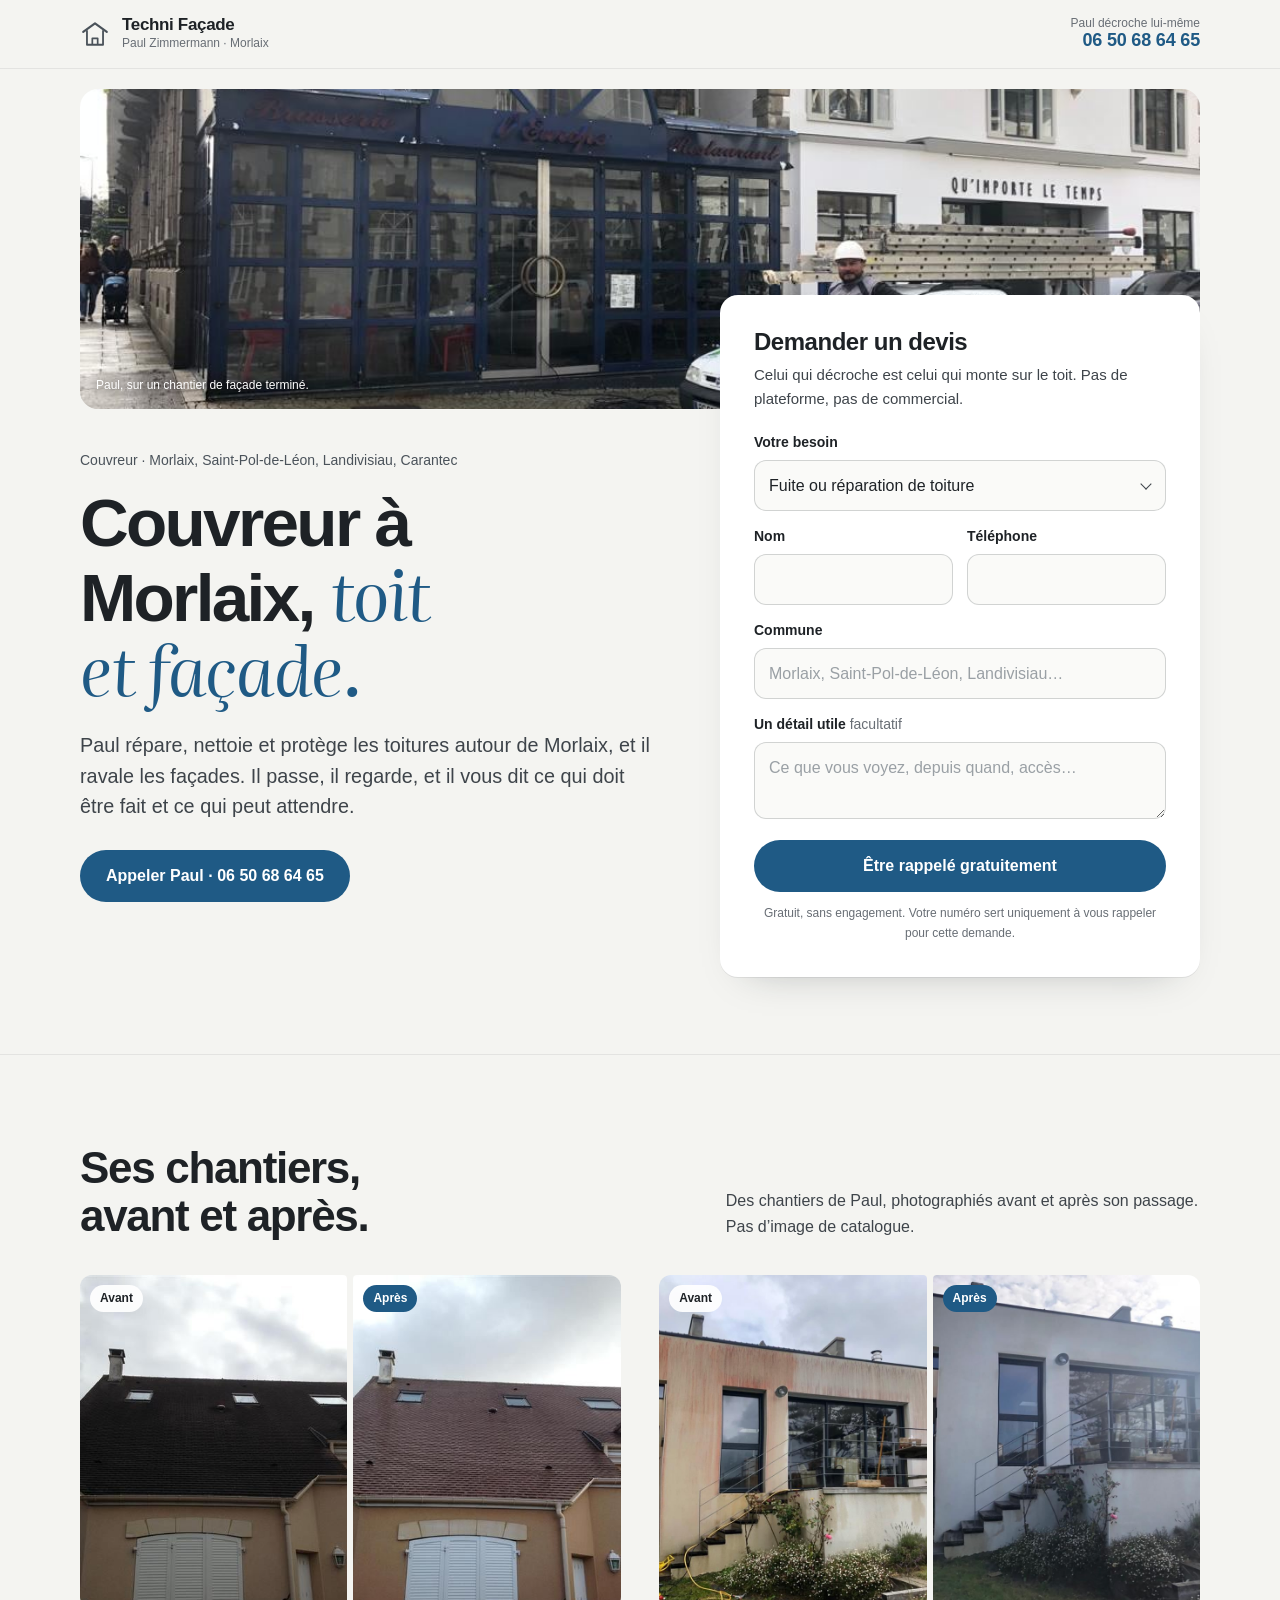
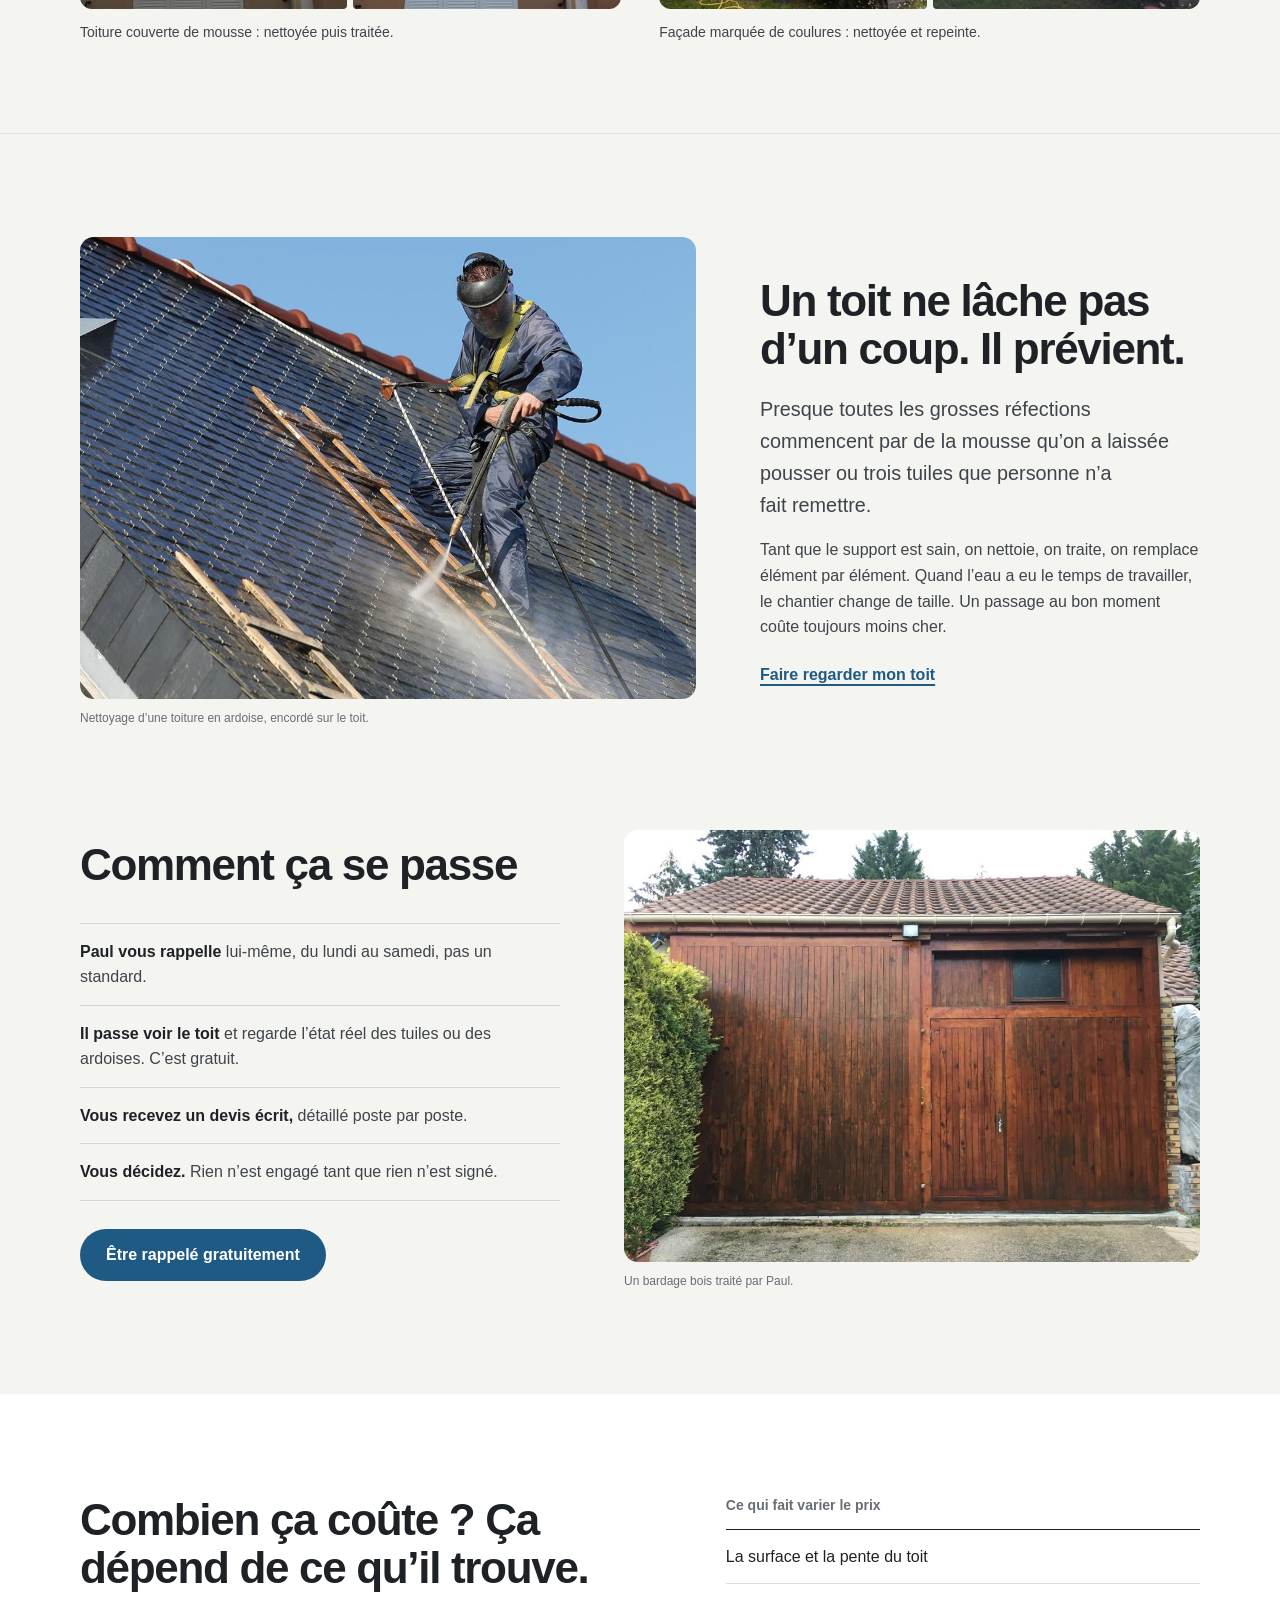
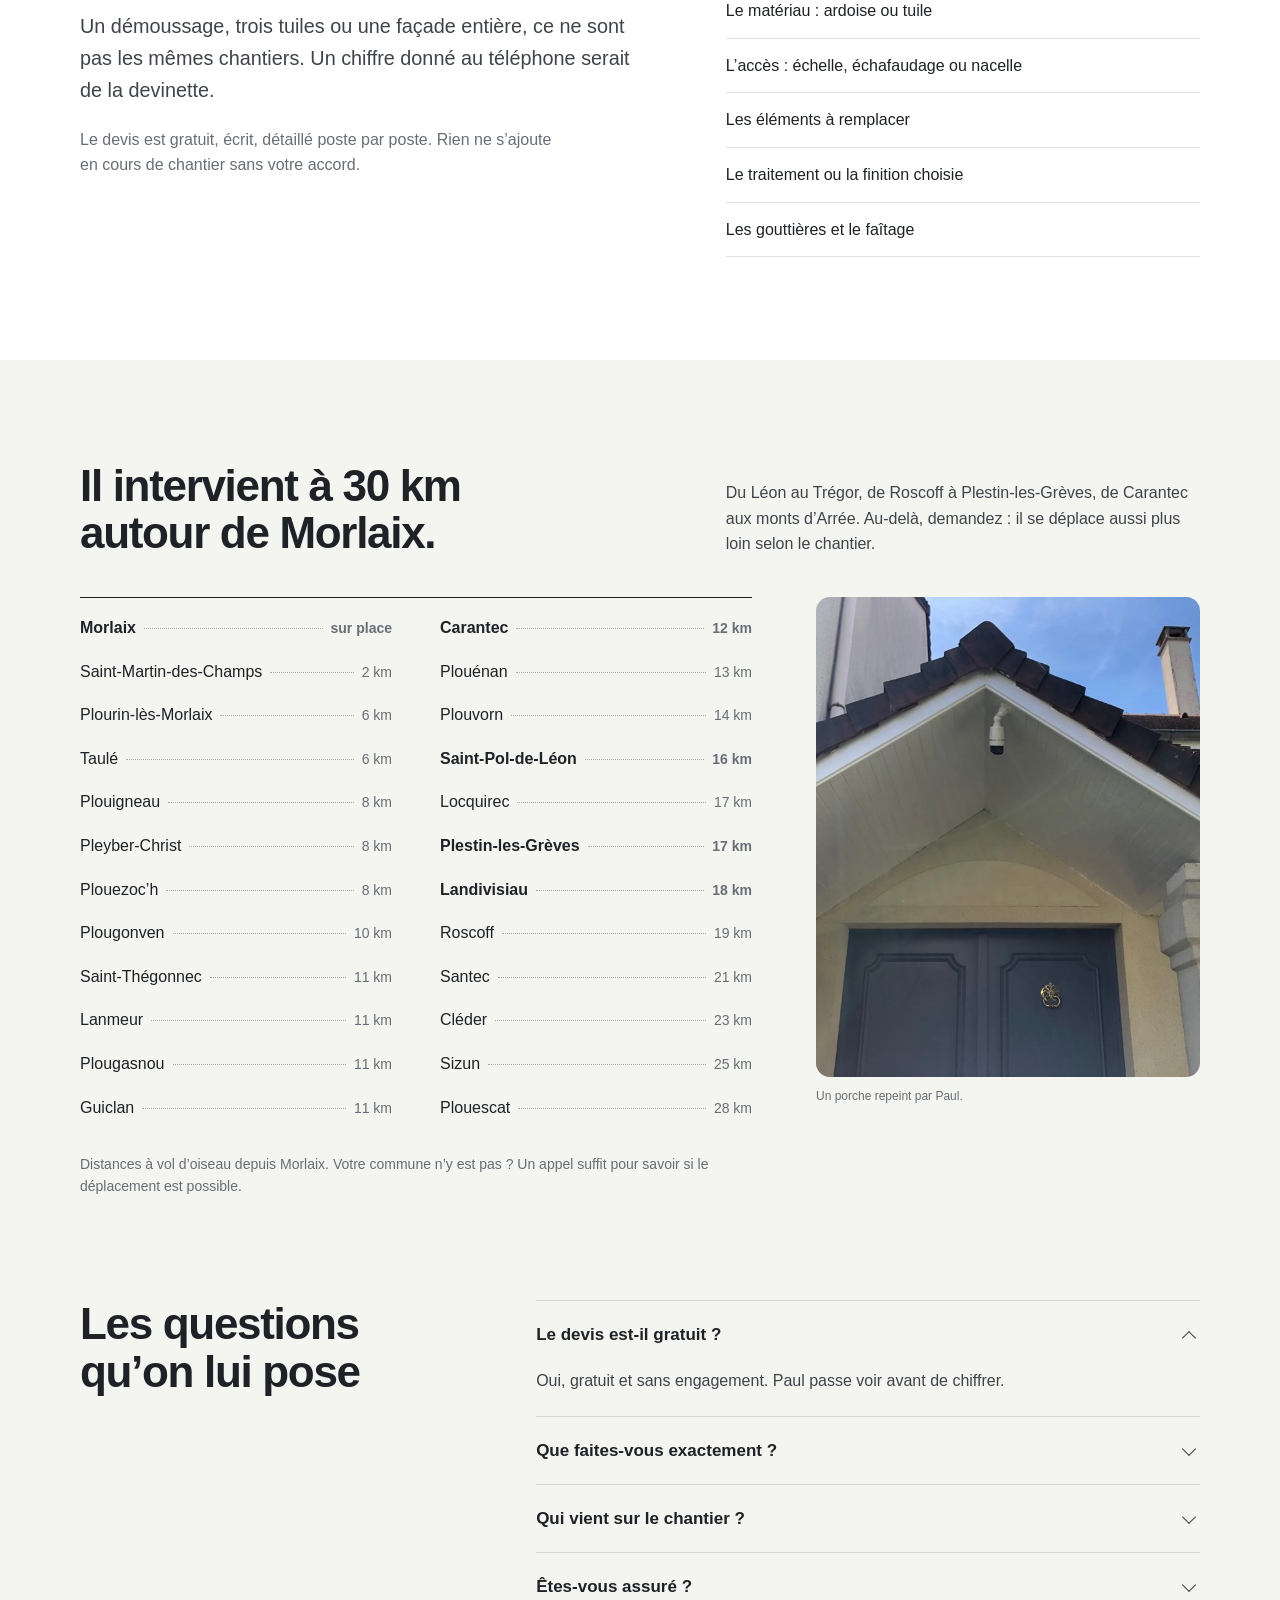
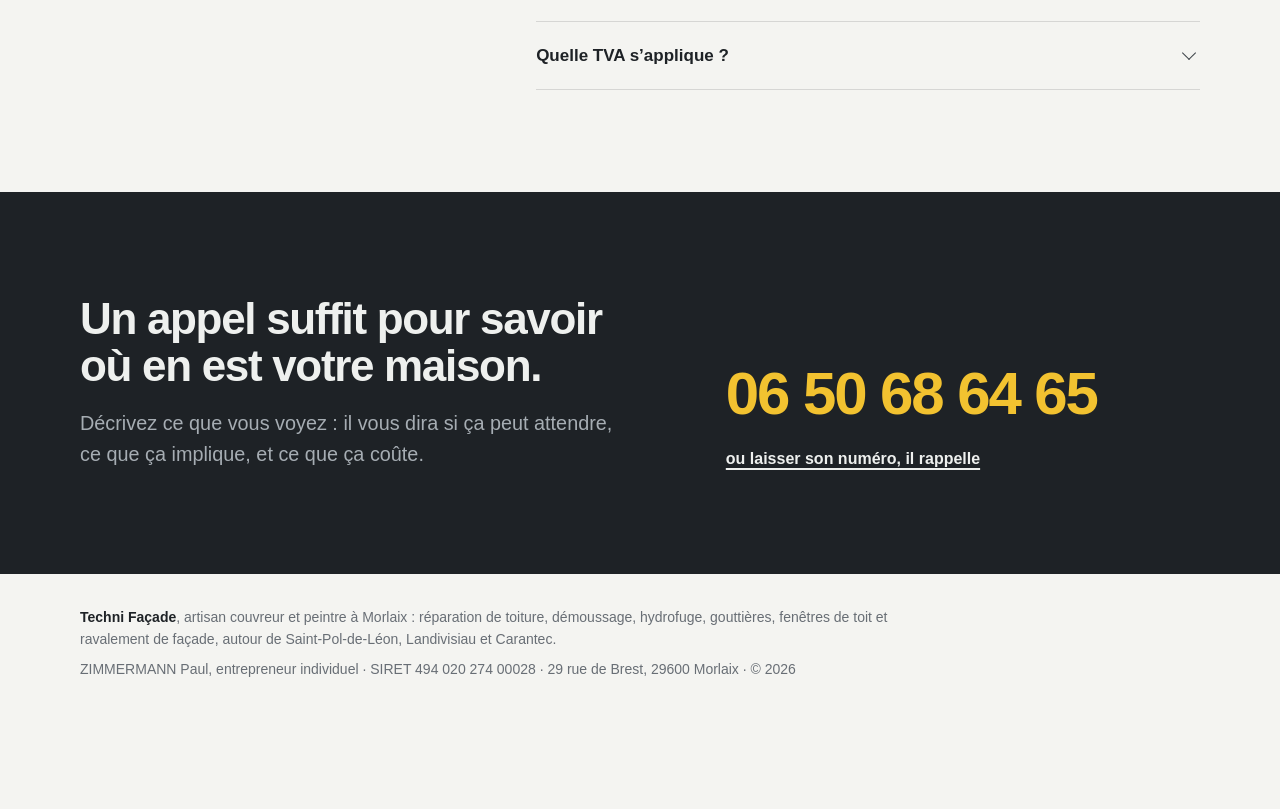
==== couvreur-morlaix/index.html @ c4cc9f8f "Landings Google Ads Techni Façade (Morlaix) : 4 pages Co-Authored-By: Claude Opus 5.5 <noreply@anthr" ====
<!DOCTYPE html>
<html lang="fr">
<head>
<meta charset="UTF-8" />
<meta name="viewport" content="width=device-width, initial-scale=1, viewport-fit=cover" />
<title>Couvreur à Morlaix&nbsp;: toiture et façade | Techni Façade</title>
<meta name="description" content="Couvreur à Morlaix et alentours&nbsp;: réparation de toiture, démoussage, hydrofuge, faîtage, gouttières, ravalement de façade. Devis gratuit, du lundi au samedi." />
<meta name="robots" content="noindex, nofollow" />
<link rel="canonical" href="https://netfox-agency.github.io/zimmermann/couvreur-morlaix/" />
<meta property="og:type" content="website" />
<meta property="og:locale" content="fr_FR" />
<meta property="og:title" content="Couvreur à Morlaix&nbsp;: un artisan pour la toiture et la façade" />
<meta property="og:description" content="Réparation, démoussage, hydrofuge, ravalement. Devis gratuit, Paul décroche lui-même." />
<meta property="og:url" content="https://netfox-agency.github.io/zimmermann/couvreur-morlaix/" />
<meta property="og:image" content="https://netfox-agency.github.io/zimmermann/assets/img/paul-zimmermann-chantier-morlaix.jpg" />
<meta name="theme-color" content="#f4f4f1" />
<meta name="geo.region" content="FR-29" />
<meta name="geo.placename" content="Morlaix" />
<link rel="icon" href="../assets/favicon.svg" type="image/svg+xml" />
<link rel="preload" href="../assets/fonts/Onest-normal-latin.woff2" as="font" type="font/woff2" crossorigin />
<link rel="stylesheet" href="../assets/styles.css?v=4" />

<script>
window.ADS_GTAG = 'AW-XXXXXXXXXX';
if (window.ADS_GTAG.indexOf('XXXX') === -1) {
  var s = document.createElement('script'); s.async = true;
  s.src = 'https://www.googletagmanager.com/gtag/js?id=' + window.ADS_GTAG;
  document.head.appendChild(s);
  window.dataLayer = window.dataLayer || [];
  function gtag(){dataLayer.push(arguments);}
  gtag('js', new Date());
  gtag('config', window.ADS_GTAG);
}
window.ADS_CONVERSION = 'AW-XXXXXXXXXX/XXXX';
window.ADS_CONVERSION_APPEL = 'AW-XXXXXXXXXX/XXXX';
</script>

<script type="application/ld+json">
{
  "@context": "https://schema.org",
  "@type": "RoofingContractor",
  "@id": "https://netfox-agency.github.io/zimmermann/couvreur-morlaix/#business",
  "name": "Techni Façade",
  "alternateName": "Paul Zimmermann, artisan peintre et couvreur à Morlaix",
  "url": "https://netfox-agency.github.io/zimmermann/couvreur-morlaix/",
  "telephone": "+33650686465",
  "image": "https://netfox-agency.github.io/zimmermann/assets/img/paul-zimmermann-chantier-morlaix.jpg",
  "priceRange": "€€",
  "slogan": "Un seul artisan, du devis au chantier.",
  "description": "Artisan couvreur et peintre à Morlaix : réparation de toiture, démoussage, hydrofuge, peinture de toiture, gouttières, fenêtres de toit et ravalement de façade, autour de Saint-Pol-de-Léon, Landivisiau et Carantec.",
  "address": {"@type":"PostalAddress","streetAddress":"29 rue de Brest","addressLocality":"Morlaix","postalCode":"29600","addressRegion":"Bretagne","addressCountry":"FR"},
  "geo": {"@type":"GeoCoordinates","latitude":48.576141,"longitude":-3.829043},
  "areaServed": [{"@type":"City","name":"Morlaix"},{"@type":"City","name":"Saint-Martin-des-Champs"},{"@type":"City","name":"Plourin-lès-Morlaix"},{"@type":"City","name":"Taulé"},{"@type":"City","name":"Plouigneau"},{"@type":"City","name":"Pleyber-Christ"},{"@type":"City","name":"Plouezoc'h"},{"@type":"City","name":"Plougonven"},{"@type":"City","name":"Saint-Thégonnec"},{"@type":"City","name":"Lanmeur"},{"@type":"City","name":"Plougasnou"},{"@type":"City","name":"Guiclan"},{"@type":"City","name":"Carantec"},{"@type":"City","name":"Plouénan"},{"@type":"City","name":"Plouvorn"},{"@type":"City","name":"Saint-Pol-de-Léon"}],
  "hasOfferCatalog": {"@type":"OfferCatalog","name":"Toiture et façade","itemListElement":[{"@type":"Offer","itemOffered":{"@type":"Service","name":"Réparation de toiture"}},{"@type":"Offer","itemOffered":{"@type":"Service","name":"Démoussage et nettoyage de toiture"}},{"@type":"Offer","itemOffered":{"@type":"Service","name":"Hydrofuge et peinture de toiture"}},{"@type":"Offer","itemOffered":{"@type":"Service","name":"Faîtage et gouttières"}},{"@type":"Offer","itemOffered":{"@type":"Service","name":"Fenêtres de toit"}},{"@type":"Offer","itemOffered":{"@type":"Service","name":"Ravalement de façade"}}]}
}
</script>
<script type="application/ld+json">
{"@context":"https://schema.org","@type":"FAQPage","mainEntity":[{"@type":"Question","name":"Le devis est-il gratuit ?","acceptedAnswer":{"@type":"Answer","text":"Oui, gratuit et sans engagement. Paul passe voir avant de chiffrer."}},{"@type":"Question","name":"Que faites-vous exactement ?","acceptedAnswer":{"@type":"Answer","text":"Réparation de toiture par élément (tuiles, ardoises, faîtage, fenêtres de toit), démoussage, hydrofuge et peinture de toiture, gouttières, et ravalement de façade."}},{"@type":"Question","name":"Qui vient sur le chantier ?","acceptedAnswer":{"@type":"Answer","text":"Paul lui-même. Celui qui chiffre est celui qui fait."}},{"@type":"Question","name":"Êtes-vous assuré ?","acceptedAnswer":{"@type":"Answer","text":"Oui. Ses interventions sont couvertes par son assurance professionnelle AXA. L'attestation est disponible sur simple demande."}},{"@type":"Question","name":"Quelle TVA s'applique ?","acceptedAnswer":{"@type":"Answer","text":"Sur un logement achevé depuis plus de deux ans, les travaux d'entretien et de rénovation relèvent en général de la TVA à 10 %. Le taux applicable à votre cas figure sur le devis."}}]}
</script>
</head>
<body data-lp="couvreur_morlaix">

<header class="top">
  <div class="wrap top-in">
    <a href="#haut" class="brand" aria-label="Techni Façade">
      <svg class="brand-mark" viewBox="0 0 28 28" fill="none" aria-hidden="true"><path d="M3 12 14 4l11 8" stroke="currentColor" stroke-width="2" stroke-linecap="round" stroke-linejoin="round"/><path d="M6.5 10.5V24h15V10.5" stroke="currentColor" stroke-width="1.7" stroke-linejoin="round"/><path d="M11.5 24v-6h5v6" stroke="currentColor" stroke-width="1.6" stroke-linejoin="round"/></svg>
      <span><b>Techni Façade</b><small>Paul Zimmermann · Morlaix</small></span>
    </a>
    <a href="tel:+33650686465" class="top-tel js-tel">
      <small>Paul décroche lui-même</small>
      <b>06 50 68 64 65</b>
    </a>
  </div>
</header>

<main id="haut">

<section class="ouv" id="devis">
  <div class="wrap">
  <figure class="ouv-banner">
      <img src="../assets/img/paul-zimmermann-chantier-morlaix.jpg" alt="Paul Zimmermann devant son pick-up, sur un chantier de façade terminé en centre-ville" width="1600" height="1000" fetchpriority="high" />
      <figcaption>Paul, sur un chantier de façade terminé.</figcaption>
    </figure>
  </div>
  <div class="wrap ouv-grid">
    <div class="ouv-txt">
      <p class="lieu">Couvreur · Morlaix, Saint-Pol-de-Léon, Landivisiau, Carantec</p>
      <h1>Couvreur à Morlaix, <em>toit et façade.</em></h1>
      <p class="ouv-sub">Paul répare, nettoie et protège les toitures autour de Morlaix, et il ravale les façades. Il passe, il regarde, et il vous dit ce qui doit être fait et ce qui peut attendre.</p>
      <a href="tel:+33650686465" class="btn btn-accent ouv-tel js-tel">Appeler Paul · 06 50 68 64 65</a>
    </div>
    <form class="form js-devis" id="devis-form" novalidate>
      <h2>Demander un devis</h2>
      <p class="form-intro">Celui qui décroche est celui qui monte sur le toit. Pas de plateforme, pas de commercial.</p>
      <input type="hidden" name="access_key" value="REMPLACER_PAR_VOTRE_CLE_WEB3FORMS" />
      <input type="checkbox" name="botcheck" tabindex="-1" autocomplete="off" class="hp" aria-hidden="true" />
      <input type="hidden" name="gclid" /><input type="hidden" name="source" /><input type="hidden" name="campagne" /><input type="hidden" name="mot_cle" /><input type="hidden" name="page" />
      <div class="field"><label for="besoin">Votre besoin</label>
        <div class="select"><select id="besoin" name="besoin">
          <option>Fuite ou réparation de toiture</option>
          <option>Démoussage ou nettoyage de toiture</option>
          <option>Hydrofuge ou peinture de toiture</option>
          <option>Gouttière ou faîtage</option>
          <option>Ravalement de façade</option>
          <option>Je ne sais pas, je veux un avis</option>
        </select></div>
      </div>
      <div class="row2">
        <div class="field"><label for="nom">Nom</label><input id="nom" name="nom" type="text" required autocomplete="name" /></div>
        <div class="field"><label for="tel">Téléphone</label><input id="tel" name="tel" type="tel" required autocomplete="tel" inputmode="tel" /></div>
      </div>
      <div class="field"><label for="ville">Commune</label><input id="ville" name="ville" type="text" required autocomplete="address-level2" placeholder="Morlaix, Saint-Pol-de-Léon, Landivisiau…" /></div>
      <div class="field"><label for="message">Un détail utile <span class="opt">facultatif</span></label>
        <textarea id="message" name="message" rows="2" placeholder="Ce que vous voyez, depuis quand, accès…"></textarea></div>
      <button type="submit" class="btn btn-accent btn-block">Être rappelé gratuitement</button>
      <p class="form-note">Gratuit, sans engagement. Votre numéro sert uniquement à vous rappeler pour cette demande.</p>
      <div class="form-success" role="status"><b>Demande bien reçue.</b> Paul vous rappelle lui-même, du lundi au samedi.</div>
      <div class="form-error" role="alert">L’envoi n’a pas abouti. Appelez directement le <a href="tel:+33650686465" class="js-tel">06 50 68 64 65</a>.</div>
    </form>
  </div>
</section>

<section class="avap" id="chantiers">
  <div class="wrap">
    <div class="avap-head">
      <h2>Ses chantiers, avant et après.</h2>
      <p>Des chantiers de Paul, photographiés avant et après son passage. Pas d’image de catalogue.</p>
    </div>
    <div class="avap-list">
      <figure class="paire"><div class="paire-img"><div><img src="../assets/img/toiture-mousse-avant.jpg" alt="Avant&nbsp;: Toiture couverte de mousse&nbsp;: nettoyée puis traitée." loading="lazy" width="800" height="1000" /><span>Avant</span></div><div><img src="../assets/img/toiture-mousse-apres.jpg" alt="Après&nbsp;: Toiture couverte de mousse&nbsp;: nettoyée puis traitée." loading="lazy" width="800" height="1000" /><span>Après</span></div></div><figcaption>Toiture couverte de mousse&nbsp;: nettoyée puis traitée.</figcaption></figure>
      <figure class="paire"><div class="paire-img"><div><img src="../assets/img/ravalement-maison-avant.jpg" alt="Avant&nbsp;: Façade marquée de coulures&nbsp;: nettoyée et repeinte." loading="lazy" width="800" height="1000" /><span>Avant</span></div><div><img src="../assets/img/ravalement-maison-apres.jpg" alt="Après&nbsp;: Façade marquée de coulures&nbsp;: nettoyée et repeinte." loading="lazy" width="800" height="1000" /><span>Après</span></div></div><figcaption>Façade marquée de coulures&nbsp;: nettoyée et repeinte.</figcaption></figure>
    </div>
  </div>
</section>

<section class="pourquoi">
  <div class="wrap pourquoi-grid">
    <figure>
      <img src="../assets/img/demoussage-ardoise-haute-pression.jpg" alt="Nettoyage d’une toiture en ardoise, couvreur encordé sur le toit" loading="lazy" width="1400" height="1050" />
      <figcaption>Nettoyage d’une toiture en ardoise, encordé sur le toit.</figcaption>
    </figure>
    <div class="pourquoi-txt">
      <h2>Un toit ne lâche pas d’un coup. Il prévient.</h2>
      <p>Presque toutes les grosses réfections commencent par de la mousse qu’on a laissée pousser ou trois tuiles que personne n’a fait remettre.</p>
      <p>Tant que le support est sain, on nettoie, on traite, on remplace élément par élément. Quand l’eau a eu le temps de travailler, le chantier change de taille. Un passage au bon moment coûte toujours moins cher.</p>
      <a href="#devis" class="lien">Faire regarder mon toit</a>
    </div>
  </div>
</section>

<section class="methode">
  <div class="wrap methode-grid">
    <div>
      <h2>Comment ça se passe</h2>
      <ol class="suite">
        <li><b>Paul vous rappelle</b> lui-même, du lundi au samedi, pas un standard.</li>
        <li><b>Il passe voir le toit</b> et regarde l’état réel des tuiles ou des ardoises. C’est gratuit.</li>
        <li><b>Vous recevez un devis écrit,</b> détaillé poste par poste.</li>
        <li><b>Vous décidez.</b> Rien n’est engagé tant que rien n’est signé.</li>
      </ol>
      <a href="#devis" class="btn btn-accent methode-cta">Être rappelé gratuitement</a>
    </div>
    <figure>
      <img src="../assets/img/bardage-bois-apres.jpg" alt="Garage en bardage bois traité, portes en bois" loading="lazy" width="1400" height="1050" />
      <figcaption>Un bardage bois traité par Paul.</figcaption>
    </figure>
  </div>
</section>

<section class="prix" id="prix">
  <div class="wrap prix-grid">
    <div>
      <h2>Combien ça coûte&nbsp;? Ça dépend de ce qu’il trouve.</h2>
      <p>Un démoussage, trois tuiles ou une façade entière, ce ne sont pas les mêmes chantiers. Un chiffre donné au téléphone serait de la devinette.</p>
      <p class="prix-engage">Le devis est gratuit, écrit, détaillé poste par poste. Rien ne s’ajoute en cours de chantier sans votre accord.</p>
    </div>
    <div>
      <h3>Ce qui fait varier le prix</h3>
      <ul class="facteurs">
        <li>La surface et la pente du toit</li>
        <li>Le matériau&nbsp;: ardoise ou tuile</li>
        <li>L’accès&nbsp;: échelle, échafaudage ou nacelle</li>
        <li>Les éléments à remplacer</li>
        <li>Le traitement ou la finition choisie</li>
        <li>Les gouttières et le faîtage</li>
      </ul>
    </div>
  </div>
</section>

<section class="zone" id="zone">
  <div class="wrap">
    <div class="zone-head">
      <h2>Il intervient à 30 km autour de Morlaix.</h2>
      <p>Du Léon au Trégor, de Roscoff à Plestin-les-Grèves, de Carantec aux monts d’Arrée. Au-delà, demandez&nbsp;: il se déplace aussi plus loin selon le chantier.</p>
    </div>
    <div class="zone-body">
      <div>
        <ul class="km">
          <li class="main">Morlaix<span>sur place</span></li>
      <li>Saint-Martin-des-Champs<span>2 km</span></li>
      <li>Plourin-lès-Morlaix<span>6 km</span></li>
      <li>Taulé<span>6 km</span></li>
      <li>Plouigneau<span>8 km</span></li>
      <li>Pleyber-Christ<span>8 km</span></li>
      <li>Plouezoc’h<span>8 km</span></li>
      <li>Plougonven<span>10 km</span></li>
      <li>Saint-Thégonnec<span>11 km</span></li>
      <li>Lanmeur<span>11 km</span></li>
      <li>Plougasnou<span>11 km</span></li>
      <li>Guiclan<span>11 km</span></li>
      <li class="main">Carantec<span>12 km</span></li>
      <li>Plouénan<span>13 km</span></li>
      <li>Plouvorn<span>14 km</span></li>
      <li class="main">Saint-Pol-de-Léon<span>16 km</span></li>
      <li>Locquirec<span>17 km</span></li>
      <li class="main">Plestin-les-Grèves<span>17 km</span></li>
      <li class="main">Landivisiau<span>18 km</span></li>
      <li>Roscoff<span>19 km</span></li>
      <li>Santec<span>21 km</span></li>
      <li>Cléder<span>23 km</span></li>
      <li>Sizun<span>25 km</span></li>
      <li>Plouescat<span>28 km</span></li>
        </ul>
        <p class="petit">Distances à vol d’oiseau depuis Morlaix. Votre commune n’y est pas&nbsp;? Un appel suffit pour savoir si le déplacement est possible.</p>
      </div>
      <figure class="zone-photo">
        <img src="../assets/img/porche-apres.jpg" alt="Porche de maison repeint, encadrement blanc et porte bleu marine" loading="lazy" width="1400" height="1050" />
        <figcaption>Un porche repeint par Paul.</figcaption>
      </figure>
    </div>
  </div>
</section>

<section class="faq" id="faq">
  <div class="wrap faq-grid">
    <h2>Les questions qu’on lui pose</h2>
    <div class="faq-list">
      <details open><summary>Le devis est-il gratuit&nbsp;?</summary><div class="ans">Oui, gratuit et sans engagement. Paul passe voir avant de chiffrer.</div></details>
      <details><summary>Que faites-vous exactement&nbsp;?</summary><div class="ans">Réparation de toiture par élément (tuiles, ardoises, faîtage, fenêtres de toit), démoussage, hydrofuge et peinture de toiture, gouttières, et ravalement de façade.</div></details>
      <details><summary>Qui vient sur le chantier&nbsp;?</summary><div class="ans">Paul lui-même. Celui qui chiffre est celui qui fait.</div></details>
      <details><summary>Êtes-vous assuré&nbsp;?</summary><div class="ans">Oui. Ses interventions sont couvertes par son assurance professionnelle AXA. L’attestation est disponible sur simple demande.</div></details>
      <details><summary>Quelle TVA s’applique&nbsp;?</summary><div class="ans">Sur un logement achevé depuis plus de deux ans, les travaux d’entretien et de rénovation relèvent en général de la TVA à 10 %. Le taux applicable à votre cas figure sur le devis.</div></details>
    </div>
  </div>
</section>

<section class="fin" id="contact">
  <div class="wrap fin-grid">
    <div>
      <h2>Un appel suffit pour savoir où en est votre maison.</h2>
      <p>Décrivez ce que vous voyez&nbsp;: il vous dira si ça peut attendre, ce que ça implique, et ce que ça coûte.</p>
    </div>
    <div class="fin-tel">
      <a class="big-tel js-tel" href="tel:+33650686465">06 50 68 64 65</a>
      <a href="#devis" class="lien lien-clair">ou laisser son numéro, il rappelle</a>
    </div>
  </div>
</section>

</main>

<footer class="pied">
  <div class="wrap pied-in">
    <p><b>Techni Façade</b>, artisan couvreur et peintre à Morlaix&nbsp;: réparation de toiture, démoussage, hydrofuge, gouttières, fenêtres de toit et ravalement de façade, autour de Saint-Pol-de-Léon, Landivisiau et Carantec.</p>
    <p>ZIMMERMANN Paul, entrepreneur individuel · SIRET 494 020 274 00028 · 29 rue de Brest, 29600 Morlaix · © <span id="year">2026</span></p>
  </div>
</footer>

<div class="callbar">
  <a href="tel:+33650686465" class="cb-call js-tel">Appeler</a>
  <a href="#devis" class="cb-quote">Devis gratuit</a>
</div>

<script src="../assets/script.js?v=3" defer></script>
</body>
</html>
---- assets/styles.css ----
/* ============================================================
   Landings Techni Façade, Paul Zimmermann (Morlaix, 29).
   (bleu) sur l'action, jaune de son logo réservé au fond sombre. Onest en titres,
   Inter en texte, Literata italique dans le H1 seulement.
   ============================================================ */
/* latin-ext */
@font-face {
  font-family: 'Literata';
  font-style: italic;
  font-weight: 400 500;
  font-display: swap;
  src: url(fonts/Literata-italic-latin-ext.woff2) format('woff2');
  unicode-range: U+0100-02BA, U+02BD-02C5, U+02C7-02CC, U+02CE-02D7, U+02DD-02FF, U+0304, U+0308, U+0329, U+1D00-1DBF, U+1E00-1E9F, U+1EF2-1EFF, U+2020, U+20A0-20AB, U+20AD-20C4, U+2113, U+2C60-2C7F, U+A720-A7FF;
}
/* latin */
@font-face {
  font-family: 'Literata';
  font-style: italic;
  font-weight: 400 500;
  font-display: swap;
  src: url(fonts/Literata-italic-latin.woff2) format('woff2');
  unicode-range: U+0000-00FF, U+0131, U+0152-0153, U+02BB-02BC, U+02C6, U+02DA, U+02DC, U+0304, U+0308, U+0329, U+2000-206F, U+20AC, U+2122, U+2191, U+2193, U+2212, U+2215, U+FEFF, U+FFFD;
}
/* latin-ext */
@font-face {
  font-family: 'Onest';
  font-style: normal;
  font-weight: 500 800;
  font-display: swap;
  src: url(fonts/Onest-normal-latin-ext.woff2) format('woff2');
  unicode-range: U+0100-02BA, U+02BD-02C5, U+02C7-02CC, U+02CE-02D7, U+02DD-02FF, U+0304, U+0308, U+0329, U+1D00-1DBF, U+1E00-1E9F, U+1EF2-1EFF, U+2020, U+20A0-20AB, U+20AD-20C4, U+2113, U+2C60-2C7F, U+A720-A7FF;
}
/* latin */
@font-face {
  font-family: 'Onest';
  font-style: normal;
  font-weight: 500 800;
  font-display: swap;
  src: url(fonts/Onest-normal-latin.woff2) format('woff2');
  unicode-range: U+0000-00FF, U+0131, U+0152-0153, U+02BB-02BC, U+02C6, U+02DA, U+02DC, U+0304, U+0308, U+0329, U+2000-206F, U+20AC, U+2122, U+2191, U+2193, U+2212, U+2215, U+FEFF, U+FFFD;
}
/* latin-ext */
@font-face {
  font-family: 'Inter';
  font-style: normal;
  font-weight: 400 600;
  font-display: swap;
  src: url(fonts/Inter-normal-latin-ext.woff2) format('woff2');
  unicode-range: U+0100-02BA, U+02BD-02C5, U+02C7-02CC, U+02CE-02D7, U+02DD-02FF, U+0304, U+0308, U+0329, U+1D00-1DBF, U+1E00-1E9F, U+1EF2-1EFF, U+2020, U+20A0-20AB, U+20AD-20C0, U+2113, U+2C60-2C7F, U+A720-A7FF;
}
/* latin */
@font-face {
  font-family: 'Inter';
  font-style: normal;
  font-weight: 400 600;
  font-display: swap;
  src: url(fonts/Inter-normal-latin.woff2) format('woff2');
  unicode-range: U+0000-00FF, U+0131, U+0152-0153, U+02BB-02BC, U+02C6, U+02DA, U+02DC, U+0304, U+0308, U+0329, U+2000-206F, U+20AC, U+2122, U+2191, U+2193, U+2212, U+2215, U+FEFF, U+FFFD;
}

:root {
  --paper: #f4f4f1;
  --white: #ffffff;
  --ink: #1e2226;
  --ink-2: #3e444a;
  --mute: #686e75;
  --line: rgba(30, 34, 38, .14);
  --line-2: rgba(30, 34, 38, .08);
  --ardoise: #4a525a;
  --accent: #1f5a85;
  --accent-press: #174769;
  --accent-clair: #f2c230;
  --accent-tint: rgba(31, 90, 133, .09);
  --nuit: #1e2226;
  --nuit-ink: #eef0ee;
  --nuit-mute: #a6adb3;

  --f-sans: "Inter", -apple-system, BlinkMacSystemFont, "Segoe UI", sans-serif;
  --f-head: "Onest", "Inter", -apple-system, sans-serif;
  --f-serif: "Literata", Georgia, serif;

  --t-h1: clamp(2.5rem, 1.5rem + 3.4vw, 4.25rem);
  --t-h2: clamp(1.875rem, 1.4rem + 1.7vw, 2.75rem);
  --t-h3: 1.125rem;
  --t-lead: clamp(1.0625rem, 1rem + .3vw, 1.25rem);
  --t-body: 1rem;
  --t-small: .875rem;
  --t-micro: .75rem;

  --gut: clamp(20px, 4vw, 40px);
  --ease: cubic-bezier(.32, .72, 0, 1);
}

*, *::before, *::after { box-sizing: border-box; }
html { -webkit-text-size-adjust: 100%; scroll-behavior: smooth; scroll-padding-top: 84px; }
body {
  margin: 0; background: var(--paper); color: var(--ink);
  font: 400 var(--t-body)/1.6 var(--f-sans);
  -webkit-font-smoothing: antialiased; text-rendering: optimizeLegibility; overflow-x: hidden;
}
img { max-width: 100%; height: auto; display: block; }
figure { margin: 0; }
a { color: inherit; }
button, select, input, textarea { font: inherit; color: inherit; }
button { cursor: pointer; }
[hidden] { display: none !important; }
:focus-visible { outline: 3px solid var(--accent); outline-offset: 3px; border-radius: 6px; }
.wrap { width: min(1200px, 100%); margin: 0 auto; padding: 0 var(--gut); }

h1, h2, h3 { font-family: var(--f-head); margin: 0; font-weight: 700; color: inherit; text-wrap: balance; }
h2 { font-size: var(--t-h2); line-height: 1.08; letter-spacing: -.03em; }
h3 { font-size: var(--t-h3); line-height: 1.3; letter-spacing: -.012em; }
p { text-wrap: pretty; }

/* ---------- Boutons ---------- */
.btn {
  display: inline-flex; align-items: center; justify-content: center; gap: 10px;
  min-height: 52px; padding: 0 26px; border-radius: 999px; border: 0;
  font: 600 1rem/1 var(--f-sans); text-decoration: none; white-space: nowrap;
  transition: background-color .2s var(--ease), transform .2s var(--ease), box-shadow .2s var(--ease);
}
.btn:active { transform: scale(.98); }
.btn-accent { background: var(--accent); color: #fff; }
.btn-accent:hover { background: var(--accent-press); }
.btn-line { box-shadow: inset 0 0 0 1.5px var(--ink); color: var(--ink); }
.btn-line:hover { background: var(--ink); color: #fff; }
.btn-block { width: 100%; }
.lien { display: inline-block; margin-top: 22px; font-weight: 600; color: var(--accent); text-decoration: underline; text-underline-offset: 4px; text-decoration-thickness: 1.5px; }
.lien:hover { color: var(--accent-press); }
.petit { font-size: var(--t-small); color: var(--mute); margin: 24px 0 0; }

/* ---------- En-tête ---------- */
.top { position: sticky; top: 0; z-index: 30; background: rgba(244, 244, 241, .86); -webkit-backdrop-filter: saturate(180%) blur(16px); backdrop-filter: saturate(180%) blur(16px); border-bottom: 1px solid var(--line-2); }
.top-in { display: flex; align-items: center; justify-content: space-between; gap: 16px; min-height: 68px; }
.brand { display: flex; align-items: center; gap: 12px; text-decoration: none; }
.brand-mark { width: 30px; height: 30px; color: var(--ardoise); flex: none; }
.brand b { display: block; font: 700 1.0625rem/1.15 var(--f-head); letter-spacing: -.02em; }
.brand small { display: block; font-size: var(--t-micro); color: var(--mute); }
.top-tel { text-decoration: none; text-align: right; line-height: 1.2; }
.top-tel small { display: block; font-size: var(--t-micro); color: var(--mute); }
.top-tel b { font: 700 1.125rem/1.2 var(--f-head); letter-spacing: -.01em; font-variant-numeric: tabular-nums; color: var(--accent); }

/* ---------- Ouverture ---------- */
.ouv { padding: 20px 0 clamp(48px, 6vw, 80px); }
.ouv-grid { display: grid; grid-template-columns: minmax(0, 6fr) minmax(0, 5fr); gap: clamp(32px, 5vw, 72px); align-items: start; }
.lieu { margin: 0 0 18px; font-size: var(--t-small); color: var(--ardoise); font-weight: 500; }
.ouv h1 { font-size: var(--t-h1); line-height: 1.02; letter-spacing: -.04em; }
.ouv h1 em { font-family: var(--f-serif); font-style: italic; font-weight: 400; letter-spacing: -.02em; color: var(--accent); }
.ouv-sub { font-size: var(--t-lead); line-height: 1.55; color: var(--ink-2); margin: 22px 0 0; max-width: 30em; }
.ouv-cta { display: flex; flex-wrap: wrap; gap: 12px; margin-top: 30px; }
.ouv-tel { margin-top: 28px; font-variant-numeric: tabular-nums; }
.ouv-banner { position: relative; }
.ouv-banner img { width: 100%; height: clamp(240px, 25vw, 360px); object-fit: cover; border-radius: 18px; }
.ouv-banner figcaption { position: absolute; left: 16px; bottom: 14px; font-size: var(--t-micro); color: #fff; text-shadow: 0 1px 8px rgba(0, 0, 0, .6); }
.ouv-banner + .ouv-grid, .wrap + .ouv-grid { margin-top: 40px; }
.form { position: relative; z-index: 2; margin-top: calc(-1 * clamp(110px, 12vw, 190px)); }
.methode figcaption, .zone-photo figcaption { font-size: var(--t-micro); color: var(--mute); margin-top: 10px; }

/* ---------- Photo pleine largeur, sans texte dessus ---------- */
.photo img { width: 100%; height: clamp(300px, 46vw, 620px); object-fit: cover; }
.photo figcaption { font-size: var(--t-micro); color: var(--mute); padding-top: 10px; }

/* ---------- Devis ---------- */
.devis { padding: clamp(64px, 8vw, 112px) 0; }
.devis-grid { display: grid; grid-template-columns: minmax(0, 1fr) minmax(0, 1fr); gap: clamp(32px, 6vw, 96px); align-items: start; }
.devis-txt h2 { max-width: 12em; }
.devis-txt > p { font-size: var(--t-lead); color: var(--ink-2); margin: 18px 0 0; max-width: 28em; }
.suite { list-style: none; margin: 34px 0 0; padding: 0; border-top: 1px solid var(--line); }
.suite li { padding: 15px 0; border-bottom: 1px solid var(--line); color: var(--ink-2); }
.suite b { color: var(--ink); font-weight: 600; }

.form { background: var(--white); border-radius: 18px; padding: clamp(22px, 3vw, 34px); box-shadow: 0 1px 0 var(--line-2), 0 18px 40px -28px rgba(27, 33, 39, .35); }
.form h2 { font-size: 1.5rem; letter-spacing: -.02em; }
.form-intro { color: var(--ink-2); margin: 8px 0 20px; font-size: .9375rem; }
.row2 { display: grid; grid-template-columns: 1fr 1fr; gap: 0 14px; }
.field { margin-bottom: 14px; }
.field label { display: block; font-size: var(--t-small); font-weight: 600; margin-bottom: 6px; }
.opt { font-weight: 400; color: var(--mute); }
.field input, .field textarea, .field select {
  width: 100%; min-height: 50px; padding: 12px 14px; border-radius: 12px;
  border: 1px solid rgba(27, 33, 39, .18); background: #fafaf8; font-size: 1rem;
  transition: border-color .2s, box-shadow .2s, background-color .2s;
}
.field textarea { resize: vertical; min-height: 64px; }
.field input::placeholder, .field textarea::placeholder { color: #9aa0a5; }
.field input:focus, .field textarea:focus, .field select:focus { outline: none; border-color: var(--accent); background: #fff; box-shadow: 0 0 0 4px var(--accent-tint); }
.select { position: relative; }
.select select { appearance: none; -webkit-appearance: none; padding-right: 40px; }
.select::after { content: ""; position: absolute; right: 16px; top: 50%; width: 8px; height: 8px; margin-top: -6px; border-right: 1.8px solid var(--ink-2); border-bottom: 1.8px solid var(--ink-2); transform: rotate(45deg); pointer-events: none; }
.select select.pris { border-color: var(--accent); background: var(--accent-tint); }
.consent { display: flex; gap: 10px; align-items: flex-start; font-size: var(--t-small); color: var(--ink-2); margin: 4px 0 18px; }
.consent input { width: 20px; height: 20px; margin: 1px 0 0; accent-color: var(--accent); flex: none; }
.form-note { font-size: var(--t-micro); color: var(--mute); text-align: center; margin: 12px 0 0; }
.form-success, .form-error { display: none; margin-top: 14px; padding: 14px 16px; border-radius: 12px; font-size: var(--t-small); }
.form-success { background: #e9f4ed; color: #1d4d31; }
.form-error { background: #f8ece0; color: #6b3f08; }
.hp { position: absolute; left: -9999px; }

/* ---------- Avant / après : vrais chantiers ---------- */
.avap { padding: clamp(56px, 7vw, 96px) 0; border-top: 1px solid var(--line-2); }
.avap-head { display: grid; grid-template-columns: minmax(0, 6fr) minmax(0, 5fr); gap: 16px clamp(32px, 6vw, 96px); align-items: end; }
.avap-head p { color: var(--ink-2); margin: 0; }
.avap-list { display: grid; grid-template-columns: repeat(2, minmax(0, 1fr)); gap: clamp(24px, 3vw, 40px); margin-top: 36px; }
.paire-img { display: grid; grid-template-columns: 1fr 1fr; gap: 6px; }
.paire-img div { position: relative; }
.paire-img img { width: 100%; aspect-ratio: 4 / 5; object-fit: cover; border-radius: 12px; }
.paire-img div:first-child img { border-radius: 12px 4px 4px 12px; }
.paire-img div:last-child img { border-radius: 4px 12px 12px 4px; }
.paire-img span { position: absolute; left: 10px; top: 10px; padding: 4px 10px; border-radius: 999px; font-size: var(--t-micro); font-weight: 600; background: rgba(255, 255, 255, .92); color: var(--ink); }
.paire-img div:last-child span { background: var(--accent); color: #fff; }
.paire figcaption { font-size: var(--t-small); color: var(--ink-2); margin-top: 12px; }

/* ---------- Pourquoi ne pas attendre ---------- */
.pourquoi { padding: clamp(64px, 8vw, 112px) 0; border-top: 1px solid var(--line-2); }
.pourquoi-grid { display: grid; grid-template-columns: minmax(0, 7fr) minmax(0, 5fr); gap: clamp(32px, 5vw, 72px); align-items: center; }
.pourquoi img { width: 100%; aspect-ratio: 4 / 3; object-fit: cover; border-radius: 14px; }
.pourquoi figcaption { font-size: var(--t-micro); color: var(--mute); margin-top: 10px; }
.pourquoi-txt p { color: var(--ink-2); margin: 16px 0 0; }
.pourquoi-txt h2 + p { margin-top: 22px; font-size: var(--t-lead); }

/* ---------- Méthode ---------- */
.methode { padding: 0 0 clamp(64px, 8vw, 112px); }
.methode-grid { display: grid; grid-template-columns: minmax(0, 5fr) minmax(0, 6fr); gap: clamp(32px, 5vw, 72px); align-items: center; }
.methode img { width: 100%; aspect-ratio: 4 / 3; object-fit: cover; border-radius: 14px; }
.methode-cta { margin-top: 28px; }

/* ---------- Prix ---------- */
.prix { background: var(--white); padding: clamp(64px, 8vw, 104px) 0; }
.prix-grid { display: grid; grid-template-columns: minmax(0, 6fr) minmax(0, 5fr); gap: clamp(32px, 6vw, 96px); }
.prix-grid > div > p { color: var(--ink-2); margin: 20px 0 0; font-size: var(--t-lead); max-width: 30em; }
.prix-grid .prix-engage { font-size: var(--t-body); color: var(--mute); }
.prix h3 { font-size: var(--t-small); font-weight: 600; color: var(--mute); font-family: var(--f-sans); letter-spacing: 0; }
.facteurs { list-style: none; margin: 14px 0 0; padding: 0; border-top: 1.5px solid var(--ink); }
.facteurs li { padding: 14px 0; border-bottom: 1px solid var(--line); font-weight: 500; }

/* ---------- Zone : une table des distances ---------- */
.zone { padding: clamp(64px, 8vw, 112px) 0; }
.zone-head { display: grid; grid-template-columns: minmax(0, 6fr) minmax(0, 5fr); gap: 16px clamp(32px, 6vw, 96px); align-items: end; }
.zone-head p { color: var(--ink-2); margin: 0; }
.zone-body { display: grid; grid-template-columns: minmax(0, 7fr) minmax(0, 4fr); gap: clamp(32px, 5vw, 64px); margin-top: 40px; align-items: start; }
.zone-photo img { width: 100%; aspect-ratio: 4 / 5; object-fit: cover; border-radius: 14px; }
.km { list-style: none; margin: 0; padding: 0; columns: 2 220px; column-gap: 48px; border-top: 1.5px solid var(--ink); padding-top: 8px; }
.km li { display: flex; align-items: baseline; gap: 8px; padding: 9px 0; break-inside: avoid; }
.km li::after { content: ""; order: 1; flex: 1; border-bottom: 1px dotted rgba(27, 33, 39, .35); transform: translateY(-4px); }
.km li span { order: 2; font-variant-numeric: tabular-nums; color: var(--mute); font-size: var(--t-small); }
.km li.main { font-weight: 600; }

/* ---------- FAQ ---------- */
.faq { padding: 0 0 clamp(64px, 8vw, 112px); }
.faq-grid { display: grid; grid-template-columns: minmax(0, 4fr) minmax(0, 7fr); gap: clamp(32px, 6vw, 96px); }
.faq-list details { border-bottom: 1px solid var(--line); }
.faq-list details:first-child { border-top: 1px solid var(--line); }
.faq-list summary { list-style: none; cursor: pointer; padding: 20px 40px 20px 0; position: relative; font-weight: 600; font-size: 1.0625rem; }
.faq-list summary::-webkit-details-marker { display: none; }
.faq-list summary::after { content: ""; position: absolute; right: 6px; top: 50%; width: 10px; height: 10px; margin-top: -7px; border-right: 1.8px solid var(--ink-2); border-bottom: 1.8px solid var(--ink-2); transform: rotate(45deg); transition: transform .25s var(--ease); }
.faq-list details[open] summary::after { transform: rotate(-135deg); margin-top: -2px; }
.faq-list .ans { padding: 0 0 22px; color: var(--ink-2); max-width: 40em; }

/* ---------- Fin ---------- */
.fin { background: var(--nuit); color: var(--nuit-ink); padding: clamp(64px, 8vw, 112px) 0; }
.fin-grid { display: grid; grid-template-columns: minmax(0, 6fr) minmax(0, 5fr); gap: 32px clamp(32px, 6vw, 96px); align-items: end; }
.fin p { color: var(--nuit-mute); font-size: var(--t-lead); margin: 18px 0 0; max-width: 28em; }
.big-tel { display: block; text-decoration: none; font: 700 clamp(2.25rem, 1.5rem + 3vw, 3.75rem)/1 var(--f-head); letter-spacing: -.035em; font-variant-numeric: tabular-nums; color: var(--accent-clair); }
.lien-clair { color: var(--nuit-ink); }
.lien-clair:hover { color: #fff; }

.pied { padding: 32px 0 120px; font-size: var(--t-small); color: var(--mute); }
.pied p { margin: 0 0 8px; max-width: 60em; }
.pied b { color: var(--ink); }

.callbar { display: none; }

/* ---------- Tablette ---------- */
@media (max-width: 960px) {
  .form { margin-top: 28px; }
  .zone-photo { display: none; }
  .avap-head, .ouv-grid, .devis-grid, .methode-grid, .zone-body, .pourquoi-grid, .prix-grid, .zone-head, .faq-grid, .fin-grid { grid-template-columns: 1fr; }
  .ouv-txt { max-width: 36em; }
}

/* ---------- Mobile ---------- */
@media (max-width: 640px) {
  .top-tel small { display: none; }
  .brand small { display: none; }
  .ouv { padding-top: 12px; }
  .row2 { grid-template-columns: 1fr; }
  .avap-list { grid-template-columns: 1fr; }
  .ouv-grid { display: flex; flex-direction: column; gap: 0; }
  .form { margin-top: 24px; }
  .ouv-txt { display: contents; }
  .ouv .lieu { order: 1; } .ouv h1 { order: 2; } .ouv-sub { order: 3; } .ouv-tel { order: 4; } .form { order: 5; }
  .ouv-banner img { height: auto; aspect-ratio: 16 / 10; border-radius: 14px; }
  .wrap + .ouv-grid { margin-top: 24px; }
  .ouv-tel { width: 100%; }
  .callbar {
    display: grid; grid-template-columns: 1fr 1.4fr; gap: 8px; position: fixed; left: 12px; right: 12px;
    bottom: calc(12px + env(safe-area-inset-bottom)); z-index: 40; padding: 6px; border-radius: 999px;
    background: rgba(30, 34, 38, .9); -webkit-backdrop-filter: saturate(180%) blur(16px); backdrop-filter: saturate(180%) blur(16px);
  }
  .callbar a { min-height: 48px; display: grid; place-items: center; border-radius: 999px; text-decoration: none; font-weight: 600; }
  .cb-call { color: #fff; background: rgba(255, 255, 255, .12); }
  .cb-quote { background: var(--accent); color: #fff; }
}

@media (prefers-reduced-motion: reduce) {
  html { scroll-behavior: auto; }
  *, *::before, *::after { animation: none !important; transition: none !important; }
}

/* ---------- Sommaire de recette ---------- */
.accueil { padding: 72px 0; }
.accueil h1 { font-size: var(--t-h1); line-height: 1.02; letter-spacing: -.04em; }
.accueil h1 em { font-family: var(--f-serif); font-style: italic; font-weight: 400; color: var(--accent); }
.accueil .lead { color: var(--ink-2); font-size: var(--t-lead); }
.menu { list-style: none; padding: 0; margin: 32px 0 0; border-top: 1.5px solid var(--ink); }
.menu a { display: flex; justify-content: space-between; align-items: center; gap: 16px; padding: 20px 0; border-bottom: 1px solid var(--line); text-decoration: none; }
.menu b { display: block; font: 700 1.25rem/1.2 var(--f-head); }
.menu a > span > span { color: var(--mute); }
.menu .go { width: 22px; height: 22px; color: var(--accent); flex: none; }
.note { font-size: var(--t-small); color: var(--mute); margin-top: 24px; }
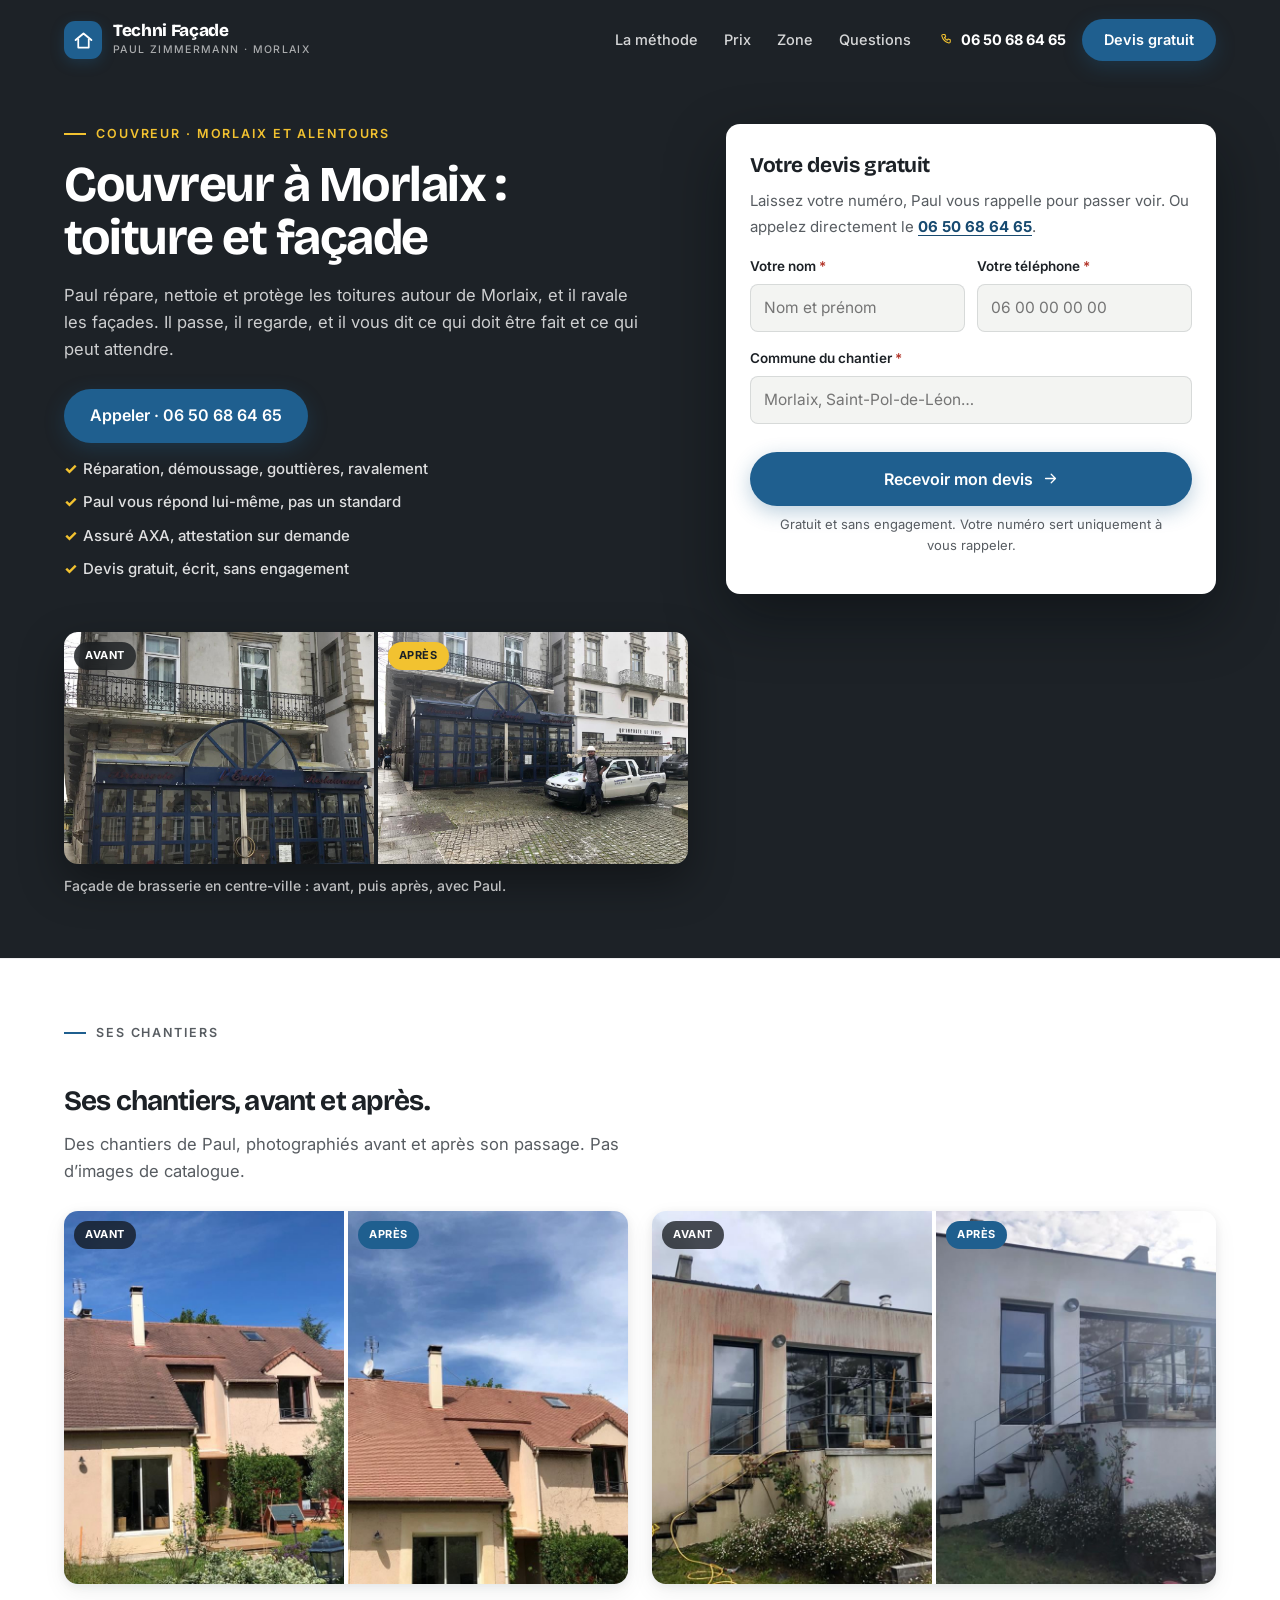
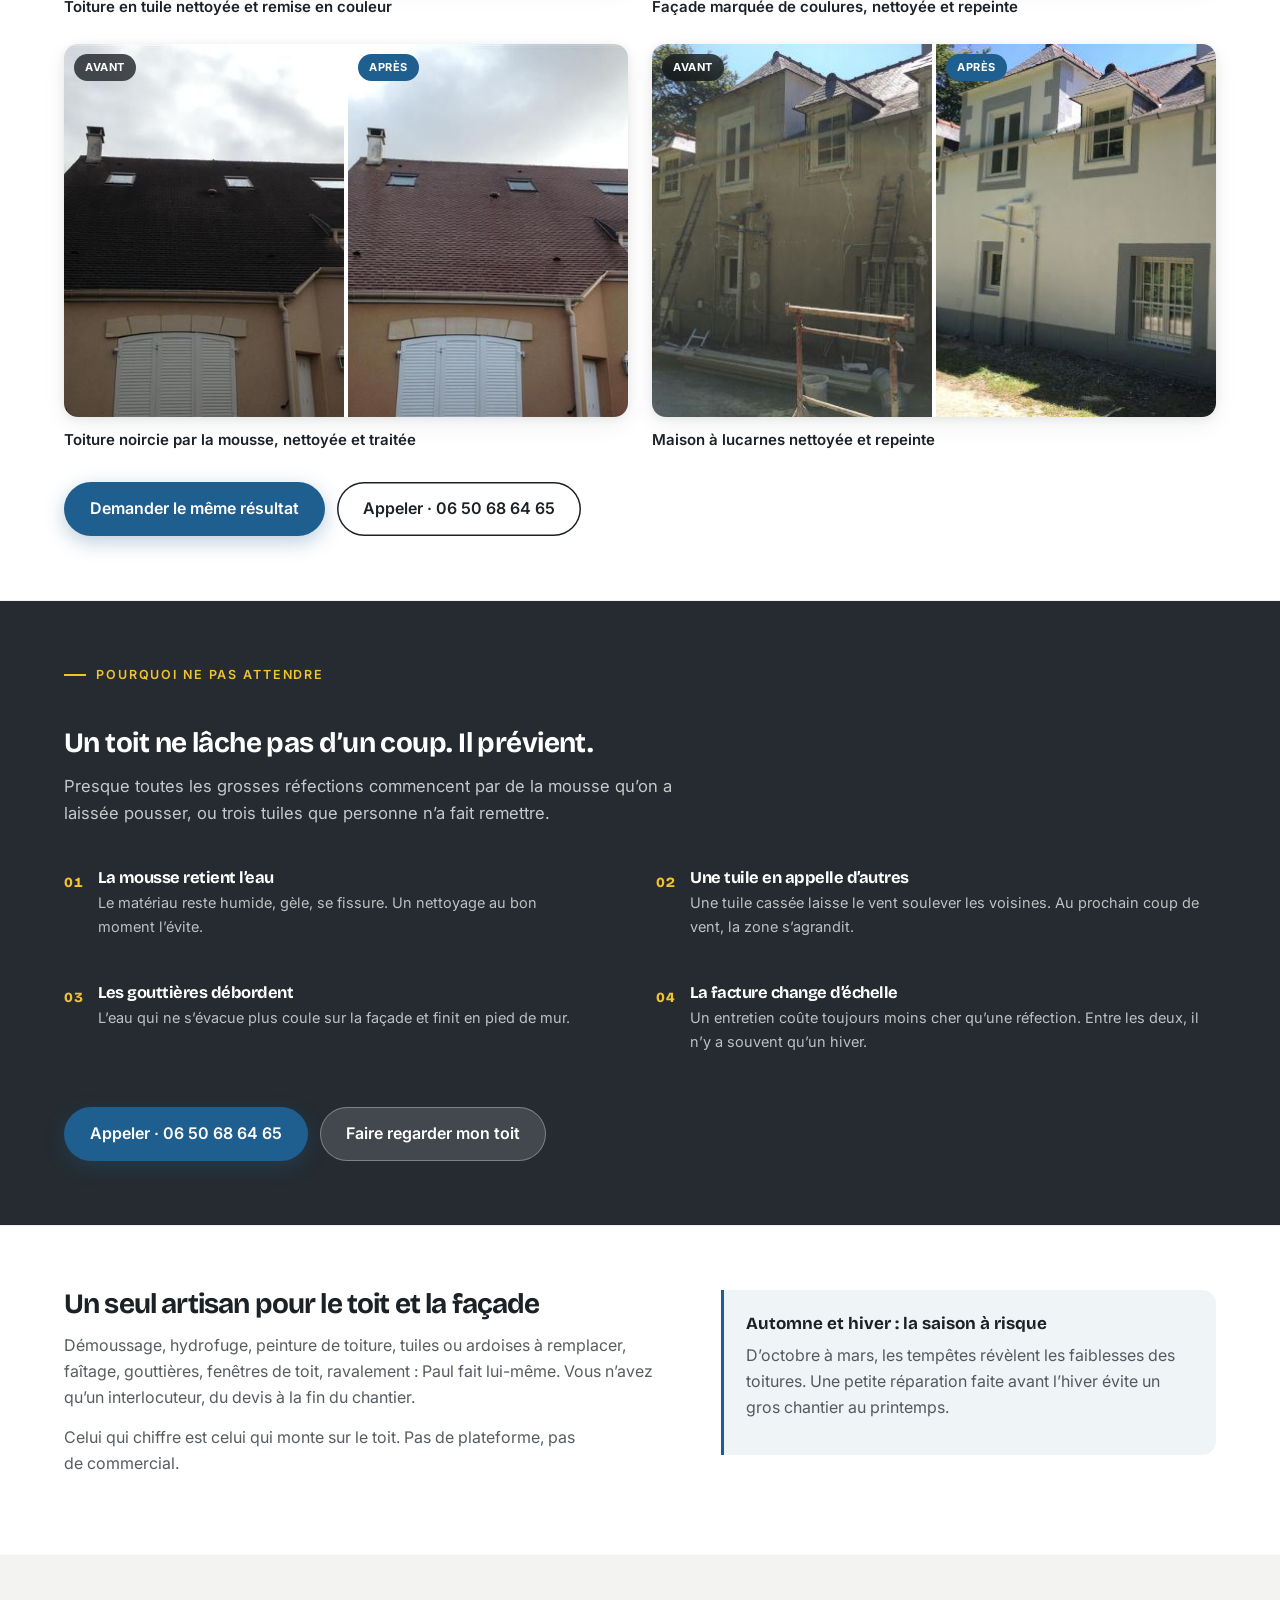
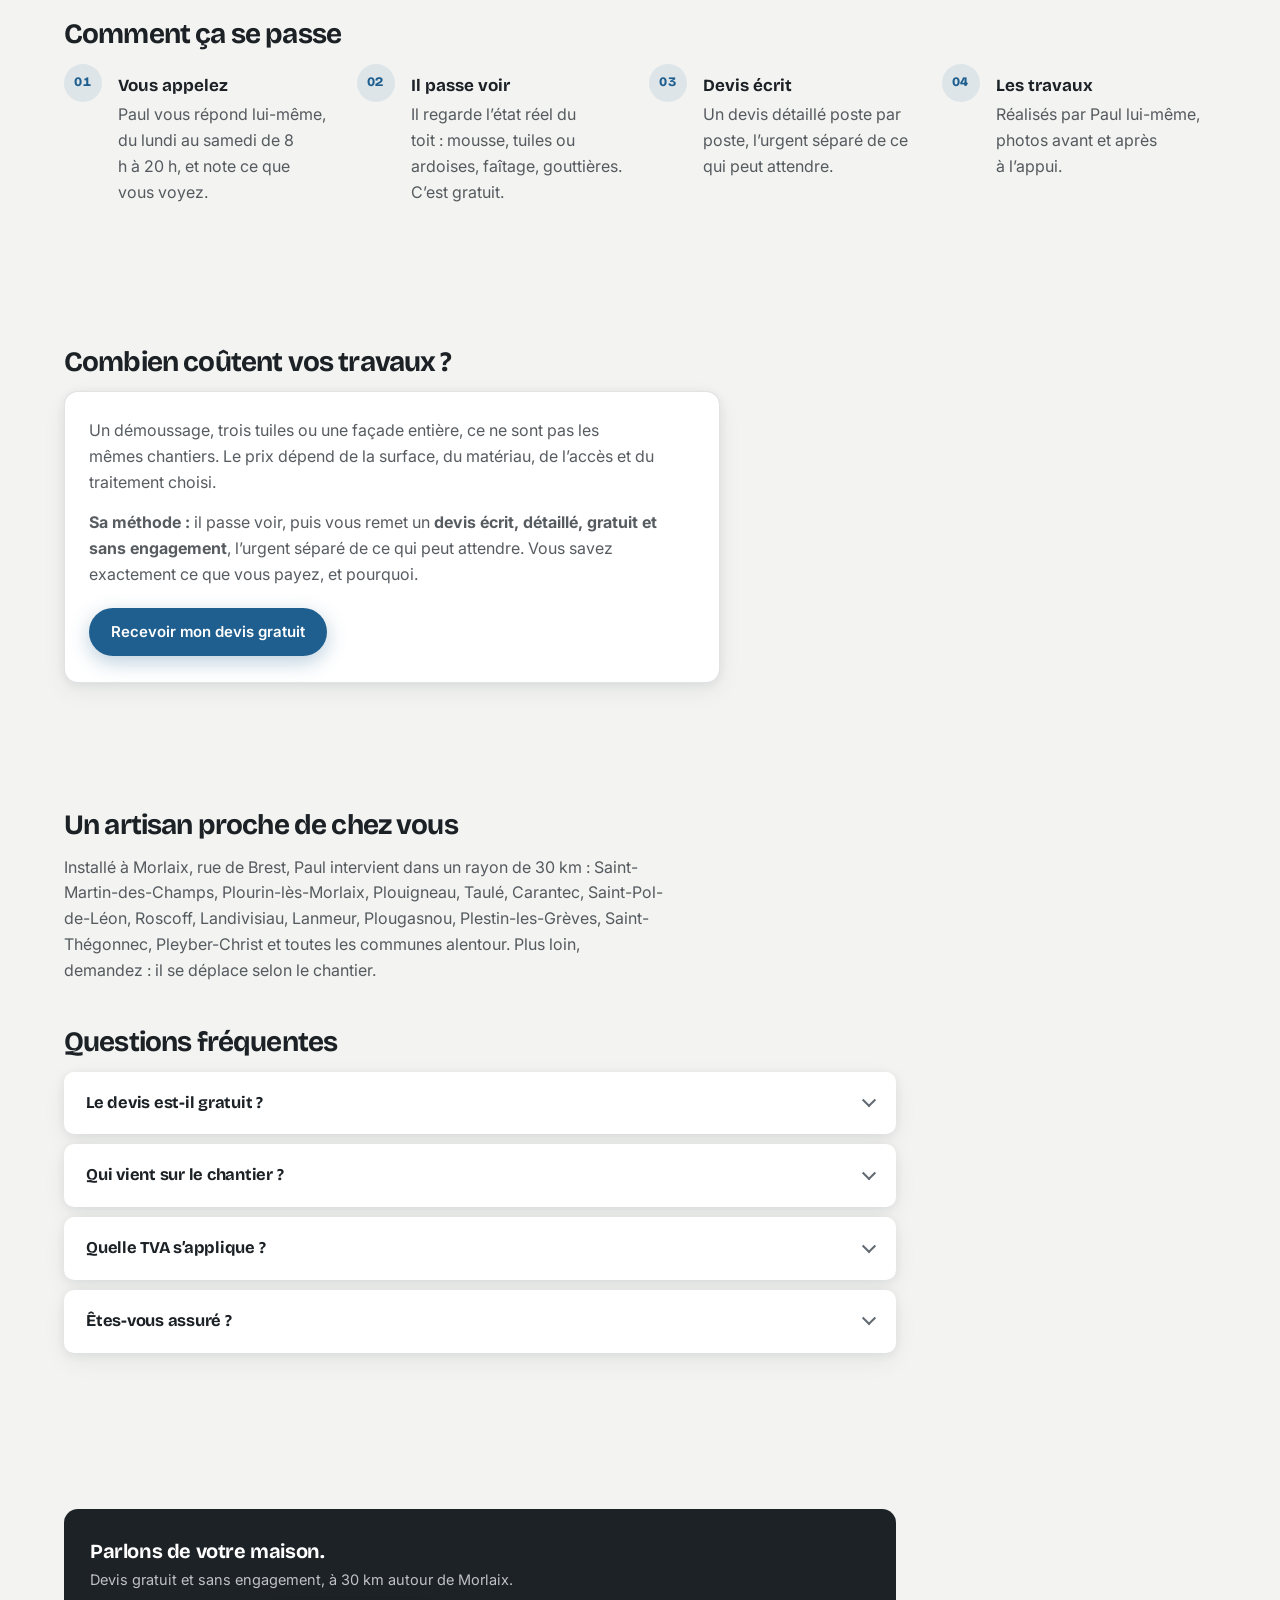
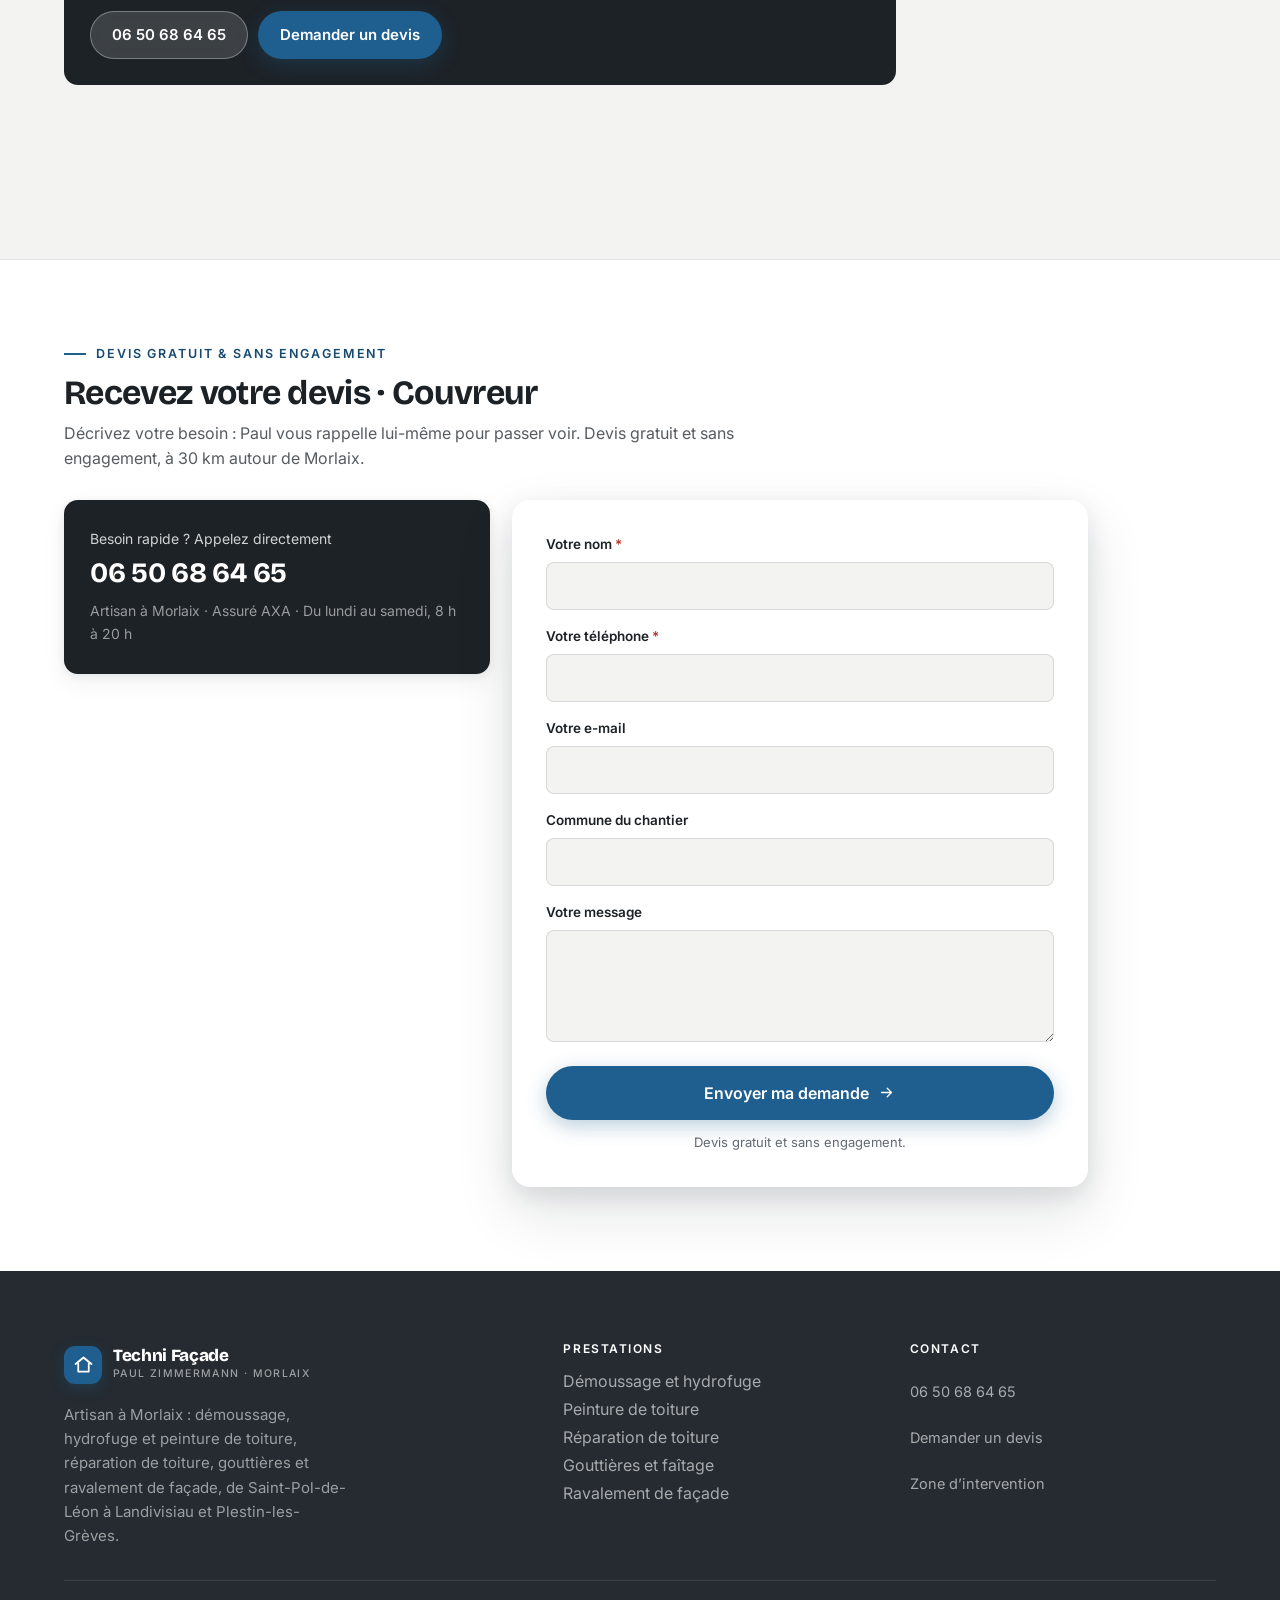
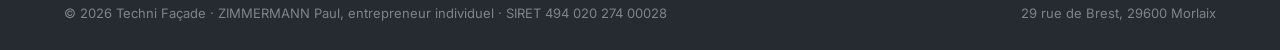
==== commit 69a49a58: "Landings v5 : gabarit Debord, vrais chantiers avant/après en tête Co-Authored-By: Claude Opus 5.5 <n" ====
--- a/couvreur-morlaix/index.html
+++ b/couvreur-morlaix/index.html
@@ -1,277 +1,417 @@
 <!DOCTYPE html>
 <html lang="fr">
 <head>
-<meta charset="UTF-8" />
-<meta name="viewport" content="width=device-width, initial-scale=1, viewport-fit=cover" />
-<title>Couvreur à Morlaix&nbsp;: toiture et façade | Techni Façade</title>
-<meta name="description" content="Couvreur à Morlaix et alentours&nbsp;: réparation de toiture, démoussage, hydrofuge, faîtage, gouttières, ravalement de façade. Devis gratuit, du lundi au samedi." />
-<meta name="robots" content="noindex, nofollow" />
-<link rel="canonical" href="https://netfox-agency.github.io/zimmermann/couvreur-morlaix/" />
-<meta property="og:type" content="website" />
-<meta property="og:locale" content="fr_FR" />
-<meta property="og:title" content="Couvreur à Morlaix&nbsp;: un artisan pour la toiture et la façade" />
-<meta property="og:description" content="Réparation, démoussage, hydrofuge, ravalement. Devis gratuit, Paul décroche lui-même." />
-<meta property="og:url" content="https://netfox-agency.github.io/zimmermann/couvreur-morlaix/" />
-<meta property="og:image" content="https://netfox-agency.github.io/zimmermann/assets/img/paul-zimmermann-chantier-morlaix.jpg" />
-<meta name="theme-color" content="#f4f4f1" />
-<meta name="geo.region" content="FR-29" />
-<meta name="geo.placename" content="Morlaix" />
-<link rel="icon" href="../assets/favicon.svg" type="image/svg+xml" />
-<link rel="preload" href="../assets/fonts/Onest-normal-latin.woff2" as="font" type="font/woff2" crossorigin />
-<link rel="stylesheet" href="../assets/styles.css?v=4" />
-
-<script>
-window.ADS_GTAG = 'AW-XXXXXXXXXX';
-if (window.ADS_GTAG.indexOf('XXXX') === -1) {
-  var s = document.createElement('script'); s.async = true;
-  s.src = 'https://www.googletagmanager.com/gtag/js?id=' + window.ADS_GTAG;
-  document.head.appendChild(s);
-  window.dataLayer = window.dataLayer || [];
-  function gtag(){dataLayer.push(arguments);}
-  gtag('js', new Date());
-  gtag('config', window.ADS_GTAG);
-}
-window.ADS_CONVERSION = 'AW-XXXXXXXXXX/XXXX';
-window.ADS_CONVERSION_APPEL = 'AW-XXXXXXXXXX/XXXX';
-</script>
-
-<script type="application/ld+json">
-{
-  "@context": "https://schema.org",
-  "@type": "RoofingContractor",
-  "@id": "https://netfox-agency.github.io/zimmermann/couvreur-morlaix/#business",
-  "name": "Techni Façade",
-  "alternateName": "Paul Zimmermann, artisan peintre et couvreur à Morlaix",
-  "url": "https://netfox-agency.github.io/zimmermann/couvreur-morlaix/",
-  "telephone": "+33650686465",
-  "image": "https://netfox-agency.github.io/zimmermann/assets/img/paul-zimmermann-chantier-morlaix.jpg",
-  "priceRange": "€€",
-  "slogan": "Un seul artisan, du devis au chantier.",
-  "description": "Artisan couvreur et peintre à Morlaix : réparation de toiture, démoussage, hydrofuge, peinture de toiture, gouttières, fenêtres de toit et ravalement de façade, autour de Saint-Pol-de-Léon, Landivisiau et Carantec.",
-  "address": {"@type":"PostalAddress","streetAddress":"29 rue de Brest","addressLocality":"Morlaix","postalCode":"29600","addressRegion":"Bretagne","addressCountry":"FR"},
-  "geo": {"@type":"GeoCoordinates","latitude":48.576141,"longitude":-3.829043},
-  "areaServed": [{"@type":"City","name":"Morlaix"},{"@type":"City","name":"Saint-Martin-des-Champs"},{"@type":"City","name":"Plourin-lès-Morlaix"},{"@type":"City","name":"Taulé"},{"@type":"City","name":"Plouigneau"},{"@type":"City","name":"Pleyber-Christ"},{"@type":"City","name":"Plouezoc'h"},{"@type":"City","name":"Plougonven"},{"@type":"City","name":"Saint-Thégonnec"},{"@type":"City","name":"Lanmeur"},{"@type":"City","name":"Plougasnou"},{"@type":"City","name":"Guiclan"},{"@type":"City","name":"Carantec"},{"@type":"City","name":"Plouénan"},{"@type":"City","name":"Plouvorn"},{"@type":"City","name":"Saint-Pol-de-Léon"}],
-  "hasOfferCatalog": {"@type":"OfferCatalog","name":"Toiture et façade","itemListElement":[{"@type":"Offer","itemOffered":{"@type":"Service","name":"Réparation de toiture"}},{"@type":"Offer","itemOffered":{"@type":"Service","name":"Démoussage et nettoyage de toiture"}},{"@type":"Offer","itemOffered":{"@type":"Service","name":"Hydrofuge et peinture de toiture"}},{"@type":"Offer","itemOffered":{"@type":"Service","name":"Faîtage et gouttières"}},{"@type":"Offer","itemOffered":{"@type":"Service","name":"Fenêtres de toit"}},{"@type":"Offer","itemOffered":{"@type":"Service","name":"Ravalement de façade"}}]}
-}
-</script>
-<script type="application/ld+json">
-{"@context":"https://schema.org","@type":"FAQPage","mainEntity":[{"@type":"Question","name":"Le devis est-il gratuit ?","acceptedAnswer":{"@type":"Answer","text":"Oui, gratuit et sans engagement. Paul passe voir avant de chiffrer."}},{"@type":"Question","name":"Que faites-vous exactement ?","acceptedAnswer":{"@type":"Answer","text":"Réparation de toiture par élément (tuiles, ardoises, faîtage, fenêtres de toit), démoussage, hydrofuge et peinture de toiture, gouttières, et ravalement de façade."}},{"@type":"Question","name":"Qui vient sur le chantier ?","acceptedAnswer":{"@type":"Answer","text":"Paul lui-même. Celui qui chiffre est celui qui fait."}},{"@type":"Question","name":"Êtes-vous assuré ?","acceptedAnswer":{"@type":"Answer","text":"Oui. Ses interventions sont couvertes par son assurance professionnelle AXA. L'attestation est disponible sur simple demande."}},{"@type":"Question","name":"Quelle TVA s'applique ?","acceptedAnswer":{"@type":"Answer","text":"Sur un logement achevé depuis plus de deux ans, les travaux d'entretien et de rénovation relèvent en général de la TVA à 10 %. Le taux applicable à votre cas figure sur le devis."}}]}
-</script>
+<meta charset="UTF-8">
+<meta name="viewport" content="width=device-width, initial-scale=1">
+<title>Couvreur à Morlaix&nbsp;: toiture et façade · Techni Façade</title>
+<meta name="description" content="Couvreur à Morlaix et alentours&nbsp;: réparation de toiture, démoussage, hydrofuge, faîtage, gouttières, ravalement de façade. Devis gratuit, du lundi au samedi.">
+<link rel="canonical" href="https://netfox-agency.github.io/zimmermann/couvreur-morlaix/">
+<meta name="robots" content="noindex, nofollow">
+<meta property="og:type" content="website">
+<meta property="og:locale" content="fr_FR">
+<meta property="og:site_name" content="Techni Façade">
+<meta property="og:title" content="Couvreur à Morlaix · Techni Façade, Paul Zimmermann">
+<meta property="og:description" content="Couvreur à Morlaix et alentours&nbsp;: réparation de toiture, démoussage, hydrofuge, faîtage, gouttières, ravalement de façade. Devis gratuit, du lundi au samedi.">
+<meta property="og:url" content="https://netfox-agency.github.io/zimmermann/couvreur-morlaix/">
+<meta property="og:image" content="https://netfox-agency.github.io/zimmermann/assets/img/paul-zimmermann-chantier-morlaix.jpg">
+<link rel="icon" href="../assets/favicon.svg" type="image/svg+xml">
+<meta name="theme-color" content="#1d2227">
+<link rel="preconnect" href="https://fonts.googleapis.com">
+<link rel="preconnect" href="https://fonts.gstatic.com" crossorigin>
+<link href="https://fonts.googleapis.com/css2?family=Bricolage+Grotesque:opsz,wght@12..96,600;12..96,700;12..96,800&family=Inter:wght@400;500;600;700&display=swap" rel="stylesheet">
+<link rel="stylesheet" href="../assets/styles.css?v=6">
+<style>
+  /* Page prestation : réutilise le design system (variables, kicker, faq, btn). */
+  /* Hero sombre : en haut de page la navbar se fond dedans, et reprend son
+     fond clair des que le JS pose .scrolled. Sans ca, une barre blanche
+     tranche brutalement sur l'aplat sombre. */
+  .site-nav:not(.scrolled) { background: transparent; box-shadow: none; }
+  .site-nav:not(.scrolled) .brand-txt b { color: #fff; }
+  .site-nav:not(.scrolled) .brand-txt span { color: rgba(255, 255, 255, .62); }
+  .site-nav:not(.scrolled) .nav-links a { color: rgba(255, 255, 255, .82); }
+  .site-nav:not(.scrolled) .nav-links a:hover { color: #fff; }
+  .site-nav:not(.scrolled) .nav-tel { color: #fff; }
+  .site-nav:not(.scrolled) .burger i,
+  .site-nav:not(.scrolled) .burger i::before,
+  .site-nav:not(.scrolled) .burger i::after { background: #fff; }
+  .site-nav.scrolled { background: rgba(255, 255, 255, .92); -webkit-backdrop-filter: blur(16px); backdrop-filter: blur(16px); box-shadow: 0 1px 0 var(--line); }
+  .svc { padding-block: clamp(120px, 14vw, 150px) clamp(64px, 8vw, 112px); }
+  .crumbs { font-size: 13px; color: var(--text-mute); margin-bottom: 26px; }
+  .crumbs a { color: var(--text-mute); text-decoration: none; }
+  .crumbs a:hover { color: var(--accent-deep); }
+  .crumbs span { margin: 0 8px; color: var(--accent); }
+  .svc h1 { font-size: clamp(30px, 4.4vw, 50px); margin: 14px 0 18px; text-wrap: balance; }
+  .svc .lead { margin-top: 0; }
+  .svc-meta { margin: 22px 0 0; font-size: 12.5px; font-weight: 600; letter-spacing: .14em; text-transform: uppercase; color: var(--text-mute); }
+  .svc h2 { font-size: clamp(21px, 2.6vw, 28px); margin: 44px 0 14px; text-wrap: balance; }
+  .svc p { color: var(--text-soft); margin-bottom: 14px; text-wrap: pretty; }
+  .svc figure { margin: 34px 0 8px; border-radius: var(--r-md); overflow: hidden; box-shadow: var(--sh-sm); position: relative; }
+  .svc figure img { width: 100%; aspect-ratio: 16 / 9; object-fit: cover; }
+  .svc figcaption { position: absolute; left: 12px; bottom: 12px; padding: 5px 11px; border-radius: 999px; background: rgba(26, 20, 14, .82); color: #fff; font-size: 11.5px; font-weight: 600; }
+  .svc .faq-list { margin-top: 8px; }
+  .svc-related { margin-top: 40px; padding-top: 18px; border-top: 1px solid var(--line); display: flex; align-items: baseline; gap: 16px; flex-wrap: wrap; }
+  .svc-related b { font-family: var(--display); font-size: 15px; color: var(--ink); }
+  .svc-related a { font-size: 15px; }
+  .svc-cta { margin-top: 44px; padding: 26px; border-radius: var(--r-md); background: var(--navy-1); color: rgba(255,255,255,.72); display: flex; align-items: center; justify-content: space-between; gap: 18px; flex-wrap: wrap; }
+  .svc-cta b { display: block; font-family: var(--display); font-size: 20px; color: #fff; letter-spacing: -.02em; }
+  .svc-cta span { font-size: 14.5px; }
+  .svc-cta .btns { display: flex; gap: 10px; flex-wrap: wrap; }
+  @media (max-width: 640px) { .svc-cta { flex-direction: column; align-items: flex-start; } }
+</style>
 </head>
-<body data-lp="couvreur_morlaix">
-
-<header class="top">
-  <div class="wrap top-in">
-    <a href="#haut" class="brand" aria-label="Techni Façade">
-      <svg class="brand-mark" viewBox="0 0 28 28" fill="none" aria-hidden="true"><path d="M3 12 14 4l11 8" stroke="currentColor" stroke-width="2" stroke-linecap="round" stroke-linejoin="round"/><path d="M6.5 10.5V24h15V10.5" stroke="currentColor" stroke-width="1.7" stroke-linejoin="round"/><path d="M11.5 24v-6h5v6" stroke="currentColor" stroke-width="1.6" stroke-linejoin="round"/></svg>
-      <span><b>Techni Façade</b><small>Paul Zimmermann · Morlaix</small></span>
+<body>
+
+<a href="#main" class="sr-only">Aller au contenu</a>
+
+<nav class="site-nav scrolled" id="nav" aria-label="Navigation principale">
+  <div class="nav-inner">
+    <a href="#main" class="brand" aria-label="Techni Façade">
+      <span class="brand-mark" aria-hidden="true">
+        <svg viewBox="0 0 24 24" fill="none"><path d="M3 11.5 12 4l9 7.5" stroke="currentColor" stroke-width="2.2" stroke-linecap="round" stroke-linejoin="round"/><path d="M6 10v10h12V10" stroke="currentColor" stroke-width="2" stroke-linejoin="round"/></svg>
+      </span>
+      <span class="brand-txt"><b>Techni Façade</b><span>Paul Zimmermann · Morlaix</span></span>
     </a>
-    <a href="tel:+33650686465" class="top-tel js-tel">
-      <small>Paul décroche lui-même</small>
-      <b>06 50 68 64 65</b>
-    </a>
+    <ul class="nav-links">
+      <li><a href="#methode">La méthode</a></li>
+      <li><a href="#prix">Prix</a></li>
+      <li><a href="#zone">Zone</a></li>
+      <li><a href="#faq">Questions</a></li>
+    </ul>
+    <div class="nav-cta">
+      <a href="tel:+33650686465" class="nav-tel">
+        <svg viewBox="0 0 24 24" fill="none" aria-hidden="true"><path d="M6.5 4h3l1.2 3.5-2 1.3a11 11 0 0 0 4.5 4.5l1.3-2 3.5 1.2v3a2 2 0 0 1-2.2 2A15.5 15.5 0 0 1 4.5 6.2 2 2 0 0 1 6.5 4Z" stroke="currentColor" stroke-width="1.7" stroke-linejoin="round"/></svg>
+        06 50 68 64 65
+      </a>
+      <a href="#devis" class="btn btn-accent">Devis gratuit</a>
+      <button class="burger" id="burger" aria-expanded="false" aria-controls="mobile-menu" aria-label="Ouvrir le menu"><i></i></button>
+    </div>
   </div>
-</header>
-
-<main id="haut">
-
-<section class="ouv" id="devis">
-  <div class="wrap">
-  <figure class="ouv-banner">
-      <img src="../assets/img/paul-zimmermann-chantier-morlaix.jpg" alt="Paul Zimmermann devant son pick-up, sur un chantier de façade terminé en centre-ville" width="1600" height="1000" fetchpriority="high" />
-      <figcaption>Paul, sur un chantier de façade terminé.</figcaption>
-    </figure>
-  </div>
-  <div class="wrap ouv-grid">
-    <div class="ouv-txt">
-      <p class="lieu">Couvreur · Morlaix, Saint-Pol-de-Léon, Landivisiau, Carantec</p>
-      <h1>Couvreur à Morlaix, <em>toit et façade.</em></h1>
-      <p class="ouv-sub">Paul répare, nettoie et protège les toitures autour de Morlaix, et il ravale les façades. Il passe, il regarde, et il vous dit ce qui doit être fait et ce qui peut attendre.</p>
-      <a href="tel:+33650686465" class="btn btn-accent ouv-tel js-tel">Appeler Paul · 06 50 68 64 65</a>
-    </div>
-    <form class="form js-devis" id="devis-form" novalidate>
-      <h2>Demander un devis</h2>
-      <p class="form-intro">Celui qui décroche est celui qui monte sur le toit. Pas de plateforme, pas de commercial.</p>
-      <input type="hidden" name="access_key" value="REMPLACER_PAR_VOTRE_CLE_WEB3FORMS" />
-      <input type="checkbox" name="botcheck" tabindex="-1" autocomplete="off" class="hp" aria-hidden="true" />
-      <input type="hidden" name="gclid" /><input type="hidden" name="source" /><input type="hidden" name="campagne" /><input type="hidden" name="mot_cle" /><input type="hidden" name="page" />
-      <div class="field"><label for="besoin">Votre besoin</label>
-        <div class="select"><select id="besoin" name="besoin">
-          <option>Fuite ou réparation de toiture</option>
-          <option>Démoussage ou nettoyage de toiture</option>
-          <option>Hydrofuge ou peinture de toiture</option>
-          <option>Gouttière ou faîtage</option>
-          <option>Ravalement de façade</option>
-          <option>Je ne sais pas, je veux un avis</option>
-        </select></div>
-      </div>
-      <div class="row2">
-        <div class="field"><label for="nom">Nom</label><input id="nom" name="nom" type="text" required autocomplete="name" /></div>
-        <div class="field"><label for="tel">Téléphone</label><input id="tel" name="tel" type="tel" required autocomplete="tel" inputmode="tel" /></div>
-      </div>
-      <div class="field"><label for="ville">Commune</label><input id="ville" name="ville" type="text" required autocomplete="address-level2" placeholder="Morlaix, Saint-Pol-de-Léon, Landivisiau…" /></div>
-      <div class="field"><label for="message">Un détail utile <span class="opt">facultatif</span></label>
-        <textarea id="message" name="message" rows="2" placeholder="Ce que vous voyez, depuis quand, accès…"></textarea></div>
-      <button type="submit" class="btn btn-accent btn-block">Être rappelé gratuitement</button>
-      <p class="form-note">Gratuit, sans engagement. Votre numéro sert uniquement à vous rappeler pour cette demande.</p>
-      <div class="form-success" role="status"><b>Demande bien reçue.</b> Paul vous rappelle lui-même, du lundi au samedi.</div>
-      <div class="form-error" role="alert">L’envoi n’a pas abouti. Appelez directement le <a href="tel:+33650686465" class="js-tel">06 50 68 64 65</a>.</div>
-    </form>
+</nav>
+<ul class="mobile-menu" id="mobile-menu">
+  <li><a href="#methode">La méthode</a></li>
+  <li><a href="#prix">Prix</a></li>
+  <li><a href="#zone">Zone d’intervention</a></li>
+  <li><a href="#devis">Demander un devis</a></li>
+  <li><a href="tel:+33650686465">Appeler · 06 50 68 64 65</a></li>
+</ul>
+
+<main id="main" class="svc svc-lp">
+  <section class="lp-band lp-band-hero">
+    <div class="container">
+    <div class="lp-hero">
+    <div class="lp-hero-txt">
+    <p class="kicker">Couvreur · Morlaix et alentours</p>
+    <h1>Couvreur à Morlaix&nbsp;: toiture et façade</h1>
+    <p class="lead">Paul répare, nettoie et protège les toitures autour de Morlaix, et il ravale les façades. Il passe, il regarde, et il vous dit ce qui doit être fait et ce qui peut attendre.</p>
+    <p class="svc-meta">Devis gratuit · Assuré AXA · Du lundi au samedi</p>
+    <div class="svc-hero-cta">
+      <a href="tel:+33650686465" class="btn btn-accent btn-lg">Appeler · 06 50 68 64 65</a>
+      <a href="#devis-express" class="btn btn-ghost btn-lg">Devis gratuit en ligne</a>
+    </div>
+    <ul class="svc-trust">
+      <li><span>✓</span> Réparation, démoussage, gouttières, ravalement</li>
+      <li><span>✓</span> Paul vous répond lui-même, pas un standard</li>
+      <li><span>✓</span> Assuré AXA, attestation sur demande</li>
+      <li><span>✓</span> Devis gratuit, écrit, sans engagement</li>
+    </ul>
+    </div>
+    <div class="express">
+      <div class="express-txt">
+        <b>Votre devis gratuit</b>
+        <span>Laissez votre numéro, Paul vous rappelle pour passer voir.<span class="lp-tel-bis"> Ou appelez directement le
+          <a href="tel:+33650686465">06 50 68 64 65</a>.</span></span>
+      </div>
+      <div class="form">
+        <form id="devis-express" novalidate>
+          <input type="hidden" name="access_key" value="REMPLACER_PAR_VOTRE_CLE_WEB3FORMS">
+          <input type="hidden" name="subject" value="Rappel express · Couvreur · Techni Façade">
+          <input type="hidden" name="from_name" value="Landing Techni Façade">
+          <input type="hidden" name="prestation" value="Couvreur">
+          <input type="checkbox" name="botcheck" class="sr-only" tabindex="-1" autocomplete="off">
+          <div class="express-champs">
+            <div class="field">
+              <label for="x-nom">Votre nom <span class="req" aria-hidden="true">*</span></label>
+              <input type="text" id="x-nom" name="nom" autocomplete="name" placeholder="Nom et prénom" required>
+              <p class="err">Merci d’indiquer votre nom.</p>
+            </div>
+            <div class="field">
+              <label for="x-tel">Votre téléphone <span class="req" aria-hidden="true">*</span></label>
+              <input type="tel" id="x-tel" name="telephone" autocomplete="tel" inputmode="tel" placeholder="06 00 00 00 00" required>
+              <p class="err">Merci d’indiquer un téléphone où vous joindre.</p>
+            </div>
+          </div>
+            <div class="field">
+              <label for="x-ville">Commune du chantier <span class="req" aria-hidden="true">*</span></label>
+              <input type="text" id="x-ville" name="commune" autocomplete="address-level2" placeholder="Morlaix, Saint-Pol-de-Léon…" required>
+              <p class="err">Merci d’indiquer la commune du chantier.</p>
+            </div>
+          <button type="submit" class="btn btn-accent btn-lg">Recevoir mon devis
+            <svg class="ar" viewBox="0 0 24 24" fill="none" aria-hidden="true"><path d="M5 12h14M13 6l6 6-6 6" stroke="currentColor" stroke-width="1.8" stroke-linecap="round" stroke-linejoin="round"/></svg>
+          </button>
+          <p class="form-foot">Gratuit et sans engagement. Votre numéro sert uniquement à vous rappeler.</p>
+        </form>
+        <div class="form-state" role="status" aria-live="polite">
+          <div class="ico"><svg width="24" height="24" viewBox="0 0 24 24" fill="none" aria-hidden="true"><path d="M20 6 9 17l-5-5" stroke="currentColor" stroke-width="2.5" stroke-linecap="round" stroke-linejoin="round"/></svg></div>
+          <b>C’est noté.</b>
+          <p>Paul vous rappelle lui-même, du lundi au samedi.</p>
+          <a href="tel:+33650686465" class="fallback-tel">06 50 68 64 65</a>
+        </div>
+        <div class="form-state is-error" role="alert" aria-live="assertive">
+          <div class="ico"><svg width="24" height="24" viewBox="0 0 24 24" fill="none" aria-hidden="true"><circle cx="12" cy="12" r="9" stroke="currentColor" stroke-width="2"/><path d="M12 8v5M12 17h.01" stroke="currentColor" stroke-width="2.5" stroke-linecap="round"/></svg></div>
+          <b>L’envoi n’a pas abouti.</b>
+          <p>Appelez directement, il répond.</p>
+          <a href="tel:+33650686465" class="fallback-tel">06 50 68 64 65</a>
+        </div>
+      </div>
+    </div>
+      <figure class="bapair lp-hero-paire"><div class="bapair-imgs"><div class="bapair-cell"><img src="../assets/img/devanture-morlaix-avant.jpg" width="900" height="1200" fetchpriority="high" decoding="async" alt="Avant&nbsp;: Façade de brasserie en centre-ville&nbsp;: avant, puis après, avec Paul."><span class="bapair-tag">Avant</span></div><div class="bapair-cell"><img src="../assets/img/paul-zimmermann-chantier-morlaix.jpg" width="900" height="1200" fetchpriority="high" decoding="async" alt="Après&nbsp;: Façade de brasserie en centre-ville&nbsp;: avant, puis après, avec Paul."><span class="bapair-tag after">Après</span></div></div><figcaption>Façade de brasserie en centre-ville&nbsp;: avant, puis après, avec Paul.</figcaption></figure>
+    </div>
+    </div>
+  </section>
+  <section class="lp-band lp-band-blanc lp-chantiers" id="chantiers">
+    <div class="container">
+      <p class="kicker">Ses chantiers</p>
+      <h2>Ses chantiers, avant et après.</h2>
+      <p class="lead">Des chantiers de Paul, photographiés avant et après son passage. Pas d’images de catalogue.</p>
+      <div class="bapair-grid">
+        <figure class="bapair"><div class="bapair-imgs"><div class="bapair-cell"><img src="../assets/img/toiture-tuile-avant.jpg" width="900" height="1200" loading="lazy" decoding="async" alt="Avant&nbsp;: Toiture en tuile nettoyée et remise en couleur"><span class="bapair-tag">Avant</span></div><div class="bapair-cell"><img src="../assets/img/toiture-tuile-apres.jpg" width="900" height="1200" loading="lazy" decoding="async" alt="Après&nbsp;: Toiture en tuile nettoyée et remise en couleur"><span class="bapair-tag after">Après</span></div></div><figcaption>Toiture en tuile nettoyée et remise en couleur</figcaption></figure>
+        <figure class="bapair"><div class="bapair-imgs"><div class="bapair-cell"><img src="../assets/img/ravalement-maison-avant.jpg" width="900" height="1200" loading="lazy" decoding="async" alt="Avant&nbsp;: Façade marquée de coulures, nettoyée et repeinte"><span class="bapair-tag">Avant</span></div><div class="bapair-cell"><img src="../assets/img/ravalement-maison-apres.jpg" width="900" height="1200" loading="lazy" decoding="async" alt="Après&nbsp;: Façade marquée de coulures, nettoyée et repeinte"><span class="bapair-tag after">Après</span></div></div><figcaption>Façade marquée de coulures, nettoyée et repeinte</figcaption></figure>
+        <figure class="bapair"><div class="bapair-imgs"><div class="bapair-cell"><img src="../assets/img/toiture-mousse-avant.jpg" width="900" height="1200" loading="lazy" decoding="async" alt="Avant&nbsp;: Toiture noircie par la mousse, nettoyée et traitée"><span class="bapair-tag">Avant</span></div><div class="bapair-cell"><img src="../assets/img/toiture-mousse-apres.jpg" width="900" height="1200" loading="lazy" decoding="async" alt="Après&nbsp;: Toiture noircie par la mousse, nettoyée et traitée"><span class="bapair-tag after">Après</span></div></div><figcaption>Toiture noircie par la mousse, nettoyée et traitée</figcaption></figure>
+        <figure class="bapair"><div class="bapair-imgs"><div class="bapair-cell"><img src="../assets/img/facade-pierre-avant.jpg" width="900" height="1200" loading="lazy" decoding="async" alt="Avant&nbsp;: Maison à lucarnes nettoyée et repeinte"><span class="bapair-tag">Avant</span></div><div class="bapair-cell"><img src="../assets/img/facade-pierre-apres.jpg" width="900" height="1200" loading="lazy" decoding="async" alt="Après&nbsp;: Maison à lucarnes nettoyée et repeinte"><span class="bapair-tag after">Après</span></div></div><figcaption>Maison à lucarnes nettoyée et repeinte</figcaption></figure>
+      </div>
+      <div class="risque-cta">
+        <a href="#devis-express" class="btn btn-accent btn-lg">Demander le même résultat</a>
+        <a href="tel:+33650686465" class="btn btn-ghost-dark btn-lg">Appeler · 06 50 68 64 65</a>
+      </div>
+    </div>
+  </section>
+  <section class="lp-band lp-risque">
+    <div class="container">
+      <p class="kicker">Pourquoi ne pas attendre</p>
+      <h2>Un toit ne lâche pas d’un coup. Il prévient.</h2>
+      <p class="lead">Presque toutes les grosses réfections commencent par de la mousse qu’on a laissée pousser, ou trois tuiles que personne n’a fait remettre.</p>
+      <div class="risque-liste">
+        <div class="risque">
+          <span class="n">01</span>
+          <div>
+            <h3>La mousse retient l’eau</h3>
+            <p>Le matériau reste humide, gèle, se fissure. Un nettoyage au bon moment l’évite.</p>
+          </div>
+        </div>
+        <div class="risque">
+          <span class="n">02</span>
+          <div>
+            <h3>Une tuile en appelle d’autres</h3>
+            <p>Une tuile cassée laisse le vent soulever les voisines. Au prochain coup de vent, la zone s’agrandit.</p>
+          </div>
+        </div>
+        <div class="risque">
+          <span class="n">03</span>
+          <div>
+            <h3>Les gouttières débordent</h3>
+            <p>L’eau qui ne s’évacue plus coule sur la façade et finit en pied de mur.</p>
+          </div>
+        </div>
+        <div class="risque">
+          <span class="n">04</span>
+          <div>
+            <h3>La facture change d’échelle</h3>
+            <p>Un entretien coûte toujours moins cher qu’une réfection. Entre les deux, il n’y a souvent qu’un hiver.</p>
+          </div>
+        </div>
+      </div>
+      <div class="risque-cta">
+        <a href="tel:+33650686465" class="btn btn-accent btn-lg">Appeler · 06 50 68 64 65</a>
+        <a href="#devis-express" class="btn btn-glass btn-lg">Faire regarder mon toit</a>
+      </div>
+    </div>
+  </section>
+  <section class="lp-band lp-band-blanc lp-band-texte">
+    <div class="container">
+    <h2>Un seul artisan pour le toit et la façade</h2>
+    <p>Démoussage, hydrofuge, peinture de toiture, tuiles ou ardoises à remplacer, faîtage, gouttières, fenêtres de toit, ravalement&nbsp;: Paul fait lui-même. Vous n’avez qu’un interlocuteur, du devis à la fin du chantier.</p>
+    <p>Celui qui chiffre est celui qui monte sur le toit. Pas de plateforme, pas de commercial.</p>
+    <div class="urgent-box">
+      <b>Automne et hiver&nbsp;: la saison à risque</b>
+      <p>D’octobre à mars, les tempêtes révèlent les faiblesses des toitures. Une petite réparation faite avant l’hiver évite un gros chantier au printemps.</p>
+    </div>
+    </div>
+  </section>
+  <section class="lp-band" id="methode">
+    <div class="container">
+    <h2>Comment ça se passe</h2>
+    <ol class="steps">
+      <li><span class="step-n">01</span><b>Vous appelez</b><p>Paul vous répond lui-même, du lundi au samedi de 8 h à 20 h, et note ce que vous voyez.</p></li>
+      <li><span class="step-n">02</span><b>Il passe voir</b><p>Il regarde l’état réel du toit&nbsp;: mousse, tuiles ou ardoises, faîtage, gouttières. C’est gratuit.</p></li>
+      <li><span class="step-n">03</span><b>Devis écrit</b><p>Un devis détaillé poste par poste, l’urgent séparé de ce qui peut attendre.</p></li>
+      <li><span class="step-n">04</span><b>Les travaux</b><p>Réalisés par Paul lui-même, photos avant et après à l’appui.</p></li>
+    </ol>
+    </div>
+  </section>
+  <section class="lp-band" id="prix">
+    <div class="container">
+    <h2>Combien coûtent vos travaux&nbsp;?</h2>
+    <div class="budget-box">
+      <p>Un démoussage, trois tuiles ou une façade entière, ce ne sont pas les mêmes chantiers. Le prix dépend de la surface, du matériau, de l’accès et du traitement choisi.</p>
+      <p><strong>Sa méthode&nbsp;:</strong> il passe voir, puis vous remet un <strong>devis écrit, détaillé, gratuit et sans engagement</strong>, l’urgent séparé de ce qui peut attendre. Vous savez exactement ce que vous payez, et pourquoi.</p>
+      <a href="#devis" class="btn btn-accent">Recevoir mon devis gratuit</a>
+    </div>
+    </div>
+  </section>
+  <section class="lp-band" id="zone">
+    <div class="container">
+    <h2>Un artisan proche de chez vous</h2>
+    <p>Installé à Morlaix, rue de Brest, Paul intervient dans un rayon de 30 km&nbsp;: Saint-Martin-des-Champs, Plourin-lès-Morlaix, Plouigneau, Taulé, Carantec, Saint-Pol-de-Léon, Roscoff, Landivisiau, Lanmeur, Plougasnou, Plestin-les-Grèves, Saint-Thégonnec, Pleyber-Christ et toutes les communes alentour. Plus loin, demandez&nbsp;: il se déplace selon le chantier.</p>
+
+    <h2 id="faq">Questions fréquentes</h2>
+    <div class="faq-list">
+      <details name="faq">
+        <summary>Le devis est-il gratuit&nbsp;?</summary>
+        <p class="answer">Oui, gratuit et sans engagement. Paul passe voir avant de chiffrer.</p>
+      </details>
+      <details name="faq">
+        <summary>Qui vient sur le chantier&nbsp;?</summary>
+        <p class="answer">Paul lui-même. Celui qui chiffre est celui qui fait.</p>
+      </details>
+      <details name="faq">
+        <summary>Quelle TVA s’applique&nbsp;?</summary>
+        <p class="answer">Sur un logement achevé depuis plus de deux ans, les travaux d’entretien et de rénovation relèvent en général de la TVA à 10 %. Le taux applicable à votre cas figure sur le devis.</p>
+      </details>
+      <details name="faq">
+        <summary>Êtes-vous assuré&nbsp;?</summary>
+        <p class="answer">Oui, ses interventions sont couvertes par son assurance professionnelle AXA. L’attestation est disponible sur simple demande.</p>
+      </details>
+    </div>
+    </div>
+  </section>
+  <section class="lp-band lp-band-cta">
+    <div class="container">
+    <div class="svc-cta">
+      <div>
+        <b>Parlons de votre maison.</b>
+        <span>Devis gratuit et sans engagement, à 30 km autour de Morlaix.</span>
+      </div>
+      <div class="btns">
+        <a href="tel:+33650686465" class="btn btn-glass">06 50 68 64 65</a>
+        <a href="#devis" class="btn btn-accent">Demander un devis</a>
+      </div>
+    </div>
+    </div>
+  </section>
+</main>
+
+
+<section id="devis" class="svc-formsec lp-formsec">
+  <div class="container">
+    <p class="kicker">Devis gratuit &amp; sans engagement</p>
+    <h2 class="svc-formsec-h">Recevez votre devis · Couvreur</h2>
+    <p class="svc-formsec-lead">Décrivez votre besoin&nbsp;: Paul vous rappelle lui-même pour passer voir. Devis gratuit et sans engagement, à 30 km autour de Morlaix.</p>
+    <div class="svc-formsec-grid">
+      <a href="tel:+33650686465" class="svc-callcard">
+        <span>Besoin rapide&nbsp;? Appelez directement</span>
+        <b>06 50 68 64 65</b>
+        <span class="svc-callcard-note">Artisan à Morlaix · Assuré AXA · Du lundi au samedi, 8 h à 20 h</span>
+      </a>
+      <div class="form">
+        <form id="devis-form" novalidate>
+          <input type="hidden" name="access_key" value="REMPLACER_PAR_VOTRE_CLE_WEB3FORMS">
+          <input type="hidden" name="subject" value="Devis Couvreur · Techni Façade">
+          <input type="hidden" name="from_name" value="Landing Techni Façade">
+          <input type="hidden" name="prestation" value="Couvreur">
+          <input type="checkbox" name="botcheck" class="sr-only" tabindex="-1" autocomplete="off">
+          <div class="field">
+            <label for="f-nom">Votre nom <span class="req" aria-hidden="true">*</span></label>
+            <input type="text" id="f-nom" name="nom" autocomplete="name" required>
+            <p class="err">Merci d’indiquer votre nom.</p>
+          </div>
+          <div class="field">
+            <label for="f-tel">Votre téléphone <span class="req" aria-hidden="true">*</span></label>
+            <input type="tel" id="f-tel" name="telephone" autocomplete="tel" inputmode="tel" required>
+            <p class="err">Merci d’indiquer un téléphone où vous joindre.</p>
+          </div>
+          <div class="field">
+            <label for="f-mail">Votre e-mail</label>
+            <input type="email" id="f-mail" name="email" autocomplete="email" inputmode="email">
+            <p class="err">Cet e-mail ne semble pas valide.</p>
+          </div>
+          <div class="field">
+            <label for="f-ville">Commune du chantier</label>
+            <input type="text" id="f-ville" name="commune" autocomplete="address-level2">
+          </div>
+          <div class="field">
+            <label for="f-msg">Votre message</label>
+            <textarea id="f-msg" name="message"></textarea>
+          </div>
+          <button type="submit" class="btn btn-accent btn-lg" id="submit-btn">Envoyer ma demande
+            <svg class="ar" viewBox="0 0 24 24" fill="none" aria-hidden="true"><path d="M5 12h14M13 6l6 6-6 6" stroke="currentColor" stroke-width="1.8" stroke-linecap="round" stroke-linejoin="round"/></svg>
+          </button>
+          <p class="form-foot">Devis gratuit et sans engagement.</p>
+        </form>
+        <div class="form-state" id="form-ok" role="status" aria-live="polite">
+          <div class="ico"><svg width="24" height="24" viewBox="0 0 24 24" fill="none" aria-hidden="true"><path d="M20 6 9 17l-5-5" stroke="currentColor" stroke-width="2.5" stroke-linecap="round" stroke-linejoin="round"/></svg></div>
+          <b>Message reçu.</b>
+          <p>Paul vous rappelle lui-même pour convenir d’un passage.</p>
+          <a href="tel:+33650686465" class="fallback-tel">06 50 68 64 65</a>
+        </div>
+        <div class="form-state is-error" id="form-ko" role="alert" aria-live="assertive">
+          <div class="ico"><svg width="24" height="24" viewBox="0 0 24 24" fill="none" aria-hidden="true"><circle cx="12" cy="12" r="9" stroke="currentColor" stroke-width="2"/><path d="M12 8v5M12 17h.01" stroke="currentColor" stroke-width="2.5" stroke-linecap="round"/></svg></div>
+          <b>L’envoi n’a pas abouti.</b>
+          <p>Le plus simple est de l’appeler directement&nbsp;: il répond.</p>
+          <a href="tel:+33650686465" class="fallback-tel">06 50 68 64 65</a>
+        </div>
+      </div>
+    </div>
   </div>
 </section>
 
-<section class="avap" id="chantiers">
-  <div class="wrap">
-    <div class="avap-head">
-      <h2>Ses chantiers, avant et après.</h2>
-      <p>Des chantiers de Paul, photographiés avant et après son passage. Pas d’image de catalogue.</p>
-    </div>
-    <div class="avap-list">
-      <figure class="paire"><div class="paire-img"><div><img src="../assets/img/toiture-mousse-avant.jpg" alt="Avant&nbsp;: Toiture couverte de mousse&nbsp;: nettoyée puis traitée." loading="lazy" width="800" height="1000" /><span>Avant</span></div><div><img src="../assets/img/toiture-mousse-apres.jpg" alt="Après&nbsp;: Toiture couverte de mousse&nbsp;: nettoyée puis traitée." loading="lazy" width="800" height="1000" /><span>Après</span></div></div><figcaption>Toiture couverte de mousse&nbsp;: nettoyée puis traitée.</figcaption></figure>
-      <figure class="paire"><div class="paire-img"><div><img src="../assets/img/ravalement-maison-avant.jpg" alt="Avant&nbsp;: Façade marquée de coulures&nbsp;: nettoyée et repeinte." loading="lazy" width="800" height="1000" /><span>Avant</span></div><div><img src="../assets/img/ravalement-maison-apres.jpg" alt="Après&nbsp;: Façade marquée de coulures&nbsp;: nettoyée et repeinte." loading="lazy" width="800" height="1000" /><span>Après</span></div></div><figcaption>Façade marquée de coulures&nbsp;: nettoyée et repeinte.</figcaption></figure>
-    </div>
-  </div>
-</section>
-
-<section class="pourquoi">
-  <div class="wrap pourquoi-grid">
-    <figure>
-      <img src="../assets/img/demoussage-ardoise-haute-pression.jpg" alt="Nettoyage d’une toiture en ardoise, couvreur encordé sur le toit" loading="lazy" width="1400" height="1050" />
-      <figcaption>Nettoyage d’une toiture en ardoise, encordé sur le toit.</figcaption>
-    </figure>
-    <div class="pourquoi-txt">
-      <h2>Un toit ne lâche pas d’un coup. Il prévient.</h2>
-      <p>Presque toutes les grosses réfections commencent par de la mousse qu’on a laissée pousser ou trois tuiles que personne n’a fait remettre.</p>
-      <p>Tant que le support est sain, on nettoie, on traite, on remplace élément par élément. Quand l’eau a eu le temps de travailler, le chantier change de taille. Un passage au bon moment coûte toujours moins cher.</p>
-      <a href="#devis" class="lien">Faire regarder mon toit</a>
-    </div>
-  </div>
-</section>
-
-<section class="methode">
-  <div class="wrap methode-grid">
-    <div>
-      <h2>Comment ça se passe</h2>
-      <ol class="suite">
-        <li><b>Paul vous rappelle</b> lui-même, du lundi au samedi, pas un standard.</li>
-        <li><b>Il passe voir le toit</b> et regarde l’état réel des tuiles ou des ardoises. C’est gratuit.</li>
-        <li><b>Vous recevez un devis écrit,</b> détaillé poste par poste.</li>
-        <li><b>Vous décidez.</b> Rien n’est engagé tant que rien n’est signé.</li>
-      </ol>
-      <a href="#devis" class="btn btn-accent methode-cta">Être rappelé gratuitement</a>
-    </div>
-    <figure>
-      <img src="../assets/img/bardage-bois-apres.jpg" alt="Garage en bardage bois traité, portes en bois" loading="lazy" width="1400" height="1050" />
-      <figcaption>Un bardage bois traité par Paul.</figcaption>
-    </figure>
-  </div>
-</section>
-
-<section class="prix" id="prix">
-  <div class="wrap prix-grid">
-    <div>
-      <h2>Combien ça coûte&nbsp;? Ça dépend de ce qu’il trouve.</h2>
-      <p>Un démoussage, trois tuiles ou une façade entière, ce ne sont pas les mêmes chantiers. Un chiffre donné au téléphone serait de la devinette.</p>
-      <p class="prix-engage">Le devis est gratuit, écrit, détaillé poste par poste. Rien ne s’ajoute en cours de chantier sans votre accord.</p>
-    </div>
-    <div>
-      <h3>Ce qui fait varier le prix</h3>
-      <ul class="facteurs">
-        <li>La surface et la pente du toit</li>
-        <li>Le matériau&nbsp;: ardoise ou tuile</li>
-        <li>L’accès&nbsp;: échelle, échafaudage ou nacelle</li>
-        <li>Les éléments à remplacer</li>
-        <li>Le traitement ou la finition choisie</li>
-        <li>Les gouttières et le faîtage</li>
-      </ul>
-    </div>
-  </div>
-</section>
-
-<section class="zone" id="zone">
-  <div class="wrap">
-    <div class="zone-head">
-      <h2>Il intervient à 30 km autour de Morlaix.</h2>
-      <p>Du Léon au Trégor, de Roscoff à Plestin-les-Grèves, de Carantec aux monts d’Arrée. Au-delà, demandez&nbsp;: il se déplace aussi plus loin selon le chantier.</p>
-    </div>
-    <div class="zone-body">
+<footer class="footer">
+  <div class="container">
+    <div class="footer-grid">
+      <div class="footer-brand">
+        <a href="#main" class="brand">
+          <span class="brand-mark" aria-hidden="true">
+            <svg viewBox="0 0 24 24" fill="none"><path d="M3 11.5 12 4l9 7.5" stroke="currentColor" stroke-width="2.2" stroke-linecap="round" stroke-linejoin="round"/><path d="M6 10v10h12V10" stroke="currentColor" stroke-width="2" stroke-linejoin="round"/></svg>
+          </span>
+          <span class="brand-txt"><b>Techni Façade</b><span>Paul Zimmermann · Morlaix</span></span>
+        </a>
+        <p>Artisan à Morlaix&nbsp;: démoussage, hydrofuge et peinture de toiture, réparation de toiture, gouttières et ravalement de façade, de Saint-Pol-de-Léon à Landivisiau et Plestin-les-Grèves.</p>
+      </div>
       <div>
-        <ul class="km">
-          <li class="main">Morlaix<span>sur place</span></li>
-      <li>Saint-Martin-des-Champs<span>2 km</span></li>
-      <li>Plourin-lès-Morlaix<span>6 km</span></li>
-      <li>Taulé<span>6 km</span></li>
-      <li>Plouigneau<span>8 km</span></li>
-      <li>Pleyber-Christ<span>8 km</span></li>
-      <li>Plouezoc’h<span>8 km</span></li>
-      <li>Plougonven<span>10 km</span></li>
-      <li>Saint-Thégonnec<span>11 km</span></li>
-      <li>Lanmeur<span>11 km</span></li>
-      <li>Plougasnou<span>11 km</span></li>
-      <li>Guiclan<span>11 km</span></li>
-      <li class="main">Carantec<span>12 km</span></li>
-      <li>Plouénan<span>13 km</span></li>
-      <li>Plouvorn<span>14 km</span></li>
-      <li class="main">Saint-Pol-de-Léon<span>16 km</span></li>
-      <li>Locquirec<span>17 km</span></li>
-      <li class="main">Plestin-les-Grèves<span>17 km</span></li>
-      <li class="main">Landivisiau<span>18 km</span></li>
-      <li>Roscoff<span>19 km</span></li>
-      <li>Santec<span>21 km</span></li>
-      <li>Cléder<span>23 km</span></li>
-      <li>Sizun<span>25 km</span></li>
-      <li>Plouescat<span>28 km</span></li>
+        <h3>Prestations</h3>
+        <ul>
+          <li>Démoussage et hydrofuge</li>
+          <li>Peinture de toiture</li>
+          <li>Réparation de toiture</li>
+          <li>Gouttières et faîtage</li>
+          <li>Ravalement de façade</li>
         </ul>
-        <p class="petit">Distances à vol d’oiseau depuis Morlaix. Votre commune n’y est pas&nbsp;? Un appel suffit pour savoir si le déplacement est possible.</p>
-      </div>
-      <figure class="zone-photo">
-        <img src="../assets/img/porche-apres.jpg" alt="Porche de maison repeint, encadrement blanc et porte bleu marine" loading="lazy" width="1400" height="1050" />
-        <figcaption>Un porche repeint par Paul.</figcaption>
-      </figure>
-    </div>
-  </div>
-</section>
-
-<section class="faq" id="faq">
-  <div class="wrap faq-grid">
-    <h2>Les questions qu’on lui pose</h2>
-    <div class="faq-list">
-      <details open><summary>Le devis est-il gratuit&nbsp;?</summary><div class="ans">Oui, gratuit et sans engagement. Paul passe voir avant de chiffrer.</div></details>
-      <details><summary>Que faites-vous exactement&nbsp;?</summary><div class="ans">Réparation de toiture par élément (tuiles, ardoises, faîtage, fenêtres de toit), démoussage, hydrofuge et peinture de toiture, gouttières, et ravalement de façade.</div></details>
-      <details><summary>Qui vient sur le chantier&nbsp;?</summary><div class="ans">Paul lui-même. Celui qui chiffre est celui qui fait.</div></details>
-      <details><summary>Êtes-vous assuré&nbsp;?</summary><div class="ans">Oui. Ses interventions sont couvertes par son assurance professionnelle AXA. L’attestation est disponible sur simple demande.</div></details>
-      <details><summary>Quelle TVA s’applique&nbsp;?</summary><div class="ans">Sur un logement achevé depuis plus de deux ans, les travaux d’entretien et de rénovation relèvent en général de la TVA à 10 %. Le taux applicable à votre cas figure sur le devis.</div></details>
-    </div>
-  </div>
-</section>
-
-<section class="fin" id="contact">
-  <div class="wrap fin-grid">
-    <div>
-      <h2>Un appel suffit pour savoir où en est votre maison.</h2>
-      <p>Décrivez ce que vous voyez&nbsp;: il vous dira si ça peut attendre, ce que ça implique, et ce que ça coûte.</p>
-    </div>
-    <div class="fin-tel">
-      <a class="big-tel js-tel" href="tel:+33650686465">06 50 68 64 65</a>
-      <a href="#devis" class="lien lien-clair">ou laisser son numéro, il rappelle</a>
-    </div>
-  </div>
-</section>
-
-</main>
-
-<footer class="pied">
-  <div class="wrap pied-in">
-    <p><b>Techni Façade</b>, artisan couvreur et peintre à Morlaix&nbsp;: réparation de toiture, démoussage, hydrofuge, gouttières, fenêtres de toit et ravalement de façade, autour de Saint-Pol-de-Léon, Landivisiau et Carantec.</p>
-    <p>ZIMMERMANN Paul, entrepreneur individuel · SIRET 494 020 274 00028 · 29 rue de Brest, 29600 Morlaix · © <span id="year">2026</span></p>
+      </div>
+      <div>
+        <h3>Contact</h3>
+        <ul>
+          <li><a href="tel:+33650686465">06 50 68 64 65</a></li>
+          <li><a href="#devis">Demander un devis</a></li>
+          <li><a href="#zone">Zone d’intervention</a></li>
+        </ul>
+      </div>
+    </div>
+    <div class="footer-bot">
+      <span>© 2026 Techni Façade · ZIMMERMANN Paul, entrepreneur individuel · SIRET 494 020 274 00028</span>
+      <span>29 rue de Brest, 29600 Morlaix</span>
+    </div>
   </div>
 </footer>
-
-<div class="callbar">
-  <a href="tel:+33650686465" class="cb-call js-tel">Appeler</a>
-  <a href="#devis" class="cb-quote">Devis gratuit</a>
+<div class="callbar" id="callbar">
+  <a href="tel:+33650686465" class="btn btn-glass">
+    <svg width="15" height="15" viewBox="0 0 24 24" fill="none" aria-hidden="true"><path d="M6.5 4h3l1.2 3.5-2 1.3a11 11 0 0 0 4.5 4.5l1.3-2 3.5 1.2v3a2 2 0 0 1-2.2 2A15.5 15.5 0 0 1 4.5 6.2 2 2 0 0 1 6.5 4Z" stroke="currentColor" stroke-width="1.7" stroke-linejoin="round"/></svg>
+    Appeler
+  </a>
+  <a href="#devis" class="btn btn-accent">Devis gratuit</a>
 </div>
 
-<script src="../assets/script.js?v=3" defer></script>
+<script type="application/ld+json">
+{"@context":"https://schema.org","@type":"RoofingContractor","name":"Techni Façade","telephone":"+33650686465","url":"https://netfox-agency.github.io/zimmermann/couvreur-morlaix/","address":{"@type":"PostalAddress","streetAddress":"29 rue de Brest","addressLocality":"Morlaix","postalCode":"29600","addressRegion":"Bretagne","addressCountry":"FR"},"areaServed":"Morlaix, Saint-Martin-des-Champs, Saint-Pol-de-Léon, Landivisiau, Carantec, Roscoff, Plouigneau, Plestin-les-Grèves"}
+</script>
+<script src="../assets/script.js?v=5" defer></script>
 </body>
 </html>
--- a/assets/styles.css
+++ b/assets/styles.css
@@ -1,320 +1,1136 @@
 /* ============================================================
-   Landings Techni Façade, Paul Zimmermann (Morlaix, 29).
-   (bleu) sur l'action, jaune de son logo réservé au fond sombre. Onest en titres,
-   Inter en texte, Literata italique dans le H1 seulement.
-   ============================================================ */
-/* latin-ext */
-@font-face {
-  font-family: 'Literata';
-  font-style: italic;
-  font-weight: 400 500;
-  font-display: swap;
-  src: url(fonts/Literata-italic-latin-ext.woff2) format('woff2');
-  unicode-range: U+0100-02BA, U+02BD-02C5, U+02C7-02CC, U+02CE-02D7, U+02DD-02FF, U+0304, U+0308, U+0329, U+1D00-1DBF, U+1E00-1E9F, U+1EF2-1EFF, U+2020, U+20A0-20AB, U+20AD-20C4, U+2113, U+2C60-2C7F, U+A720-A7FF;
-}
-/* latin */
-@font-face {
-  font-family: 'Literata';
-  font-style: italic;
-  font-weight: 400 500;
-  font-display: swap;
-  src: url(fonts/Literata-italic-latin.woff2) format('woff2');
-  unicode-range: U+0000-00FF, U+0131, U+0152-0153, U+02BB-02BC, U+02C6, U+02DA, U+02DC, U+0304, U+0308, U+0329, U+2000-206F, U+20AC, U+2122, U+2191, U+2193, U+2212, U+2215, U+FEFF, U+FFFD;
-}
-/* latin-ext */
-@font-face {
-  font-family: 'Onest';
-  font-style: normal;
-  font-weight: 500 800;
-  font-display: swap;
-  src: url(fonts/Onest-normal-latin-ext.woff2) format('woff2');
-  unicode-range: U+0100-02BA, U+02BD-02C5, U+02C7-02CC, U+02CE-02D7, U+02DD-02FF, U+0304, U+0308, U+0329, U+1D00-1DBF, U+1E00-1E9F, U+1EF2-1EFF, U+2020, U+20A0-20AB, U+20AD-20C4, U+2113, U+2C60-2C7F, U+A720-A7FF;
-}
-/* latin */
-@font-face {
-  font-family: 'Onest';
-  font-style: normal;
-  font-weight: 500 800;
-  font-display: swap;
-  src: url(fonts/Onest-normal-latin.woff2) format('woff2');
-  unicode-range: U+0000-00FF, U+0131, U+0152-0153, U+02BB-02BC, U+02C6, U+02DA, U+02DC, U+0304, U+0308, U+0329, U+2000-206F, U+20AC, U+2122, U+2191, U+2193, U+2212, U+2215, U+FEFF, U+FFFD;
-}
-/* latin-ext */
-@font-face {
-  font-family: 'Inter';
-  font-style: normal;
-  font-weight: 400 600;
-  font-display: swap;
-  src: url(fonts/Inter-normal-latin-ext.woff2) format('woff2');
-  unicode-range: U+0100-02BA, U+02BD-02C5, U+02C7-02CC, U+02CE-02D7, U+02DD-02FF, U+0304, U+0308, U+0329, U+1D00-1DBF, U+1E00-1E9F, U+1EF2-1EFF, U+2020, U+20A0-20AB, U+20AD-20C0, U+2113, U+2C60-2C7F, U+A720-A7FF;
-}
-/* latin */
-@font-face {
-  font-family: 'Inter';
-  font-style: normal;
-  font-weight: 400 600;
-  font-display: swap;
-  src: url(fonts/Inter-normal-latin.woff2) format('woff2');
-  unicode-range: U+0000-00FF, U+0131, U+0152-0153, U+02BB-02BC, U+02C6, U+02DA, U+02DC, U+0304, U+0308, U+0329, U+2000-206F, U+20AC, U+2122, U+2191, U+2193, U+2212, U+2215, U+FEFF, U+FFFD;
-}
+   Techni Façade · Paul Zimmermann, Morlaix
+   Gabarit de landing Debord Rénovation (celui qui convertit), habillé
+   aux couleurs de son logo : gris ardoise, bleu d'action, jaune réservé
+   aux fonds sombres. Aucun hex en dur hors de :root.
+   ============================================================ */
 
 :root {
-  --paper: #f4f4f1;
-  --white: #ffffff;
-  --ink: #1e2226;
-  --ink-2: #3e444a;
-  --mute: #686e75;
-  --line: rgba(30, 34, 38, .14);
-  --line-2: rgba(30, 34, 38, .08);
-  --ardoise: #4a525a;
-  --accent: #1f5a85;
-  --accent-press: #174769;
-  --accent-clair: #f2c230;
-  --accent-tint: rgba(31, 90, 133, .09);
-  --nuit: #1e2226;
-  --nuit-ink: #eef0ee;
-  --nuit-mute: #a6adb3;
-
-  --f-sans: "Inter", -apple-system, BlinkMacSystemFont, "Segoe UI", sans-serif;
-  --f-head: "Onest", "Inter", -apple-system, sans-serif;
-  --f-serif: "Literata", Georgia, serif;
-
-  --t-h1: clamp(2.5rem, 1.5rem + 3.4vw, 4.25rem);
-  --t-h2: clamp(1.875rem, 1.4rem + 1.7vw, 2.75rem);
-  --t-h3: 1.125rem;
-  --t-lead: clamp(1.0625rem, 1rem + .3vw, 1.25rem);
-  --t-body: 1rem;
-  --t-small: .875rem;
-  --t-micro: .75rem;
-
-  --gut: clamp(20px, 4vw, 40px);
-  --ease: cubic-bezier(.32, .72, 0, 1);
-}
-
-*, *::before, *::after { box-sizing: border-box; }
-html { -webkit-text-size-adjust: 100%; scroll-behavior: smooth; scroll-padding-top: 84px; }
+  /* Palette métier couvreur : terre cuite (tuile), charbon chaud (ardoise
+     brûlée / zinc patiné), papier chaud (pierre). Le bleu SaaS d'origine
+     (hérité d'un gabarit de nettoyage) ne disait pas le
+     secteur. Neutres chauds cohérents, aucun mélange chaud/froid. */
+  --ink:        #1c2126;
+  --text:       rgba(28, 33, 38, 0.88);
+  --text-soft:  rgba(40, 46, 53, 0.78);
+  --text-mute:  #626a72;
+
+  --bg:         #f3f4f2;
+  --bg-deep:    #e9ece9;
+  --surface:    #ffffff;
+
+  --line:       rgba(30, 40, 50, 0.13);
+  --line-soft:  rgba(30, 40, 50, 0.07);
+
+  --accent:        #1f5f8f;
+  --accent-deep:   #174a70;
+  --accent-bright: #f2c230;
+  --accent-tint:   rgba(31, 95, 143, .09);
+  --accent-tint-2: rgba(31, 95, 143, .16);
+
+  /* Noms hérités du gabarit d'origine ; valeurs = charbon chaud. */
+  --navy-1: #1d2227;
+  --navy-2: #252b31;
+
+  --danger:      #b3362b;
+  --danger-tint: rgba(179, 54, 43, .12);
+
+  /* Rayons resserrés : le tout-arrondi « bulle » est un tell IA/SaaS. */
+  --r-xs: 8px;
+  --r-sm: 10px;
+  --r-md: 14px;
+  --r-lg: 18px;
+  --r-xl: 24px;
+
+  --sh-sm: 0 2px 10px rgba(20, 28, 36, .07), 0 8px 24px rgba(20, 28, 36, .06);
+  --sh-lg: 0 8px 24px rgba(20, 28, 36, .10), 0 24px 60px rgba(20, 28, 36, .12);
+
+  --maxw: 1200px;
+  --display: "Bricolage Grotesque", ui-sans-serif, sans-serif;
+  --font: "Inter", ui-sans-serif, sans-serif;
+  --ease: cubic-bezier(.2, .8, .2, 1);
+}
+
+*, *::before, *::after { box-sizing: border-box; margin: 0; padding: 0; }
+/* scroll-padding-top : la navbar est fixe et fait 78px. Sans cette réserve,
+   chaque clic du menu fait atterrir le titre de section SOUS la barre. */
+html { scroll-behavior: smooth; -webkit-text-size-adjust: 100%; scroll-padding-top: 96px; }
+
 body {
-  margin: 0; background: var(--paper); color: var(--ink);
-  font: 400 var(--t-body)/1.6 var(--f-sans);
-  -webkit-font-smoothing: antialiased; text-rendering: optimizeLegibility; overflow-x: hidden;
-}
-img { max-width: 100%; height: auto; display: block; }
-figure { margin: 0; }
-a { color: inherit; }
-button, select, input, textarea { font: inherit; color: inherit; }
-button { cursor: pointer; }
-[hidden] { display: none !important; }
-:focus-visible { outline: 3px solid var(--accent); outline-offset: 3px; border-radius: 6px; }
-.wrap { width: min(1200px, 100%); margin: 0 auto; padding: 0 var(--gut); }
-
-h1, h2, h3 { font-family: var(--f-head); margin: 0; font-weight: 700; color: inherit; text-wrap: balance; }
-h2 { font-size: var(--t-h2); line-height: 1.08; letter-spacing: -.03em; }
-h3 { font-size: var(--t-h3); line-height: 1.3; letter-spacing: -.012em; }
-p { text-wrap: pretty; }
+  font-family: var(--font);
+  font-size: 16px;
+  line-height: 1.62;
+  color: var(--text);
+  background: var(--bg);
+  -webkit-font-smoothing: antialiased;
+  overflow-x: hidden;
+}
+
+/* height:auto : les attributs width/height du HTML posent une hauteur fixe
+   qui neutraliserait aspect-ratio. Les règles plus spécifiques reprennent
+   la main avec height:100%. */
+img, video { max-width: 100%; display: block; height: auto; }
+
+h1, h2, h3 { font-family: var(--display); color: var(--ink); letter-spacing: -.03em; line-height: 1.06; font-weight: 700; }
+
+/* --accent sur --bg ne donne que 4,06:1 — sous le minimum AA de 4,5 pour du
+   texte. On réserve --accent aux aplats (boutons, icônes) et on passe le texte
+   en --accent-deep (6,4:1). */
+a { color: var(--accent-deep); text-underline-offset: 3px; }
+.prose a:visited { color: var(--navy-2); }
+
+:focus-visible { outline: 2px solid var(--accent); outline-offset: 3px; border-radius: 4px; }
+/* Sur les fonds sombres, l'anneau bleu standard se noie — variante claire. */
+.hero :focus-visible, .section.dark :focus-visible, .footer :focus-visible,
+.callbar :focus-visible, .mobile-menu :focus-visible {
+  outline-color: var(--accent-bright);
+}
+
+/* ---------- Micro-typographie ---------- */
+::selection { background: var(--accent); color: #fff; }
+h2, h3 { text-wrap: balance; }
+.lead, .b-card p, .faq-list .answer, .step > span:not(.step-n) { text-wrap: pretty; }
+
+.container { max-width: var(--maxw); margin-inline: auto; padding-inline: 24px; }
+.section { padding-block: clamp(64px, 8vw, 112px); position: relative; }
+
+.sr-only {
+  position: absolute; width: 1px; height: 1px; padding: 0; margin: -1px;
+  overflow: hidden; clip: rect(0 0 0 0); white-space: nowrap; border: 0;
+}
+
+.chip {
+  display: inline-flex; align-items: center; gap: 8px;
+  padding: 7px 14px; border-radius: 999px;
+  background: var(--accent-tint); color: var(--accent-deep);
+  font-size: 13px; font-weight: 600; letter-spacing: .02em;
+}
+.chip svg { width: 15px; height: 15px; flex: none; }
+
+/* Kicker éditorial : remplace les pilules-icônes en tête de section (grammaire
+   template/SaaS). Un trait terre cuite, des capitales espacées, rien d'autre. */
+.kicker {
+  display: flex; align-items: center; gap: 10px;
+  font-size: 12.5px; font-weight: 600; letter-spacing: .15em;
+  text-transform: uppercase; color: var(--accent-deep);
+}
+.kicker::before { content: ""; width: 22px; height: 2px; background: var(--accent); flex: none; }
+.dark .kicker { color: var(--accent-bright); }
+.dark .kicker::before { background: var(--accent-bright); }
+
+/* Spécimen de matériaux (intro) — la palette de l'artisan en petites capitales. */
+.materials {
+  margin-top: 24px; font-size: 12.5px; font-weight: 600;
+  letter-spacing: .16em; text-transform: uppercase; color: var(--text-mute);
+}
+
+.h2 { font-size: clamp(28px, 3.6vw, 46px); margin-top: 14px; }
+.lead { margin-top: 16px; font-size: clamp(16px, 1.3vw, 18px); color: var(--text-soft); max-width: 58ch; }
 
 /* ---------- Boutons ---------- */
 .btn {
-  display: inline-flex; align-items: center; justify-content: center; gap: 10px;
-  min-height: 52px; padding: 0 26px; border-radius: 999px; border: 0;
-  font: 600 1rem/1 var(--f-sans); text-decoration: none; white-space: nowrap;
-  transition: background-color .2s var(--ease), transform .2s var(--ease), box-shadow .2s var(--ease);
-}
-.btn:active { transform: scale(.98); }
-.btn-accent { background: var(--accent); color: #fff; }
-.btn-accent:hover { background: var(--accent-press); }
-.btn-line { box-shadow: inset 0 0 0 1.5px var(--ink); color: var(--ink); }
-.btn-line:hover { background: var(--ink); color: #fff; }
-.btn-block { width: 100%; }
-.lien { display: inline-block; margin-top: 22px; font-weight: 600; color: var(--accent); text-decoration: underline; text-underline-offset: 4px; text-decoration-thickness: 1.5px; }
-.lien:hover { color: var(--accent-press); }
-.petit { font-size: var(--t-small); color: var(--mute); margin: 24px 0 0; }
-
-/* ---------- En-tête ---------- */
-.top { position: sticky; top: 0; z-index: 30; background: rgba(244, 244, 241, .86); -webkit-backdrop-filter: saturate(180%) blur(16px); backdrop-filter: saturate(180%) blur(16px); border-bottom: 1px solid var(--line-2); }
-.top-in { display: flex; align-items: center; justify-content: space-between; gap: 16px; min-height: 68px; }
-.brand { display: flex; align-items: center; gap: 12px; text-decoration: none; }
-.brand-mark { width: 30px; height: 30px; color: var(--ardoise); flex: none; }
-.brand b { display: block; font: 700 1.0625rem/1.15 var(--f-head); letter-spacing: -.02em; }
-.brand small { display: block; font-size: var(--t-micro); color: var(--mute); }
-.top-tel { text-decoration: none; text-align: right; line-height: 1.2; }
-.top-tel small { display: block; font-size: var(--t-micro); color: var(--mute); }
-.top-tel b { font: 700 1.125rem/1.2 var(--f-head); letter-spacing: -.01em; font-variant-numeric: tabular-nums; color: var(--accent); }
-
-/* ---------- Ouverture ---------- */
-.ouv { padding: 20px 0 clamp(48px, 6vw, 80px); }
-.ouv-grid { display: grid; grid-template-columns: minmax(0, 6fr) minmax(0, 5fr); gap: clamp(32px, 5vw, 72px); align-items: start; }
-.lieu { margin: 0 0 18px; font-size: var(--t-small); color: var(--ardoise); font-weight: 500; }
-.ouv h1 { font-size: var(--t-h1); line-height: 1.02; letter-spacing: -.04em; }
-.ouv h1 em { font-family: var(--f-serif); font-style: italic; font-weight: 400; letter-spacing: -.02em; color: var(--accent); }
-.ouv-sub { font-size: var(--t-lead); line-height: 1.55; color: var(--ink-2); margin: 22px 0 0; max-width: 30em; }
-.ouv-cta { display: flex; flex-wrap: wrap; gap: 12px; margin-top: 30px; }
-.ouv-tel { margin-top: 28px; font-variant-numeric: tabular-nums; }
-.ouv-banner { position: relative; }
-.ouv-banner img { width: 100%; height: clamp(240px, 25vw, 360px); object-fit: cover; border-radius: 18px; }
-.ouv-banner figcaption { position: absolute; left: 16px; bottom: 14px; font-size: var(--t-micro); color: #fff; text-shadow: 0 1px 8px rgba(0, 0, 0, .6); }
-.ouv-banner + .ouv-grid, .wrap + .ouv-grid { margin-top: 40px; }
-.form { position: relative; z-index: 2; margin-top: calc(-1 * clamp(110px, 12vw, 190px)); }
-.methode figcaption, .zone-photo figcaption { font-size: var(--t-micro); color: var(--mute); margin-top: 10px; }
-
-/* ---------- Photo pleine largeur, sans texte dessus ---------- */
-.photo img { width: 100%; height: clamp(300px, 46vw, 620px); object-fit: cover; }
-.photo figcaption { font-size: var(--t-micro); color: var(--mute); padding-top: 10px; }
-
-/* ---------- Devis ---------- */
-.devis { padding: clamp(64px, 8vw, 112px) 0; }
-.devis-grid { display: grid; grid-template-columns: minmax(0, 1fr) minmax(0, 1fr); gap: clamp(32px, 6vw, 96px); align-items: start; }
-.devis-txt h2 { max-width: 12em; }
-.devis-txt > p { font-size: var(--t-lead); color: var(--ink-2); margin: 18px 0 0; max-width: 28em; }
-.suite { list-style: none; margin: 34px 0 0; padding: 0; border-top: 1px solid var(--line); }
-.suite li { padding: 15px 0; border-bottom: 1px solid var(--line); color: var(--ink-2); }
-.suite b { color: var(--ink); font-weight: 600; }
-
-.form { background: var(--white); border-radius: 18px; padding: clamp(22px, 3vw, 34px); box-shadow: 0 1px 0 var(--line-2), 0 18px 40px -28px rgba(27, 33, 39, .35); }
-.form h2 { font-size: 1.5rem; letter-spacing: -.02em; }
-.form-intro { color: var(--ink-2); margin: 8px 0 20px; font-size: .9375rem; }
-.row2 { display: grid; grid-template-columns: 1fr 1fr; gap: 0 14px; }
-.field { margin-bottom: 14px; }
-.field label { display: block; font-size: var(--t-small); font-weight: 600; margin-bottom: 6px; }
-.opt { font-weight: 400; color: var(--mute); }
-.field input, .field textarea, .field select {
-  width: 100%; min-height: 50px; padding: 12px 14px; border-radius: 12px;
-  border: 1px solid rgba(27, 33, 39, .18); background: #fafaf8; font-size: 1rem;
-  transition: border-color .2s, box-shadow .2s, background-color .2s;
-}
-.field textarea { resize: vertical; min-height: 64px; }
-.field input::placeholder, .field textarea::placeholder { color: #9aa0a5; }
-.field input:focus, .field textarea:focus, .field select:focus { outline: none; border-color: var(--accent); background: #fff; box-shadow: 0 0 0 4px var(--accent-tint); }
-.select { position: relative; }
-.select select { appearance: none; -webkit-appearance: none; padding-right: 40px; }
-.select::after { content: ""; position: absolute; right: 16px; top: 50%; width: 8px; height: 8px; margin-top: -6px; border-right: 1.8px solid var(--ink-2); border-bottom: 1.8px solid var(--ink-2); transform: rotate(45deg); pointer-events: none; }
-.select select.pris { border-color: var(--accent); background: var(--accent-tint); }
-.consent { display: flex; gap: 10px; align-items: flex-start; font-size: var(--t-small); color: var(--ink-2); margin: 4px 0 18px; }
-.consent input { width: 20px; height: 20px; margin: 1px 0 0; accent-color: var(--accent); flex: none; }
-.form-note { font-size: var(--t-micro); color: var(--mute); text-align: center; margin: 12px 0 0; }
-.form-success, .form-error { display: none; margin-top: 14px; padding: 14px 16px; border-radius: 12px; font-size: var(--t-small); }
-.form-success { background: #e9f4ed; color: #1d4d31; }
-.form-error { background: #f8ece0; color: #6b3f08; }
-.hp { position: absolute; left: -9999px; }
-
-/* ---------- Avant / après : vrais chantiers ---------- */
-.avap { padding: clamp(56px, 7vw, 96px) 0; border-top: 1px solid var(--line-2); }
-.avap-head { display: grid; grid-template-columns: minmax(0, 6fr) minmax(0, 5fr); gap: 16px clamp(32px, 6vw, 96px); align-items: end; }
-.avap-head p { color: var(--ink-2); margin: 0; }
-.avap-list { display: grid; grid-template-columns: repeat(2, minmax(0, 1fr)); gap: clamp(24px, 3vw, 40px); margin-top: 36px; }
-.paire-img { display: grid; grid-template-columns: 1fr 1fr; gap: 6px; }
-.paire-img div { position: relative; }
-.paire-img img { width: 100%; aspect-ratio: 4 / 5; object-fit: cover; border-radius: 12px; }
-.paire-img div:first-child img { border-radius: 12px 4px 4px 12px; }
-.paire-img div:last-child img { border-radius: 4px 12px 12px 4px; }
-.paire-img span { position: absolute; left: 10px; top: 10px; padding: 4px 10px; border-radius: 999px; font-size: var(--t-micro); font-weight: 600; background: rgba(255, 255, 255, .92); color: var(--ink); }
-.paire-img div:last-child span { background: var(--accent); color: #fff; }
-.paire figcaption { font-size: var(--t-small); color: var(--ink-2); margin-top: 12px; }
-
-/* ---------- Pourquoi ne pas attendre ---------- */
-.pourquoi { padding: clamp(64px, 8vw, 112px) 0; border-top: 1px solid var(--line-2); }
-.pourquoi-grid { display: grid; grid-template-columns: minmax(0, 7fr) minmax(0, 5fr); gap: clamp(32px, 5vw, 72px); align-items: center; }
-.pourquoi img { width: 100%; aspect-ratio: 4 / 3; object-fit: cover; border-radius: 14px; }
-.pourquoi figcaption { font-size: var(--t-micro); color: var(--mute); margin-top: 10px; }
-.pourquoi-txt p { color: var(--ink-2); margin: 16px 0 0; }
-.pourquoi-txt h2 + p { margin-top: 22px; font-size: var(--t-lead); }
-
-/* ---------- Méthode ---------- */
-.methode { padding: 0 0 clamp(64px, 8vw, 112px); }
-.methode-grid { display: grid; grid-template-columns: minmax(0, 5fr) minmax(0, 6fr); gap: clamp(32px, 5vw, 72px); align-items: center; }
-.methode img { width: 100%; aspect-ratio: 4 / 3; object-fit: cover; border-radius: 14px; }
-.methode-cta { margin-top: 28px; }
-
-/* ---------- Prix ---------- */
-.prix { background: var(--white); padding: clamp(64px, 8vw, 104px) 0; }
-.prix-grid { display: grid; grid-template-columns: minmax(0, 6fr) minmax(0, 5fr); gap: clamp(32px, 6vw, 96px); }
-.prix-grid > div > p { color: var(--ink-2); margin: 20px 0 0; font-size: var(--t-lead); max-width: 30em; }
-.prix-grid .prix-engage { font-size: var(--t-body); color: var(--mute); }
-.prix h3 { font-size: var(--t-small); font-weight: 600; color: var(--mute); font-family: var(--f-sans); letter-spacing: 0; }
-.facteurs { list-style: none; margin: 14px 0 0; padding: 0; border-top: 1.5px solid var(--ink); }
-.facteurs li { padding: 14px 0; border-bottom: 1px solid var(--line); font-weight: 500; }
-
-/* ---------- Zone : une table des distances ---------- */
-.zone { padding: clamp(64px, 8vw, 112px) 0; }
-.zone-head { display: grid; grid-template-columns: minmax(0, 6fr) minmax(0, 5fr); gap: 16px clamp(32px, 6vw, 96px); align-items: end; }
-.zone-head p { color: var(--ink-2); margin: 0; }
-.zone-body { display: grid; grid-template-columns: minmax(0, 7fr) minmax(0, 4fr); gap: clamp(32px, 5vw, 64px); margin-top: 40px; align-items: start; }
-.zone-photo img { width: 100%; aspect-ratio: 4 / 5; object-fit: cover; border-radius: 14px; }
-.km { list-style: none; margin: 0; padding: 0; columns: 2 220px; column-gap: 48px; border-top: 1.5px solid var(--ink); padding-top: 8px; }
-.km li { display: flex; align-items: baseline; gap: 8px; padding: 9px 0; break-inside: avoid; }
-.km li::after { content: ""; order: 1; flex: 1; border-bottom: 1px dotted rgba(27, 33, 39, .35); transform: translateY(-4px); }
-.km li span { order: 2; font-variant-numeric: tabular-nums; color: var(--mute); font-size: var(--t-small); }
-.km li.main { font-weight: 600; }
-
-/* ---------- FAQ ---------- */
-.faq { padding: 0 0 clamp(64px, 8vw, 112px); }
-.faq-grid { display: grid; grid-template-columns: minmax(0, 4fr) minmax(0, 7fr); gap: clamp(32px, 6vw, 96px); }
-.faq-list details { border-bottom: 1px solid var(--line); }
-.faq-list details:first-child { border-top: 1px solid var(--line); }
-.faq-list summary { list-style: none; cursor: pointer; padding: 20px 40px 20px 0; position: relative; font-weight: 600; font-size: 1.0625rem; }
+  display: inline-flex; align-items: center; justify-content: center; gap: 9px;
+  min-height: 48px; padding: 0 22px;
+  border-radius: 999px; border: 0; cursor: pointer;
+  font-family: var(--font); font-size: 15px; font-weight: 600;
+  text-decoration: none; white-space: nowrap;
+  transition: background .25s var(--ease), transform .2s var(--ease), box-shadow .25s var(--ease);
+}
+.btn .ar { width: 17px; height: 17px; flex: none; transition: transform .25s var(--ease); }
+.btn:hover .ar { transform: translateX(3px); }
+.btn:active { transform: translateY(1px); }
+.btn-lg { min-height: 54px; padding: 0 26px; font-size: 16px; }
+
+.btn-accent { background: var(--accent); color: #fff; box-shadow: 0 6px 20px rgba(31, 95, 143, .30); }
+.btn-accent:hover { background: var(--accent-deep); }
+.btn-light { background: #fff; color: var(--ink); box-shadow: var(--sh-sm); }
+.btn-light:hover { background: var(--bg); }
+.btn-glass {
+  background: rgba(255, 255, 255, .14); color: #fff;
+  box-shadow: inset 0 0 0 1px rgba(255, 255, 255, .32);
+  -webkit-backdrop-filter: blur(10px); backdrop-filter: blur(10px);
+}
+.btn-glass:hover { background: rgba(255, 255, 255, .24); }
+.btn-ghost { background: transparent; color: var(--ink); box-shadow: inset 0 0 0 1px var(--line); }
+.btn-ghost:hover { box-shadow: inset 0 0 0 1px var(--ink); }
+
+/* ============================================================
+   NAV
+   ============================================================ */
+.site-nav {
+  position: fixed; inset: 0 0 auto; z-index: 60;
+  transition: background .3s var(--ease), box-shadow .3s var(--ease);
+}
+.site-nav.scrolled {
+  background: rgba(255, 255, 255, .88);
+  -webkit-backdrop-filter: blur(16px); backdrop-filter: blur(16px);
+  box-shadow: 0 1px 0 var(--line);
+}
+.nav-inner {
+  max-width: var(--maxw); margin-inline: auto; padding: 18px 24px;
+  display: flex; align-items: center; gap: 28px;
+}
+.brand { display: flex; align-items: center; gap: 11px; text-decoration: none; margin-right: auto; min-height: 44px; }
+.brand-mark {
+  width: 38px; height: 38px; border-radius: 11px; flex: none;
+  background: var(--accent); display: grid; place-items: center;
+  box-shadow: 0 4px 14px rgba(31, 95, 143, .3);
+}
+.brand-mark svg { width: 21px; height: 21px; color: #fff; }
+.brand-txt b {
+  display: block; font-family: var(--display); font-size: 17px;
+  font-weight: 800; letter-spacing: -.02em; color: #fff; line-height: 1.1;
+}
+.brand-txt span {
+  display: block; font-size: 10.5px; letter-spacing: .13em;
+  text-transform: uppercase; color: rgba(255, 255, 255, .62); font-weight: 500;
+}
+.site-nav.scrolled .brand-txt b { color: var(--ink); }
+.site-nav.scrolled .brand-txt span { color: var(--text-mute); }
+
+.nav-links { display: flex; gap: 26px; list-style: none; }
+.nav-links a {
+  font-size: 14.5px; font-weight: 500; text-decoration: none;
+  color: rgba(255, 255, 255, .82); transition: color .2s var(--ease);
+}
+.nav-links a:hover { color: #fff; }
+.site-nav.scrolled .nav-links a { color: var(--text-soft); }
+.site-nav.scrolled .nav-links a:hover { color: var(--accent); }
+
+.nav-cta { display: flex; align-items: center; gap: 16px; }
+.nav-tel {
+  display: inline-flex; align-items: center; gap: 7px;
+  font-size: 14.5px; font-weight: 700; color: #fff;
+  text-decoration: none; white-space: nowrap;
+}
+.nav-tel svg { width: 15px; height: 15px; color: var(--accent-bright); }
+.site-nav.scrolled .nav-tel { color: var(--ink); }
+.nav-cta .btn { min-height: 42px; font-size: 14.5px; }
+
+.burger {
+  display: none; flex: none;
+  width: 44px; height: 44px; border: 0; background: none; cursor: pointer;
+  align-items: center; justify-content: center;
+}
+.burger i {
+  display: block; width: 20px; height: 2px; border-radius: 2px;
+  background: #fff; position: relative; transition: background .2s var(--ease);
+}
+.burger i::before, .burger i::after {
+  content: ""; position: absolute; left: 0; width: 20px; height: 2px;
+  border-radius: 2px; background: #fff; transition: transform .28s var(--ease);
+}
+.burger i::before { top: -6px; }
+.burger i::after { top: 6px; }
+.site-nav.scrolled .burger i, .site-nav.scrolled .burger i::before, .site-nav.scrolled .burger i::after { background: var(--ink); }
+.burger[aria-expanded="true"] i { background: transparent !important; }
+.burger[aria-expanded="true"] i::before { transform: translateY(6px) rotate(45deg); }
+.burger[aria-expanded="true"] i::after { transform: translateY(-6px) rotate(-45deg); }
+
+.mobile-menu { display: none; }
+
+/* ============================================================
+   HERO
+   ============================================================ */
+.hero {
+  position: relative;
+  min-height: clamp(620px, 96vh, 960px);
+  display: flex; align-items: flex-end;
+  overflow: hidden;
+  background: var(--navy-1);
+  padding-top: 104px;
+}
+.hero-media { position: absolute; inset: 0; z-index: 0; background: var(--navy-1); }
+.hero-media video, .hero-media img {
+  /* Sujet (couvreur + mains) dans la moitié droite de la photo : le cadrage
+     le garde entier, le texte occupe la gauche assombrie par le voile. */
+  width: 100%; height: 100%; object-fit: cover; object-position: center 40%;
+}
+/* Trois dégradés, aucun voile global — la droite de l'image reste nette :
+   1. vers le haut  : assied le texte du hero
+   2. vers la droite : dégage le sujet
+   3. vers le bas   : la vidéo a un ciel cramé en blanc pur au centre, sur
+      lequel le texte blanc de la navbar devenait invisible. Cette bande
+      garantit le contraste de la nav quelle que soit l'image dessous. */
+.hero-media::after {
+  content: ""; position: absolute; inset: 0;
+  background:
+    linear-gradient(to top, rgba(16, 20, 24, .94) 0%, rgba(16, 20, 24, .72) 26%, rgba(16, 20, 24, .34) 48%, rgba(16, 20, 24, 0) 70%),
+    linear-gradient(to right, rgba(16, 20, 24, .66) 0%, rgba(16, 20, 24, .18) 48%, rgba(16, 20, 24, 0) 74%),
+    linear-gradient(to bottom, rgba(16, 20, 24, .62) 0%, rgba(16, 20, 24, .28) 9%, rgba(16, 20, 24, 0) 18%);
+}
+.hero-inner {
+  position: relative; z-index: 2; width: 100%;
+  max-width: var(--maxw); margin-inline: auto;
+  padding: 0 24px clamp(64px, 8vw, 104px);
+}
+.hero-label {
+  display: inline-flex; align-items: center; gap: 9px;
+  padding: 8px 16px; border-radius: 999px;
+  background: rgba(255, 255, 255, .13);
+  -webkit-backdrop-filter: blur(10px); backdrop-filter: blur(10px);
+  box-shadow: inset 0 0 0 1px rgba(255, 255, 255, .28);
+  color: #fff; font-size: 13.5px; font-weight: 500;
+}
+.hero-label svg { width: 16px; height: 16px; color: var(--accent-bright); flex: none; }
+
+.hero h1 {
+  font-family: var(--display);
+  font-size: clamp(36px, 6.4vw, 82px);
+  font-weight: 700; line-height: .98; letter-spacing: -.035em;
+  color: #fff; max-width: 15ch; margin-top: 22px;
+  text-shadow: 0 4px 30px rgba(6, 12, 24, .4);
+}
+.hero h1 em { font-style: normal; color: var(--accent-bright); }
+.hero-sub {
+  margin-top: 22px; max-width: 52ch;
+  font-size: clamp(15.5px, 1.5vw, 19px); color: rgba(255, 255, 255, .9);
+  text-shadow: 0 1px 4px rgba(6, 12, 24, .55);
+}
+.hero-cta { display: flex; flex-wrap: wrap; gap: 12px; margin-top: 32px; }
+
+
+.hero-wave { position: absolute; left: 0; right: 0; bottom: -1px; z-index: 3; line-height: 0; pointer-events: none; }
+.hero-wave svg { width: 100%; height: clamp(40px, 6vw, 78px); display: block; }
+.hero-wave path { fill: var(--bg); }
+
+/* ============================================================
+   INTRO (split)
+   ============================================================ */
+.split { display: grid; grid-template-columns: 1fr 1fr; gap: 56px; align-items: center; }
+
+
+.intro-visual { border-radius: var(--r-lg); overflow: hidden; box-shadow: var(--sh-lg); position: relative; }
+.intro-visual img { width: 100%; aspect-ratio: 4 / 3; object-fit: cover; }
+.intro-visual figcaption {
+  position: absolute; left: 14px; bottom: 14px;
+  padding: 7px 13px; border-radius: 999px;
+  background: rgba(26, 20, 14, .82);
+  -webkit-backdrop-filter: blur(8px); backdrop-filter: blur(8px);
+  color: #fff; font-size: 12px; font-weight: 600; letter-spacing: .04em;
+}
+
+/* ============================================================
+   SERVICES — bento
+   ============================================================ */
+.sec-head { max-width: 46rem; margin-bottom: clamp(32px, 4vw, 52px); }
+
+.bento { display: grid; grid-template-columns: repeat(6, 1fr); grid-auto-rows: 232px; gap: 18px; }
+.b-card {
+  position: relative; border-radius: var(--r-md); overflow: hidden; cursor: pointer;
+  display: flex; flex-direction: column; justify-content: flex-end;
+  box-shadow: var(--sh-sm); text-decoration: none;
+  transition: transform .35s var(--ease), box-shadow .35s var(--ease);
+  grid-column: span 3;
+}
+.b-card.feat { grid-column: span 3; grid-row: span 2; }
+.b-card:hover { transform: translateY(-4px); box-shadow: var(--sh-lg); }
+.b-card img { position: absolute; inset: 0; width: 100%; height: 100%; object-fit: cover; z-index: 0; transition: transform .6s var(--ease); }
+.b-card:hover img { transform: scale(1.06); }
+/* Vidéo de la carte « Rénovation de toiture » : invisible tant qu'elle n'est
+   pas réellement en lecture (le JS pose .playing sur l'événement playing),
+   pour que l'image → vidéo se fasse en fondu, sans flash noir. */
+.b-card video {
+  position: absolute; inset: 0; width: 100%; height: 100%;
+  object-fit: cover; z-index: 0; opacity: 0;
+  transition: opacity .8s var(--ease);
+  pointer-events: none;
+}
+.b-card video.playing { opacity: 1; }
+/* Voile renforcé par rapport au gabarit d'origine : nos photos vont du ciel bleu clair
+   (charpente) au toit sombre. Calibré sur la plus claire, sinon le titre blanc
+   et le numéro d'accent y deviennent illisibles. */
+.b-card::after {
+  content: ""; position: absolute; inset: 0; z-index: 1;
+  background: linear-gradient(to top, rgba(23, 17, 11, .96) 0%, rgba(23, 17, 11, .82) 34%, rgba(23, 17, 11, .42) 62%, rgba(23, 17, 11, .1) 86%, rgba(23, 17, 11, 0) 100%);
+}
+.b-card.feat::after {
+  background: linear-gradient(to top, rgba(23, 17, 11, .93) 0%, rgba(23, 17, 11, .68) 40%, rgba(23, 17, 11, .28) 70%, rgba(23, 17, 11, 0) 96%);
+}
+.b-body { position: relative; z-index: 2; padding: 22px; }
+.b-num {
+  display: block; font-family: var(--display); font-size: 12px; font-weight: 700;
+  letter-spacing: .16em; color: var(--accent-bright); margin-bottom: 9px;
+}
+.b-card h3 { color: #fff; font-size: clamp(18px, 1.7vw, 23px); }
+.b-card p { color: rgba(255, 255, 255, .82); font-size: 15px; margin-top: 8px; line-height: 1.5; }
+.b-tags { display: flex; flex-wrap: wrap; gap: 6px; margin-top: 13px; }
+.b-tags span {
+  padding: 4px 10px; border-radius: 999px; font-size: 11.5px; font-weight: 600;
+  background: rgba(255, 255, 255, .14); color: rgba(255, 255, 255, .88);
+  box-shadow: inset 0 0 0 1px rgba(255, 255, 255, .18);
+}
+.b-arrow {
+  position: absolute; top: 16px; right: 16px; z-index: 3;
+  width: 38px; height: 38px; border-radius: 11px;
+  display: grid; place-items: center;
+  /* Base sombre et non blanche : sur les zones claires des photos (ciel de la
+     vidéo), la pastille blanche translucide devenait invisible. */
+  background: rgba(26, 20, 14, .38);
+  -webkit-backdrop-filter: blur(6px); backdrop-filter: blur(6px);
+  box-shadow: inset 0 0 0 1px rgba(255, 255, 255, .3);
+  color: #fff; transition: background .25s var(--ease), transform .25s var(--ease);
+}
+.b-arrow svg { width: 17px; height: 17px; }
+.b-card:hover .b-arrow { background: var(--accent); transform: translate(2px, -2px); }
+
+/* Bande « également » — les prestations sans photo, à égale dignité */
+/* Bande « Également » en ligne éditoriale sous filet — même registre que
+   les communes, plus de pilules à coches. */
+.also {
+  margin-top: 26px; padding-top: 18px;
+  border-top: 1px solid var(--line);
+  display: flex; align-items: baseline; gap: 16px; flex-wrap: wrap;
+}
+.also > b { font-family: var(--display); font-size: 15px; color: var(--ink); letter-spacing: -.01em; }
+.also ul { list-style: none; display: flex; flex-wrap: wrap; row-gap: 8px; }
+.also li { font-size: 15px; color: var(--text-soft); }
+.also li:not(:last-child)::after { content: "·"; margin: 0 12px; color: var(--accent); font-weight: 700; }
+
+/* ============================================================
+   SECTION SOMBRE
+   ============================================================ */
+.section.dark { background: var(--navy-1); color: rgba(255, 255, 255, .72); overflow: hidden; }
+.dark .h2 { color: #fff; }
+.dark .lead { color: rgba(255, 255, 255, .66); }
+.dark .chip { background: rgba(229, 154, 107, .16); color: var(--accent-bright); }
+.dark .wave-top, .dark .wave-bottom { position: absolute; left: 0; right: 0; z-index: 1; line-height: 0; }
+.dark .wave-top { top: -1px; transform: rotate(180deg); }
+.dark .wave-bottom { bottom: -1px; }
+.wave-top svg, .wave-bottom svg { width: 100%; height: clamp(34px, 5vw, 64px); display: block; }
+.wave-top path, .wave-bottom path { fill: var(--bg); }
+.dark .container { position: relative; z-index: 2; }
+
+/* Arguments en filets, pas en tuiles-icônes : chaque item ouvre sur un
+   hairline clair — registre imprimé, cohérent avec les kickers. */
+.feature-list { display: grid; gap: 18px; margin-top: 30px; }
+.feat-item { border-top: 1px solid rgba(255, 255, 255, .16); padding-top: 16px; }
+.feat-item b { display: block; font-family: var(--display); font-size: 16.5px; color: #fff; letter-spacing: -.01em; }
+/* `> div >` obligatoire : en `.feat-item span`, cette règle capturait aussi
+   <span class="feat-ico">, dont elle écrasait la couleur d'accent et le
+   centrage. Les icônes ressortaient blanc délavé et décentrées. */
+.feat-item > div > span { display: block; margin-top: 4px; font-size: 15px; color: rgba(255, 255, 255, .64); line-height: 1.55; }
+
+.visual { position: relative; border-radius: var(--r-lg); overflow: hidden; box-shadow: var(--sh-lg); }
+.visual img { width: 100%; aspect-ratio: 4 / 3; object-fit: cover; }
+.badge {
+  position: absolute; left: 16px; bottom: 16px;
+  padding: 9px 15px; border-radius: 999px;
+  background: rgba(26, 20, 14, .82);
+  -webkit-backdrop-filter: blur(10px); backdrop-filter: blur(10px);
+  box-shadow: inset 0 0 0 1px rgba(255, 255, 255, .18);
+  color: #fff; font-size: 12.5px; font-weight: 600;
+}
+
+/* ============================================================
+   AVANT / APRÈS
+   ============================================================ */
+.ba { display: grid; grid-template-columns: 1fr 1fr; gap: 14px; }
+.ba figure { position: relative; margin: 0; border-radius: var(--r-md); overflow: hidden; box-shadow: var(--sh-sm); }
+.ba img { width: 100%; aspect-ratio: 3 / 4; object-fit: cover; }
+.ba figcaption {
+  position: absolute; top: 12px; left: 12px;
+  padding: 5px 11px; border-radius: 999px;
+  background: rgba(26, 20, 14, .82);
+  -webkit-backdrop-filter: blur(8px); backdrop-filter: blur(8px);
+  color: #fff; font-size: 11px; font-weight: 700; letter-spacing: .1em; text-transform: uppercase;
+}
+.ba-note {
+  margin-top: 14px; font-size: 14px; color: var(--text-mute);
+  padding-left: 13px; border-left: 2px solid var(--line);
+}
+.callout {
+  margin-top: 24px; padding: 20px 22px;
+  border-radius: var(--r-md); background: var(--accent-tint);
+  box-shadow: inset 0 0 0 1px var(--accent-tint-2);
+}
+.callout b { display: block; font-family: var(--display); font-size: 16.5px; color: var(--accent-deep); letter-spacing: -.01em; margin-bottom: 6px; }
+.callout p { font-size: 15px; color: var(--text-soft); }
+
+/* ============================================================
+   PROCESS
+   ============================================================ */
+/* Process en colonnes éditoriales : filet haut + numéro spécimen 01–04,
+   plus de cartes blanches décoratives (la carte n'est pas l'interaction). */
+.steps { display: grid; grid-template-columns: repeat(4, 1fr); gap: 28px; }
+.step { border-top: 2px solid var(--line); padding-top: 16px; }
+.step-n {
+  display: block;
+  font-family: var(--display); font-weight: 800; font-size: 14px;
+  letter-spacing: .08em; color: var(--accent-deep);
+  font-variant-numeric: tabular-nums;
+  margin-bottom: 10px;
+}
+.step b { display: block; font-family: var(--display); font-size: 16.5px; color: var(--ink); letter-spacing: -.01em; }
+/* :not(.step-n) obligatoire : en `.step span`, cette règle écrasait le
+   inline-grid de la pastille numérotée — le chiffre n'était plus centré,
+   passait en 15px gris et héritait d'une marge parasite. */
+.step > span:not(.step-n) { display: block; margin-top: 7px; font-size: 15px; color: var(--text-soft); line-height: 1.55; }
+
+/* ============================================================
+   ZONES
+   ============================================================ */
+/* Les 17 communes en texte courant à interponctions — scannable et imprimé,
+   sans les 17 boîtes blanches. */
+.towns {
+  display: flex; flex-wrap: wrap; row-gap: 10px;
+  margin-top: 26px; list-style: none; max-width: 56rem;
+}
+.towns li { font-size: 16px; color: var(--text-soft); }
+.towns li:not(:last-child)::after { content: "·"; margin: 0 14px; color: var(--accent); font-weight: 700; }
+.zones-note { margin-top: 20px; font-size: 15px; color: var(--text-mute); }
+
+/* ============================================================
+   FAQ
+   ============================================================ */
+.faq-list { display: grid; gap: 10px; }
+.faq-list details {
+  background: var(--surface); border-radius: var(--r-sm);
+  box-shadow: var(--sh-sm); overflow: hidden;
+}
+.faq-list summary {
+  display: flex; align-items: center; justify-content: space-between; gap: 18px;
+  min-height: 44px; padding: 18px 22px; cursor: pointer; list-style: none;
+  font-family: var(--display); font-size: 16.5px; font-weight: 700;
+  color: var(--ink); letter-spacing: -.015em;
+  transition: color .2s var(--ease);
+}
 .faq-list summary::-webkit-details-marker { display: none; }
-.faq-list summary::after { content: ""; position: absolute; right: 6px; top: 50%; width: 10px; height: 10px; margin-top: -7px; border-right: 1.8px solid var(--ink-2); border-bottom: 1.8px solid var(--ink-2); transform: rotate(45deg); transition: transform .25s var(--ease); }
-.faq-list details[open] summary::after { transform: rotate(-135deg); margin-top: -2px; }
-.faq-list .ans { padding: 0 0 22px; color: var(--ink-2); max-width: 40em; }
-
-/* ---------- Fin ---------- */
-.fin { background: var(--nuit); color: var(--nuit-ink); padding: clamp(64px, 8vw, 112px) 0; }
-.fin-grid { display: grid; grid-template-columns: minmax(0, 6fr) minmax(0, 5fr); gap: 32px clamp(32px, 6vw, 96px); align-items: end; }
-.fin p { color: var(--nuit-mute); font-size: var(--t-lead); margin: 18px 0 0; max-width: 28em; }
-.big-tel { display: block; text-decoration: none; font: 700 clamp(2.25rem, 1.5rem + 3vw, 3.75rem)/1 var(--f-head); letter-spacing: -.035em; font-variant-numeric: tabular-nums; color: var(--accent-clair); }
-.lien-clair { color: var(--nuit-ink); }
-.lien-clair:hover { color: #fff; }
-
-.pied { padding: 32px 0 120px; font-size: var(--t-small); color: var(--mute); }
-.pied p { margin: 0 0 8px; max-width: 60em; }
-.pied b { color: var(--ink); }
-
-.callbar { display: none; }
-
-/* ---------- Tablette ---------- */
-@media (max-width: 960px) {
-  .form { margin-top: 28px; }
-  .zone-photo { display: none; }
-  .avap-head, .ouv-grid, .devis-grid, .methode-grid, .zone-body, .pourquoi-grid, .prix-grid, .zone-head, .faq-grid, .fin-grid { grid-template-columns: 1fr; }
-  .ouv-txt { max-width: 36em; }
-}
-
-/* ---------- Mobile ---------- */
+.faq-list summary:hover { color: var(--accent-deep); }
+.faq-list summary::after {
+  content: ""; flex: none; width: 10px; height: 10px;
+  border-right: 2px solid var(--text-mute); border-bottom: 2px solid var(--text-mute);
+  transform: rotate(45deg) translate(-2px, -2px);
+  transition: transform .3s var(--ease);
+}
+.faq-list details[open] summary::after { transform: rotate(-135deg) translate(-2px, -2px); }
+.faq-list .answer { padding: 0 22px 20px; max-width: 70ch; font-size: 15.5px; color: var(--text-soft); }
+
+/* ============================================================
+   CONTACT
+   ============================================================ */
+.contact-grid { display: grid; grid-template-columns: 1fr 1.1fr; gap: clamp(32px, 5vw, 64px); }
+/* Coordonnées en filets — label capitales + valeur en Bricolage, sans
+   tuiles-icônes. */
+.info { display: grid; gap: 18px; margin-top: 30px; }
+.info-row { border-top: 1px solid var(--line); padding-top: 16px; }
+/* `> div >` obligatoire : en `.info-row span`, cette règle capturait aussi
+   <span class="info-ico">, qui perdait son bleu, son centrage, et héritait
+   d'un uppercase parasite. */
+.info-row > div > span { display: block; font-size: 11.5px; letter-spacing: .1em; text-transform: uppercase; color: var(--text-mute); }
+.info-row b, .info-row a.big {
+  display: block; font-family: var(--display); font-size: 18px; font-weight: 700;
+  color: var(--ink); letter-spacing: -.02em; text-decoration: none; margin-top: 2px;
+}
+/* Le numéro de téléphone est LE geste que le site doit provoquer. Il faisait
+   29px de haut (sous la cible tactile) ET s'affichait comme un titre noir :
+   rien ne disait qu'on pouvait le taper. En terre cuite + soulignement au
+   survol, il se lit comme un lien à appeler. */
+.info-row a.big { display: inline-flex; align-items: center; gap: 7px; min-height: 44px; color: var(--accent-deep); }
+.info-row a.big::after { content: "›"; font-weight: 700; opacity: .6; transition: transform .2s var(--ease); }
+.info-row a.big:hover { color: var(--accent); text-decoration: underline; text-underline-offset: 3px; }
+.info-row a.big:hover::after { transform: translateX(3px); }
+.info-row small { display: block; margin-top: 3px; font-size: 14px; color: var(--text-mute); }
+
+.form { background: var(--surface); border-radius: var(--r-lg); padding: clamp(24px, 3vw, 34px); box-shadow: var(--sh-lg); }
+.field { margin-bottom: 16px; }
+.field label { display: block; font-size: 13.5px; font-weight: 600; color: var(--ink); margin-bottom: 6px; }
+.field .req { color: var(--danger); }
+.field input, .field select, .field textarea {
+  width: 100%; min-height: 48px; padding: 12px 14px;
+  font-family: var(--font); font-size: 15.5px; color: var(--ink);
+  background: var(--bg); border: 0; border-radius: var(--r-xs);
+  box-shadow: inset 0 0 0 1px var(--line);
+  -webkit-appearance: none; appearance: none;
+  transition: box-shadow .2s var(--ease), background .2s var(--ease);
+}
+.field textarea { min-height: 112px; resize: vertical; }
+.field select {
+  background-image: url("data:image/svg+xml,%3Csvg xmlns='http://www.w3.org/2000/svg' width='12' height='8' viewBox='0 0 12 8' fill='none'%3E%3Cpath d='M1 1.5L6 6.5L11 1.5' stroke='%2351677d' stroke-width='1.6' stroke-linecap='round'/%3E%3C/svg%3E");
+  background-repeat: no-repeat; background-position: right 14px center; padding-right: 40px;
+}
+.field input:focus, .field select:focus, .field textarea:focus {
+  background: var(--surface); box-shadow: inset 0 0 0 2px var(--accent);
+  outline: none;
+}
+.field .err { display: none; font-size: 13px; color: var(--danger); margin-top: 6px; }
+.field.invalid input, .field.invalid select, .field.invalid textarea { box-shadow: inset 0 0 0 2px var(--danger); background: var(--danger-tint); }
+.field.invalid .err { display: block; }
+.form .btn { width: 100%; }
+.form-foot { margin-top: 12px; font-size: 13px; color: var(--text-mute); text-align: center; }
+
+.form-state { display: none; text-align: center; padding: 24px 8px; }
+.form-state.show { display: block; }
+.form-state .ico {
+  width: 52px; height: 52px; border-radius: 16px; margin: 0 auto 14px;
+  display: grid; place-items: center; background: var(--accent-tint); color: var(--accent-deep);
+}
+.form-state.is-error .ico { background: var(--danger-tint); color: var(--danger); }
+.form-state b { display: block; font-family: var(--display); font-size: 20px; color: var(--ink); letter-spacing: -.02em; margin-bottom: 6px; }
+.form-state p { font-size: 15px; color: var(--text-soft); margin-bottom: 16px; }
+/* Repli téléphone : un formulaire cassé ne doit jamais coûter un chantier */
+.form-state .fallback-tel {
+  display: inline-flex; align-items: center; gap: 9px;
+  font-family: var(--display); font-size: 22px; font-weight: 700;
+  color: var(--accent-deep); text-decoration: none; letter-spacing: -.02em;
+}
+.spinner {
+  width: 16px; height: 16px; border-radius: 999px;
+  border: 2px solid rgba(255, 255, 255, .35); border-top-color: #fff;
+  animation: spin .7s linear infinite;
+}
+@keyframes spin { to { transform: rotate(360deg); } }
+
+/* ============================================================
+   FOOTER
+   ============================================================ */
+.footer { background: var(--navy-2); color: rgba(255, 255, 255, .6); padding-block: clamp(48px, 6vw, 72px) 26px; }
+.footer .brand-txt b, .footer .brand-txt span { color: #fff; }
+.footer .brand-txt span { color: rgba(255, 255, 255, .55); }
+.footer-grid { display: grid; grid-template-columns: 1.5fr 1fr 1fr; gap: 40px; padding-bottom: 32px; border-bottom: 1px solid rgba(255, 255, 255, .1); }
+.footer-brand p { margin-top: 16px; font-size: 15px; color: rgba(255, 255, 255, .55); max-width: 32ch; }
+.footer h3 { font-family: var(--font); font-size: 12px; letter-spacing: .13em; text-transform: uppercase; color: #fff; font-weight: 600; margin-bottom: 14px; }
+.footer ul { list-style: none; display: grid; gap: 2px; }
+/* Les liens du footer faisaient 17px de haut : intouchables au pouce.
+   inline-flex + min-height 44px les rend conformes sans changer l'aspect
+   (le gap de la liste compense le padding ajouté). */
+.footer a {
+  display: inline-flex; align-items: center; min-height: 44px;
+  color: rgba(255, 255, 255, .6); text-decoration: none; font-size: 14.5px;
+  transition: color .2s var(--ease);
+}
+.footer a:hover, .footer a:visited:hover { color: #fff; }
+.footer a:visited { color: rgba(255, 255, 255, .6); }
+.footer-bot { padding-top: 22px; display: flex; justify-content: space-between; gap: 14px; flex-wrap: wrap; font-size: 13px; color: rgba(255, 255, 255, .42); }
+/* Le style `.footer a` vise les listes de navigation : 44px de haut et 14,5px
+   pour la cible tactile. Sur le credit en ligne du bas, ca deformerait la
+   ligne, d'ou cette exception (meme specificite, chargee apres). */
+.footer-bot a {
+  display: inline; min-height: 0; font-size: inherit;
+  color: rgba(255, 255, 255, .62);
+  border-bottom: 1px solid rgba(255, 255, 255, .2);
+}
+.footer-bot a:hover { color: #fff; border-bottom-color: rgba(255, 255, 255, .45); }
+.footer-bot a:visited { color: rgba(255, 255, 255, .62); }
+
+/* ============================================================
+   CALLBAR MOBILE
+   ============================================================ */
+.callbar {
+  position: fixed; inset: auto 0 0; z-index: 55; display: none; gap: 10px;
+  padding: 10px 16px calc(10px + env(safe-area-inset-bottom));
+  background: rgba(26, 20, 14, .93);
+  -webkit-backdrop-filter: blur(16px); backdrop-filter: blur(16px);
+  box-shadow: 0 -1px 0 rgba(255, 255, 255, .1);
+  transform: translateY(110%); transition: transform .35s var(--ease);
+}
+.callbar.show { transform: none; }
+.callbar .btn { flex: 1; min-height: 46px; font-size: 14.5px; }
+
+/* ============================================================
+   REVEAL — amélioration progressive.
+   Le masquage n'est appliqué que si <html class="js">. Sans JS, sans
+   IntersectionObserver, ou si les transitions ne tournent pas, le contenu
+   reste visible. Une page dont le texte dépend du JS est une page blanche.
+   ============================================================ */
+.js .reveal { opacity: 0; transform: translateY(18px); transition: opacity .7s var(--ease), transform .7s var(--ease); }
+.js .reveal.in { opacity: 1; transform: none; }
+.js .reveal.d1 { transition-delay: .08s; }
+.js .reveal.d2 { transition-delay: .16s; }
+.js .reveal.d3 { transition-delay: .24s; }
+/* Le hero est au-dessus de la ligne de flottaison : il s'anime tout de suite,
+   sans attendre l'observateur. */
+.js .hero .reveal { opacity: 1; transform: none; animation: heroIn .7s var(--ease) both; }
+.js .hero .reveal.d1 { animation-delay: .08s; }
+.js .hero .reveal.d2 { animation-delay: .16s; }
+.js .hero .reveal.d3 { animation-delay: .24s; }
+@keyframes heroIn { from { opacity: 0; transform: translateY(18px); } to { opacity: 1; transform: none; } }
+
+/* ============================================================
+   RESPONSIVE
+   ============================================================ */
+@media (max-width: 1024px) {
+  .split, .contact-grid { grid-template-columns: 1fr; gap: 40px; }
+  .steps { grid-template-columns: repeat(2, 1fr); }
+  .bento { grid-auto-rows: 210px; }
+  .footer-grid { grid-template-columns: 1fr 1fr; }
+}
+
+@media (max-width: 860px) {
+  .nav-links, .nav-tel { display: none; }
+  .burger { display: flex; }
+  .nav-cta .btn { display: none; }
+  /* Le descripteur cassait sur 2 lignes et faisait doubler la hauteur de la
+     barre. La marque seule suffit ici ; le descripteur reste dans le footer,
+     le <title> et le schema.org. */
+  .brand-txt span { display: none; }
+  .brand-txt b { font-size: 16px; }
+
+  /* position:fixed hors du flux de la nav + pointer-events:auto : la nav est
+     en pointer-events:none, le menu en héritait et ses liens étaient inertes. */
+  .mobile-menu {
+    position: fixed; inset: 78px 16px auto; z-index: 59;
+    display: none; flex-direction: column; gap: 4px;
+    padding: 12px; border-radius: var(--r-md);
+    background: rgba(26, 20, 14, .97);
+    -webkit-backdrop-filter: blur(20px); backdrop-filter: blur(20px);
+    box-shadow: inset 0 0 0 1px rgba(255, 255, 255, .12), var(--sh-lg);
+    list-style: none; pointer-events: auto;
+  }
+  .mobile-menu.open { display: flex; }
+  .mobile-menu a {
+    display: flex; align-items: center; min-height: 48px; padding-inline: 14px;
+    border-radius: var(--r-xs); color: rgba(255, 255, 255, .88);
+    text-decoration: none; font-size: 16px; font-weight: 500;
+  }
+  .mobile-menu a:hover { background: rgba(255, 255, 255, .08); color: #fff; }
+
+  .bento { grid-template-columns: 1fr; grid-auto-rows: 260px; }
+  .b-card, .b-card.feat { grid-column: span 1; grid-row: span 1; }
+  .b-card.feat { grid-row: span 1; }
+}
+
 @media (max-width: 640px) {
-  .top-tel small { display: none; }
-  .brand small { display: none; }
-  .ouv { padding-top: 12px; }
-  .row2 { grid-template-columns: 1fr; }
-  .avap-list { grid-template-columns: 1fr; }
-  .ouv-grid { display: flex; flex-direction: column; gap: 0; }
-  .form { margin-top: 24px; }
-  .ouv-txt { display: contents; }
-  .ouv .lieu { order: 1; } .ouv h1 { order: 2; } .ouv-sub { order: 3; } .ouv-tel { order: 4; } .form { order: 5; }
-  .ouv-banner img { height: auto; aspect-ratio: 16 / 10; border-radius: 14px; }
-  .wrap + .ouv-grid { margin-top: 24px; }
-  .ouv-tel { width: 100%; }
-  .callbar {
-    display: grid; grid-template-columns: 1fr 1.4fr; gap: 8px; position: fixed; left: 12px; right: 12px;
-    bottom: calc(12px + env(safe-area-inset-bottom)); z-index: 40; padding: 6px; border-radius: 999px;
-    background: rgba(30, 34, 38, .9); -webkit-backdrop-filter: saturate(180%) blur(16px); backdrop-filter: saturate(180%) blur(16px);
+  /* svh, pas vh : la barre d'URL mobile mange le vh */
+  .hero { min-height: 88svh; padding-top: 92px; }
+  /* En portrait, seul X compte (la photo 3/2 déborde en largeur) : 75%
+     cadre le couvreur et ses mains, qui sont dans la moitié droite. */
+  .hero-media video, .hero-media img { object-position: 75% center; }
+  /* En portrait, le titre occupe le milieu du cadre — pile là où la photo est
+     la plus lumineuse (ciel). Le dégradé desktop y est trop faible : le texte
+     blanc s'y noyait. On remonte le voile sans jamais l'appliquer partout. */
+  .hero-media::after {
+    background:
+      linear-gradient(to top, rgba(16, 20, 24, .96) 0%, rgba(16, 20, 24, .88) 34%, rgba(16, 20, 24, .66) 62%, rgba(16, 20, 24, .3) 86%, rgba(16, 20, 24, .1) 100%),
+      linear-gradient(to bottom, rgba(16, 20, 24, .7) 0%, rgba(16, 20, 24, .3) 10%, rgba(16, 20, 24, 0) 20%);
   }
-  .callbar a { min-height: 48px; display: grid; place-items: center; border-radius: 999px; text-decoration: none; font-weight: 600; }
-  .cb-call { color: #fff; background: rgba(255, 255, 255, .12); }
-  .cb-quote { background: var(--accent); color: #fff; }
+  /* La chip cassait sur deux lignes : on ne garde que la zone, la décennale
+     est déjà portée par la section « Nos chantiers » et le footer. */
+  .hero-label { font-size: 12.5px; padding: 7px 13px; }
+  .hero-cta { flex-direction: column; align-items: stretch; }
+  .hero-cta .btn { width: 100%; }
+
+  .steps { grid-template-columns: 1fr; }
+  .ba { gap: 10px; }
+  .also { flex-direction: column; align-items: flex-start; gap: 12px; }
+  .footer-grid { grid-template-columns: 1fr; gap: 30px; }
+  .footer-bot { flex-direction: column; gap: 6px; }
+  .callbar { display: flex; }
 }
 
 @media (prefers-reduced-motion: reduce) {
   html { scroll-behavior: auto; }
-  *, *::before, *::after { animation: none !important; transition: none !important; }
-}
-
-/* ---------- Sommaire de recette ---------- */
-.accueil { padding: 72px 0; }
-.accueil h1 { font-size: var(--t-h1); line-height: 1.02; letter-spacing: -.04em; }
-.accueil h1 em { font-family: var(--f-serif); font-style: italic; font-weight: 400; color: var(--accent); }
-.accueil .lead { color: var(--ink-2); font-size: var(--t-lead); }
-.menu { list-style: none; padding: 0; margin: 32px 0 0; border-top: 1.5px solid var(--ink); }
-.menu a { display: flex; justify-content: space-between; align-items: center; gap: 16px; padding: 20px 0; border-bottom: 1px solid var(--line); text-decoration: none; }
-.menu b { display: block; font: 700 1.25rem/1.2 var(--f-head); }
-.menu a > span > span { color: var(--mute); }
-.menu .go { width: 22px; height: 22px; color: var(--accent); flex: none; }
-.note { font-size: var(--t-small); color: var(--mute); margin-top: 24px; }
+  *, *::before, *::after {
+    animation-duration: .01ms !important;
+    animation-iteration-count: 1 !important;
+    transition-duration: .01ms !important;
+  }
+  .js .reveal, .reveal, .js .hero .reveal { opacity: 1 !important; transform: none !important; animation: none !important; }
+}
+
+@media print {
+  .site-nav, .callbar, .hero-media, .hero-wave, .b-card video { display: none; }
+  /* Les navigateurs n'impriment pas les fonds : sans ces retours au noir,
+     tout le texte blanc du hero et de la section sombre sortirait invisible
+     sur papier blanc. */
+  .hero { background: none; min-height: 0; padding-top: 0; }
+  .hero h1, .hero h1 em, .hero-sub, .hero-label { color: #000; text-shadow: none; }
+  .section.dark, .dark .lead, .feat-item > div > span { color: #333; }
+  .dark .h2, .feat-item b { color: #000; }
+  /* Sans ça, la page s'imprime BLANCHE : le reveal laisse tout à opacity:0
+     et l'IntersectionObserver ne se déclenche jamais à l'impression. */
+  .js .reveal, .reveal { opacity: 1 !important; transform: none !important; }
+  .faq-list details { break-inside: avoid; }
+  .faq-list .answer { display: block !important; }
+}
+
+
+/* ============================================================
+   RÉALISATIONS (galerie de chantiers réels)
+   ============================================================ */
+.gallery { display: grid; grid-template-columns: repeat(4, 1fr); gap: 14px; margin-top: 30px; }
+.rea { position: relative; margin: 0; border-radius: var(--r-md); overflow: hidden; box-shadow: var(--sh-sm); }
+.rea img { width: 100%; height: 100%; object-fit: cover; aspect-ratio: 4 / 3; transition: transform .6s var(--ease); }
+.rea:hover img { transform: scale(1.05); }
+.rea::after { content: ""; position: absolute; inset: 0; background: linear-gradient(to top, rgba(37,31,25,.72) 0%, rgba(37,31,25,.1) 42%, transparent 70%); }
+.rea figcaption { position: absolute; left: 12px; right: 12px; bottom: 11px; z-index: 1; color: #fff; font-size: 13px; font-weight: 600; letter-spacing: -.01em; text-shadow: 0 1px 3px rgba(0,0,0,.4); }
+.rea.tall { grid-row: span 2; }
+.rea.tall img { aspect-ratio: 4 / 5; height: 100%; }
+.gallery-foot { margin-top: 26px; }
+@media (max-width: 900px) { .gallery { grid-template-columns: repeat(2, 1fr); } .rea.tall { grid-row: span 1; } .rea.tall img { aspect-ratio: 4 / 3; } }
+@media (max-width: 520px) { .gallery { grid-template-columns: 1fr 1fr; gap: 10px; } }
+
+/* ---------- Avant / après (page réalisations — classe dédiée, PAS .ba
+   qui est déjà pris par la section démoussage) ---------- */
+.bapair-grid { display: grid; grid-template-columns: repeat(2, 1fr); gap: 24px; }
+.bapair { display: flex; flex-direction: column; gap: 11px; margin: 0; }
+.bapair-imgs {
+  display: grid; grid-template-columns: 1fr 1fr; gap: 4px;
+  border-radius: var(--r-md); overflow: hidden; box-shadow: var(--sh-sm);
+}
+.bapair-cell { position: relative; }
+.bapair-cell img { width: 100%; aspect-ratio: 3 / 4; object-fit: cover; display: block; }
+.bapair-tag {
+  position: absolute; left: 10px; top: 10px;
+  font-size: 11px; font-weight: 700; letter-spacing: .05em; text-transform: uppercase;
+  padding: 5px 11px; border-radius: 999px;
+  background: rgba(16, 20, 24, .74); color: #fff;
+  -webkit-backdrop-filter: blur(6px); backdrop-filter: blur(6px);
+}
+.bapair-tag.after { background: var(--accent); }
+.bapair figcaption { font-size: 15px; font-weight: 600; color: var(--ink); }
+@media (max-width: 860px) { .bapair-grid { grid-template-columns: 1fr; } }
+
+/* ---------- Landing pages prestation : CTA + preuves + formulaire ---------- */
+.svc-hero-cta { display: flex; gap: 12px; flex-wrap: wrap; margin: 26px 0 14px; }
+.svc-trust {
+  list-style: none; display: flex; gap: 8px 22px; flex-wrap: wrap;
+  margin: 0; padding: 0; font-size: 14px; color: var(--text-soft); font-weight: 500;
+}
+.svc-trust li { display: inline-flex; align-items: center; gap: 6px; }
+.svc-trust span { color: var(--accent); font-weight: 800; }
+.svc-formsec {
+  background: var(--surface); border-top: 1px solid var(--line);
+  padding-block: clamp(48px, 7vw, 84px);
+}
+.svc-formsec .container { max-width: 62rem; }
+.svc-formsec-h { font-family: var(--display); font-size: clamp(24px, 3vw, 34px); letter-spacing: -.02em; margin: 10px 0 10px; text-wrap: balance; }
+.svc-formsec-lead { color: var(--text-soft); max-width: 46rem; margin-bottom: 28px; }
+.svc-formsec-grid { display: grid; grid-template-columns: 0.85fr 1.15fr; gap: 22px; align-items: start; }
+.svc-callcard {
+  display: flex; flex-direction: column; gap: 8px; justify-content: center;
+  padding: 28px 26px; border-radius: var(--r-md); background: var(--navy-1);
+  color: rgba(255, 255, 255, .8); text-decoration: none; box-shadow: var(--sh-sm);
+}
+.svc-callcard b { font-family: var(--display); font-size: 28px; color: #fff; letter-spacing: -.01em; line-height: 1.05; }
+.svc-callcard span { font-size: 14px; }
+.svc-callcard-note { font-size: 12.5px; color: rgba(255, 255, 255, .55); margin-top: 4px; }
+@media (max-width: 760px) { .svc-formsec-grid { grid-template-columns: 1fr; } }
+
+/* ---------- Landings de conversion : process, budget, urgence ---------- */
+.urgent-box {
+  margin: 34px 0 8px; padding: 20px 22px;
+  border-left: 3px solid var(--accent); border-radius: 0 var(--r-md) var(--r-md) 0;
+  background: rgba(31, 95, 143, .07);
+}
+.urgent-box b { display: block; font-family: var(--display); font-size: 17px; color: var(--ink); margin-bottom: 6px; }
+.urgent-box p { margin: 0; color: var(--text-soft); }
+.steps { list-style: none; counter-reset: none; padding: 0; margin: 8px 0 0; display: grid; gap: 18px; }
+.steps li { position: relative; padding-left: 54px; }
+.step-n {
+  position: absolute; left: 0; top: 0;
+  font-family: var(--display); font-size: 13px; font-weight: 800; letter-spacing: .06em;
+  color: var(--accent); background: rgba(31, 95, 143, .1);
+  width: 38px; height: 38px; border-radius: 50%;
+  display: inline-flex; align-items: center; justify-content: center;
+}
+.steps b { display: block; font-family: var(--display); font-size: 17px; color: var(--ink); margin-bottom: 3px; padding-top: 8px; }
+.steps p { margin: 0; color: var(--text-soft); }
+.budget-box {
+  margin-top: 10px; padding: 26px 24px; border-radius: var(--r-md);
+  background: var(--surface); border: 1px solid var(--line); box-shadow: var(--sh-sm);
+}
+.budget-box p { margin-bottom: 12px; }
+.budget-box .btn { margin-top: 6px; }
+.lp-rating { display: flex; align-items: center; gap: 10px; margin: 0 0 16px; font-size: 15px; color: var(--text-soft); }
+.lp-rating b { color: var(--ink); }
+.lp-reviews { grid-template-columns: 1fr; gap: 14px; }
+.lp-reviews .review { padding: 20px 22px; }
+.lp-reviews blockquote { font-size: 15.5px; }
+@media (min-width: 900px) { .lp-reviews { grid-template-columns: repeat(3, 1fr); } }
+
+/* Les pages prestation ont un style LOCAL `.svc figure / .svc figcaption` pensé
+   pour leur unique figure d'illustration (ratio 16/9, légende en pastille sombre
+   flottante). Il contaminait les composants de landing insérés ensuite
+   (avant/après écrasé en 16/9, légendes transformées en pastilles). On le
+   neutralise ici, avec une spécificité supérieure (2 classes). */
+.svc .bapair, .svc .demo { margin: 0; overflow: visible; box-shadow: none; border-radius: 0; }
+.svc .bapair figcaption, .svc .demo figcaption, .svc .review figcaption {
+  position: static; background: none; border-radius: 0; padding: 0;
+}
+.svc .bapair figcaption { font-size: 15px; font-weight: 600; color: var(--ink); }
+.svc .demo figcaption { margin-top: 9px; font-size: 13px; color: var(--text-mute); }
+.svc .review figcaption { margin-top: auto; display: flex; flex-direction: column; gap: 2px; }
+.svc .bapair-cell img { aspect-ratio: 3 / 4; }
+.svc .bapair-imgs { overflow: hidden; }
+/* Une seule paire avant/après : elle occupe toute la largeur (sinon demi-colonne vide). */
+.bapair-grid > .bapair:only-child { grid-column: 1 / -1; }
+
+/* ---------- Formulaire express (haut de landing publicitaire) ----------
+   Le formulaire complet est en bas de page : trop loin pour quelqu'un qui
+   arrive d'une annonce. Ce bloc capte la demande en 2 champs, tout de suite. */
+.express {
+  margin: 30px 0 8px; padding: 24px;
+  border-radius: var(--r-md); background: var(--surface);
+  border: 1px solid var(--line); box-shadow: var(--sh-sm);
+  display: grid; grid-template-columns: 1fr 1fr; gap: 24px; align-items: center;
+}
+.express-txt b {
+  display: block; font-family: var(--display); font-size: 21px;
+  color: var(--ink); letter-spacing: -.02em; margin-bottom: 6px;
+}
+.express-txt span { font-size: 15px; color: var(--text-soft); }
+.express-txt a { color: var(--accent-deep); font-weight: 700; white-space: nowrap; }
+.express-champs { display: grid; grid-template-columns: 1fr 1fr; gap: 12px; }
+.express .form-foot { margin-top: 8px; }
+.express .btn { width: 100%; margin-top: 12px; }
+@media (max-width: 860px) {
+  .express { grid-template-columns: 1fr; gap: 18px; padding: 20px; }
+  .express-champs { grid-template-columns: 1fr; }
+}
+
+/* ---------- Composition desktop des pages d'atterrissage publicitaires ----------
+   Ces pages heritent de la colonne etroite des pages prestation (50rem), pensee
+   pour un article. Sur un ecran large, ca donnait trois bords gauches differents
+   sur la meme page : 120px pour l'en-tete et le pied, 224px pour la section
+   formulaire, 344px pour le corps. Le logo et le titre H1 etaient decales de
+   224px, et les grilles (4 etapes, avant/apres, avis) etaient tassees dans 800px.
+   On aligne donc tout sur --maxw ; les blocs de texte gardent une longueur de
+   ligne lisible et restent cales a gauche, seules les grilles prennent la largeur. */
+.svc-lp .container { max-width: var(--maxw); }
+.svc-lp .crumbs,
+.svc-lp .kicker,
+.svc-lp h1,
+.svc-lp .svc-meta,
+.svc-lp .svc-hero-cta,
+.svc-lp .svc-trust,
+.svc-lp .lp-band > .container > h2,
+.svc-lp .lp-band > .container > figure,
+.svc-lp .faq-list,
+.svc-lp .svc-related,
+.svc-lp .svc-cta { max-width: 52rem; }
+/* La prose se mesure en caracteres, pas en pixels : au-dela de 75 caracteres
+   par ligne l'oeil perd le debut de la ligne suivante. */
+.svc-lp .lp-band > .container > p:not(.lead):not(.kicker):not(.svc-meta) { max-width: 60ch; }
+/* Les encarts se calent sur cette meme colonne, sinon leur cadre reste large
+   autour d'un texte etroit et creuse 180px de vide a l'interieur. */
+.svc-lp .urgent-box,
+.svc-lp .budget-box { max-width: 41rem; }
+/* Le texte court de la carte de rappel (92px) face au formulaire (290px) :
+   centre, il creusait 124px de vide au-dessus du titre. */
+.svc-lp .express { max-width: 60rem; align-items: start; }
+/* Les photos avant/apres sont en portrait (3/4). Une paire seule etiree sur
+   toute la largeur donnait des images de 765px de haut : on la ramene a la
+   largeur de la colonne de lecture. */
+.svc-lp .bapair-grid > .bapair:only-child { max-width: 48rem; }
+.lp-formsec .container { max-width: var(--maxw); }
+.lp-formsec .svc-formsec-grid { max-width: 64rem; }
+
+/* ---------- Page d'atterrissage publicitaire : le premier ecran mobile ----------
+   Mesure : sur 390x844, le bouton du formulaire tombait a 1208px, soit 1,5 ecran
+   de scroll. Deux blocs coutaient cher pour rien :
+   - le fil d'Ariane, qui passe sur 2 lignes et n'a aucune utilite quand on
+     arrive d'une annonce (le schema BreadcrumbList reste dans le JSON-LD) ;
+   - la ligne `svc-meta`, qui repete mot pour mot les 3 premieres puces de
+     `svc-trust` juste en dessous, en moins lisible (pas de coche). */
+.svc-lp .svc-meta { display: none; }
+@media (max-width: 640px) {
+  .svc-lp .crumbs { display: none; }
+  .svc-lp .lp-hero-txt h1 { margin-top: 10px; }
+  .svc-lp .svc-hero-cta { margin: 20px 0 12px; gap: 10px; }
+  .svc-lp .express { margin-top: 22px; }
+  /* Le numero est deja dans le bouton d'appel juste au-dessus ET dans la barre
+     collante en bas : une 3e occurrence dans la carte coute 50px pour rien. */
+  .svc-lp .lp-tel-bis { display: none; }
+}
+
+/* ---------- Rythme visuel de la page d'atterrissage ----------
+   La page etait un long ruban sur un fond unique : rien ne separait les
+   chapitres, d'ou l'impression de « mal agence ». On alterne desormais les
+   fonds pleine largeur, chaque bande gardant le meme container que le reste
+   du site pour que tout reste aligne. */
+.svc-lp { padding-bottom: 0; }
+.lp-band { padding-block: clamp(40px, 5vw, 64px); }
+/* ---------- Hero de landing sur aplat sombre ----------
+   Modele repris de VB : un aplat plein (pas de photo derriere, donc pas de
+   voile), la carte du formulaire en blanc avec une forte ombre pour qu'elle
+   soit le point focal, et la photo de chantier DANS le hero comme preuve
+   plutot qu'en bande separee dessous. */
+.lp-band-hero {
+  background: var(--navy-1); color: rgba(255, 255, 255, .80);
+  padding-top: clamp(104px, 11vw, 124px); padding-bottom: clamp(40px, 5vw, 60px);
+}
+.lp-band-hero .kicker { color: var(--accent-bright); }
+.lp-band-hero .kicker::before { background: var(--accent-bright); }
+.lp-band-hero h1 { color: #fff; }
+.lp-band-hero .lead { color: rgba(255, 255, 255, .78); }
+.lp-band-hero .btn-ghost { color: #fff; box-shadow: inset 0 0 0 1px rgba(255, 255, 255, .34); }
+.lp-band-hero .btn-ghost:hover { box-shadow: inset 0 0 0 1px #fff; }
+/* Preuves : une colonne de coches, pas une ligne qui se casse sur deux rangs. */
+.lp-band-hero .svc-trust { display: grid; gap: 9px; font-size: 15px; color: rgba(255, 255, 255, .86); }
+.lp-band-hero .svc-trust li { align-items: flex-start; }
+/* Copie secondaire remontee a 15,5-16px : sous 16px on force le lecteur
+   mobile a plisser les yeux, et le skill de landing en fait un critere. */
+.lp-risque .risque p { font-size: 15.5px; }
+.svc-lp .faq-list .answer { font-size: 16px; }
+.lp-band-hero .svc-trust span { color: var(--accent-bright); }
+/* La carte doit decoller du fond sombre. */
+.svc-lp .lp-hero .express {
+  background: var(--surface); border: 0;
+  box-shadow: 0 24px 60px rgba(4, 8, 12, .45);
+}
+.svc-lp .lp-hero .express-txt b { color: var(--ink); }
+.svc-lp .lp-hero .express-txt span { color: var(--text-soft); }
+.lp-preuve {
+  margin: clamp(24px, 3vw, 34px) 0 0; border-radius: var(--r-md); overflow: hidden;
+  position: relative; box-shadow: 0 18px 44px rgba(0, 0, 0, .38);
+}
+.lp-preuve img { width: 100%; aspect-ratio: 16 / 7; object-fit: cover; display: block; }
+/* Le bloc formulaire garde son propre cadre blanc : dans la carte, ca faisait
+   deux encadres imbriques. On l'aplatit a toutes les tailles. */
+.svc-lp .lp-hero .express .form { background: none; box-shadow: none; padding: 0; border: 0; }
+@media (max-width: 640px) {
+  /* Deux boutons de largeurs differentes se lisent mal empiles : on les cale. */
+  .lp-band-hero .svc-hero-cta { display: grid; gap: 10px; }
+  .lp-band-hero .svc-hero-cta .btn { width: 100%; }
+}
+.lp-band-blanc { background: var(--surface); border-block: 1px solid var(--line-soft); }
+.lp-band-releve { background: var(--bg-deep); }
+.lp-band-cta { padding-block: clamp(32px, 4vw, 48px) clamp(48px, 6vw, 72px); }
+/* Bande de prose : le texte plafonne a 60 caracteres par ligne, ce qui laissait
+   la moitie droite de la bande vide. L'encart d'urgence y prend place. */
+@media (min-width: 1000px) {
+  .lp-band-texte > .container {
+    display: grid; grid-template-columns: 1.1fr 0.9fr;
+    column-gap: clamp(40px, 4vw, 64px); align-items: start;
+  }
+  .lp-band-texte > .container > * { grid-column: 1; }
+  .lp-band-texte > .container > .urgent-box {
+    grid-column: 2; grid-row: 1 / span 20; max-width: none; margin: 0;
+    position: sticky; top: 104px;
+  }
+}
+
+/* Au-dessus de 1000px le formulaire est deja visible dans le hero, a cote du
+   bouton : un second bouton qui renvoie vers lui n'ajoute rien et scrolle meme
+   vers le haut. Il ne sert que sous 1000px, ou le formulaire passe dessous. */
+@media (min-width: 1000px) {
+  .svc-lp .svc-hero-cta a[href="#devis-express"] { display: none; }
+}
+
+/* ---------- Bande « pourquoi ne pas attendre » ----------
+   Reprend le principe des landings VB et JRD : une bande sombre juste apres
+   le hero, qui pose le risque en 4 blocs courts et numerotes. C'est ce qui
+   rend la page scannable d'un coup d'oeil, la ou une prose suivie oblige a
+   tout lire. */
+.lp-risque { background: var(--navy-2); color: #fff; }
+.lp-risque .kicker { color: var(--accent-bright); }
+.lp-risque .kicker::before { background: var(--accent-bright); }
+.lp-risque h2 { color: #fff; font-size: clamp(24px, 3.2vw, 36px); letter-spacing: -.02em; max-width: 26ch; margin-top: 12px; }
+.lp-risque .lead { color: rgba(255, 255, 255, .72); max-width: 62ch; margin-top: 14px; }
+.risque-liste {
+  display: grid; grid-template-columns: repeat(2, 1fr);
+  gap: clamp(20px, 3vw, 32px); margin-top: clamp(28px, 4vw, 42px);
+}
+.risque { display: flex; gap: 14px; align-items: flex-start; }
+.risque .n {
+  font-family: var(--display); font-weight: 800; font-size: 14px;
+  letter-spacing: .08em; color: var(--accent-bright);
+  font-variant-numeric: tabular-nums; padding-top: 3px; flex: none;
+}
+.risque h3 { font-size: 16.5px; color: #fff; margin-bottom: 5px; }
+/*  du style local de la page (1 classe + 1 element, chargee apres
+   styles.css) imposait le brun fonce : 1,1:1 sur fond sombre, illisible.
+   On reprend la main avec 2 classes. */
+.lp-risque .risque p { font-size: 14.5px; line-height: 1.6; color: rgba(255, 255, 255, .70); }
+.lp-risque .lead { color: rgba(255, 255, 255, .74); }
+.risque-cta { display: flex; gap: 12px; flex-wrap: wrap; margin-top: clamp(28px, 4vw, 40px); }
+@media (max-width: 720px) { .risque-liste { grid-template-columns: 1fr; } }
+.svc-lp .lp-band > .container > h2:first-child { margin-top: 0; }
+@media (max-width: 640px) {
+}
+
+/* ---------- Hero de landing en deux colonnes ----------
+   Mesure avant : sur 1440x900 comme sur 1512x832, le bouton « Etre rappele »
+   tombait sous la ligne de flottaison (carte 632->951) et la photo n'etait
+   jamais visible au premier ecran (985->1453), pendant que 320px de hero
+   restaient vides a droite. Le formulaire prend donc cette colonne, et le
+   padding de tete passe de 150px a ~90px : titre, promesse, telephone,
+   formulaire entier et le haut de la photo tiennent dans le premier ecran.
+   `main.svc-lp` et non `.svc-lp` : le style local de page, charge apres
+   styles.css, l'emporterait a specificite egale. */
+/* Le padding de tete ne se retire que si la page porte le hero sombre, qui
+   gere lui-meme sa hauteur. Sans cette condition, les landings restees en
+   hero clair voyaient leur H1 passer sous la navbar fixe. */
+main.svc-lp { padding-block: clamp(84px, 9vw, 100px) clamp(64px, 8vw, 112px); }
+main.svc-lp:has(.lp-band-hero) { padding-top: 0; }
+@media (min-width: 1000px) {
+  .lp-hero { display: grid; grid-template-columns: 1.12fr 0.88fr; gap: clamp(28px, 3vw, 40px); align-items: start; }
+  /* La photo occupe la colonne de gauche sous le texte ; en mobile la grille
+     s'effondre et l'ordre naturel place le formulaire AVANT la photo. */
+  .lp-hero > .lp-hero-txt { grid-column: 1; grid-row: 1; }
+  .lp-hero > .express { grid-column: 2; grid-row: 1; }
+  .lp-hero > .lp-preuve { grid-column: 1; grid-row: 2; }
+  .lp-hero-txt { min-width: 0; }
+  /* Dans la colonne de droite, la carte s'empile au lieu de se couper en deux. */
+  .svc-lp .lp-hero .express { margin: 0; max-width: none; grid-template-columns: 1fr; gap: 16px; }
+  /* La photo suit le hero : elle en reprend toute la largeur, sinon son bord
+     droit s'arrete 320px avant celui de la carte. */
+  .svc-lp .lp-band > .container > figure { max-width: none; }
+  /* En 16/9 pleine largeur, la photo prenait 78% de la hauteur d'ecran et
+     ecrasait la suite. En bande 21/9 elle respire sans dominer. */
+  .svc-lp .lp-band > .container > figure img { aspect-ratio: 21 / 9; }
+}
+
+/* ---------- Démonstration hydrofuge (vidéos) ---------- */
+.demo-wrap { margin-top: clamp(40px, 6vw, 68px); }
+.demo-h { font-family: var(--display); font-size: clamp(21px, 2.6vw, 28px); letter-spacing: -.02em; margin: 10px 0 10px; }
+.demo-grid { display: grid; grid-template-columns: repeat(2, 1fr); gap: 18px; max-width: 560px; margin-top: 20px; }
+.demo { margin: 0; }
+.demo video {
+  width: 100%; aspect-ratio: 1 / 1; object-fit: cover; display: block;
+  border-radius: var(--r-md); box-shadow: var(--sh-sm); background: var(--navy-1); cursor: pointer;
+}
+.demo figcaption { margin-top: 9px; font-size: 13px; color: var(--text-mute); }
+
+/* ---------- Avis clients (Google) ---------- */
+.stars { color: var(--accent); letter-spacing: 3px; font-size: 16px; line-height: 1; }
+.rating-badge {
+  display: inline-flex; align-items: center; gap: 10px; margin-top: 18px;
+  font-size: 15px; color: var(--text-soft);
+}
+.rating-badge b { color: var(--ink); font-weight: 700; }
+.reviews {
+  display: grid; grid-template-columns: repeat(3, 1fr); gap: 20px; margin-top: 8px;
+}
+.review {
+  background: var(--surface); border: 1px solid var(--line);
+  border-radius: var(--r-md); padding: 26px 24px; box-shadow: var(--sh-sm);
+  display: flex; flex-direction: column; gap: 14px;
+}
+.review blockquote { margin: 0; font-size: 16.5px; line-height: 1.55; color: var(--ink); text-wrap: pretty; }
+.review figcaption { margin-top: auto; display: flex; flex-direction: column; gap: 2px; }
+.review .rev-name { font-weight: 600; color: var(--ink); }
+.review .rev-src { font-size: 12.5px; color: var(--text-mute); letter-spacing: .01em; }
+.reviews-foot { display: flex; gap: 12px; flex-wrap: wrap; margin-top: 28px; }
+@media (max-width: 860px) { .reviews { grid-template-columns: 1fr; } }
+
+/* Page réalisations : galerie pleine largeur, tuiles régulières */
+.rea-page { padding-block: clamp(120px, 14vw, 150px) clamp(64px, 8vw, 112px); }
+.rea-grid { display: grid; grid-template-columns: repeat(3, 1fr); gap: 16px; margin-top: 34px; }
+.rea-grid .rea img { aspect-ratio: 4 / 3; }
+.rea-cat { grid-column: 1 / -1; margin-top: 22px; }
+.rea-cat:first-of-type { margin-top: 0; }
+@media (max-width: 860px) { .rea-grid { grid-template-columns: repeat(2, 1fr); } }
+@media (max-width: 520px) { .rea-grid { grid-template-columns: 1fr; } }
+
+
+/* ---------- Techni Façade : preuve avant/après dans le hero ----------
+   La photo d'illustration du hero Debord est remplacée par un vrai chantier
+   de Paul, avant et après : c'est la preuve la plus forte qu'on ait. Cellules
+   en 4/3, à la taille réelle des photos (1024 px max), jamais agrandies. */
+.lp-hero-paire { margin: clamp(24px, 3vw, 34px) 0 0; }
+.lp-hero-paire .bapair-imgs { box-shadow: 0 18px 44px rgba(0, 0, 0, .38); }
+.lp-hero-paire .bapair-cell img { aspect-ratio: 4 / 3; }
+.svc .lp-hero-paire figcaption { color: rgba(255, 255, 255, .72); font-weight: 500; font-size: 14px; }
+.lp-hero-paire .bapair-tag.after { color: var(--ink); background: var(--accent-bright); }
+.lp-preuve figcaption { position: absolute; left: 12px; bottom: 12px; padding: 5px 11px; border-radius: 999px; background: rgba(16, 20, 24, .74); color: #fff; font-size: 12px; font-weight: 600; }
+/* Bande « Ses chantiers » juste sous le hero : la preuve avant l'argumentaire. */
+.lp-chantiers .bapair-grid { margin-top: 26px; }
+.lp-chantiers .risque-cta { margin-top: 30px; display: flex; flex-wrap: wrap; gap: 12px; }
+.btn-ghost-dark { background: transparent; color: var(--ink); box-shadow: inset 0 0 0 1.5px var(--ink); }
+.btn-ghost-dark:hover { background: var(--ink); color: #fff; }
+@media (max-width: 640px) {
+  .lp-chantiers .risque-cta { display: grid; }
+  .lp-chantiers .risque-cta .btn { width: 100%; }
+}
